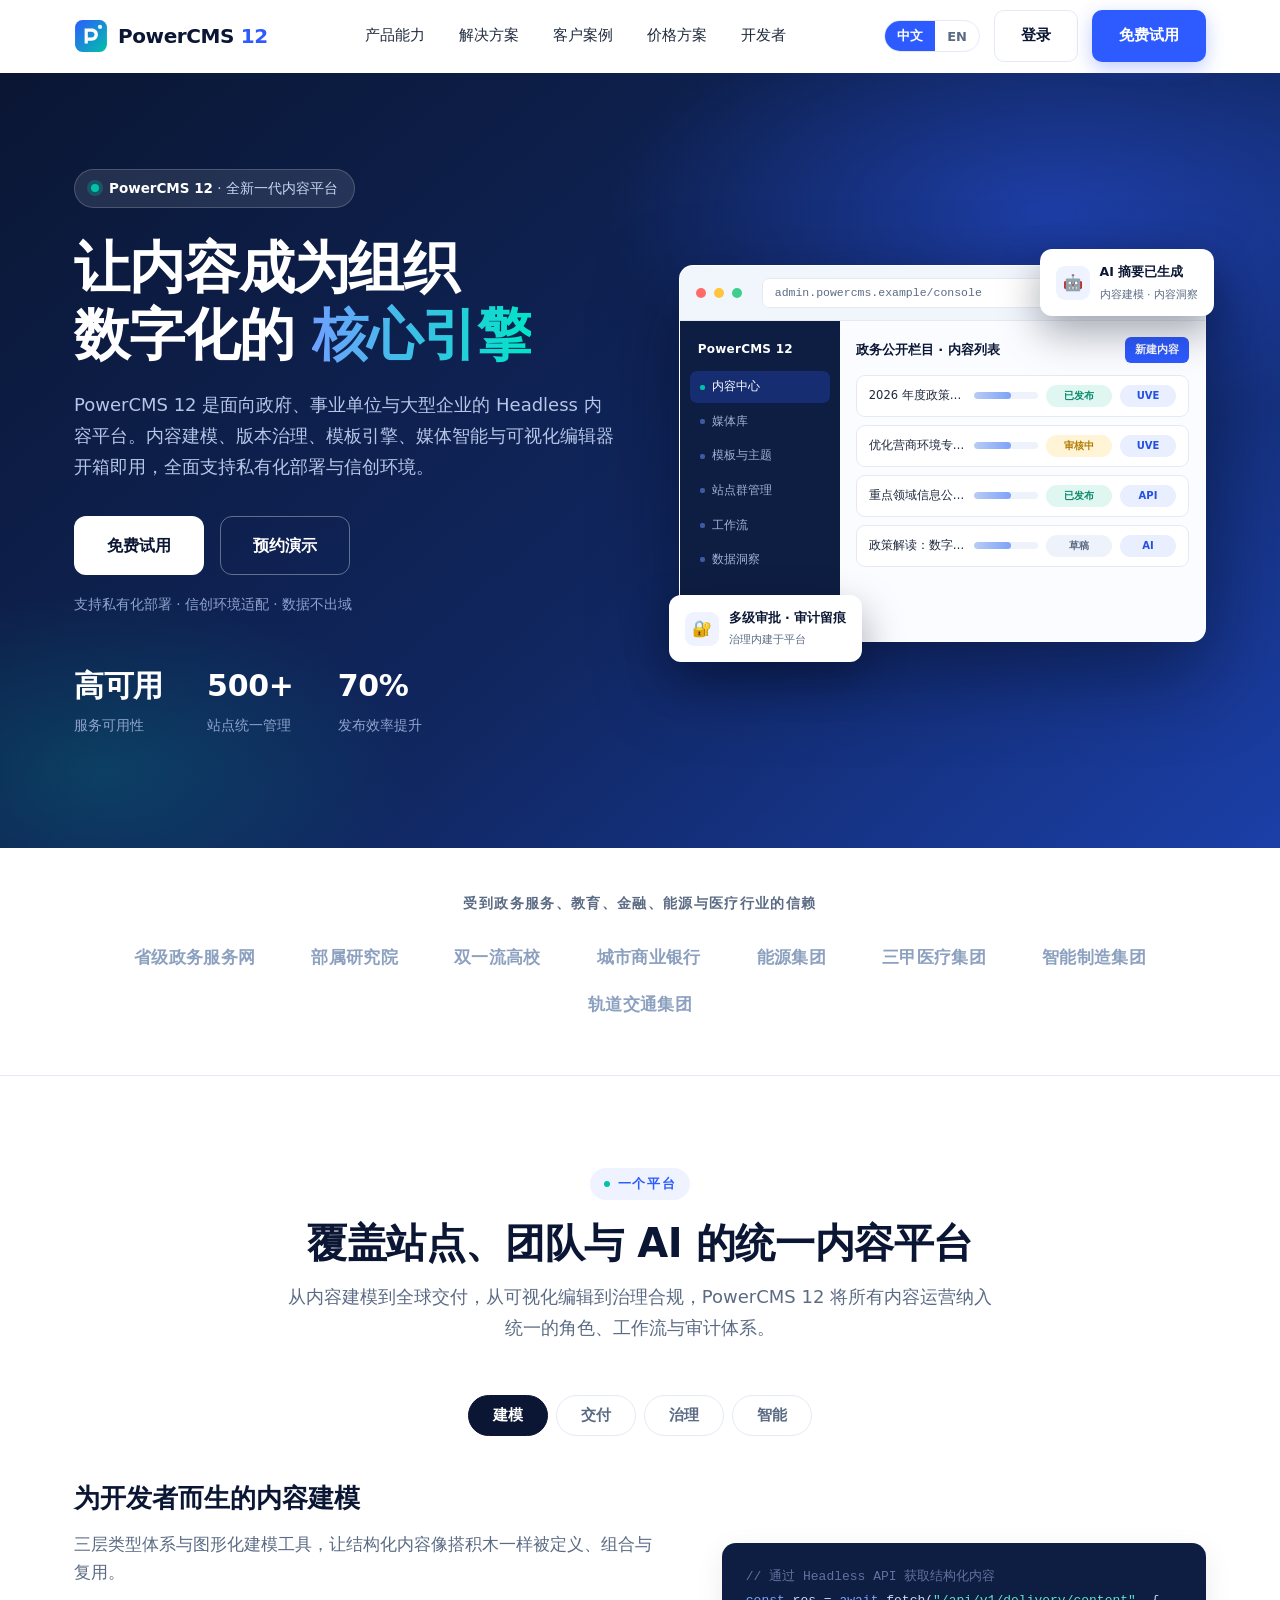
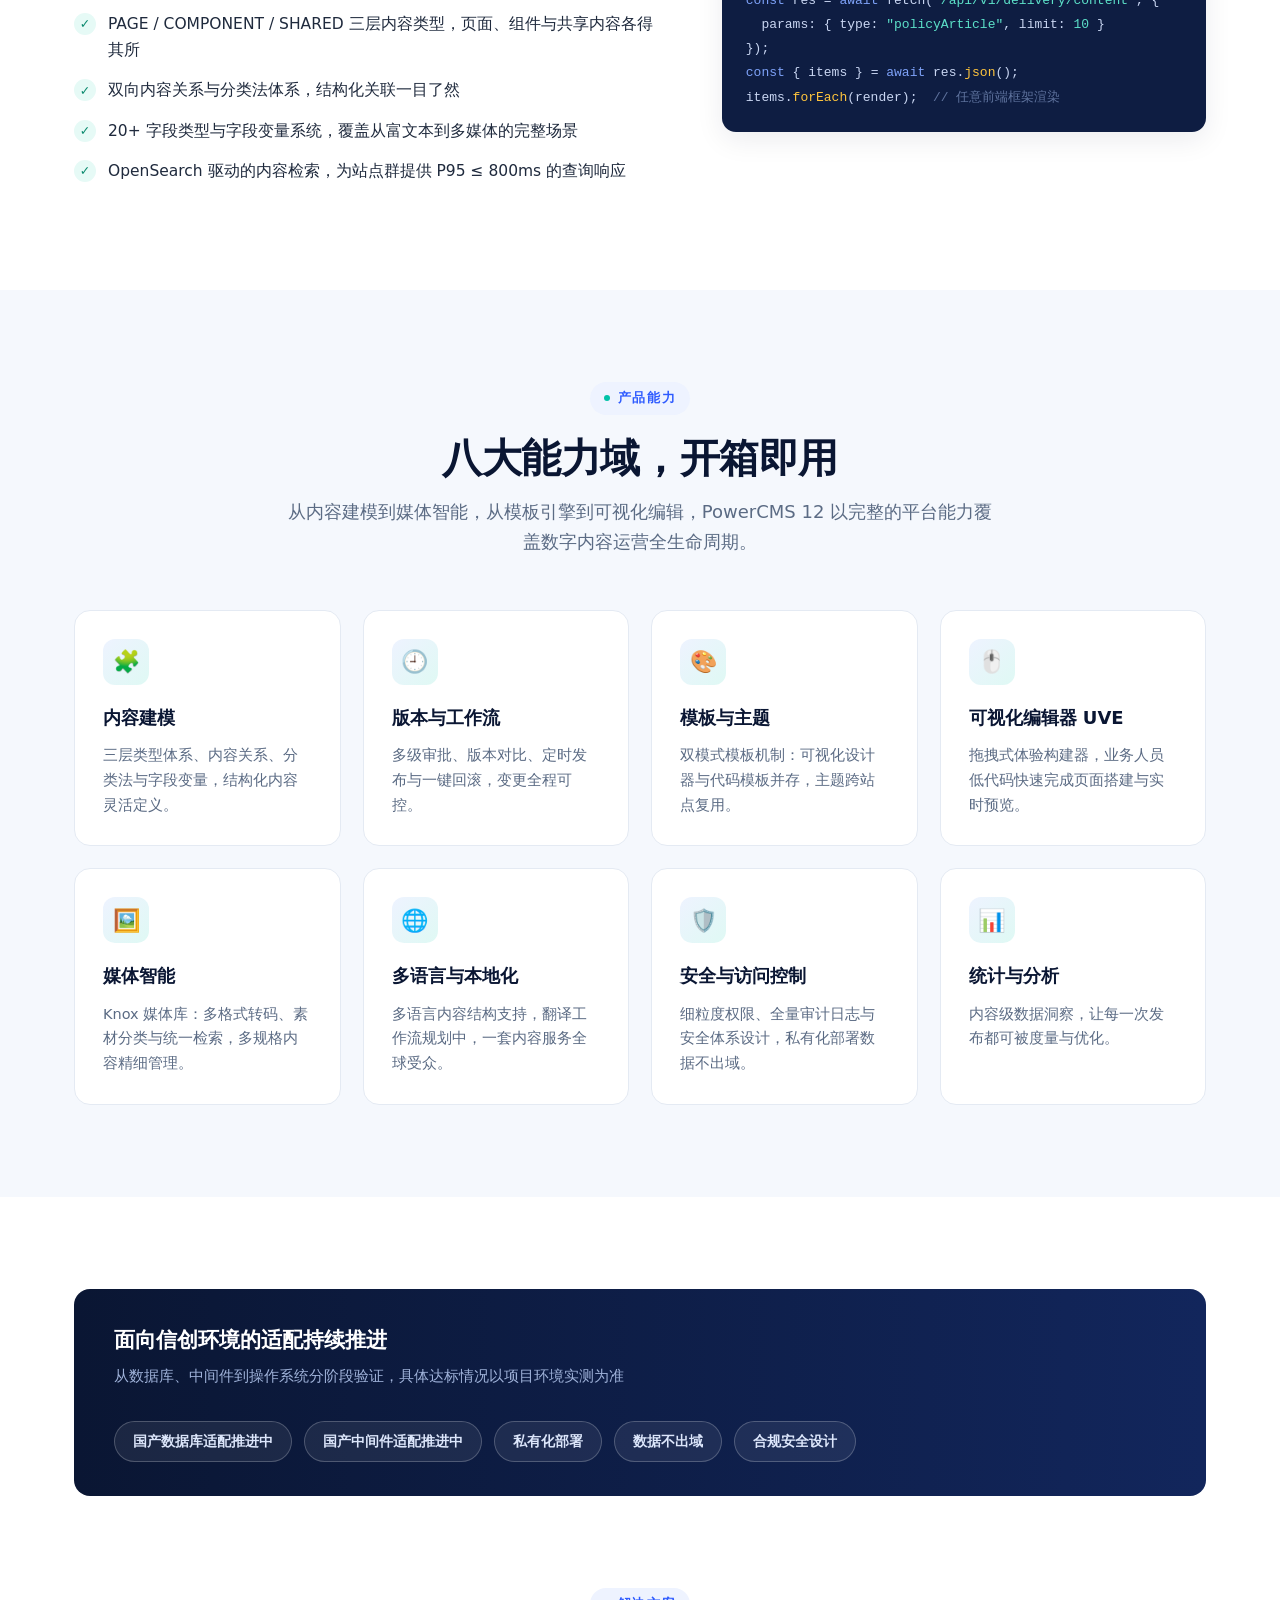
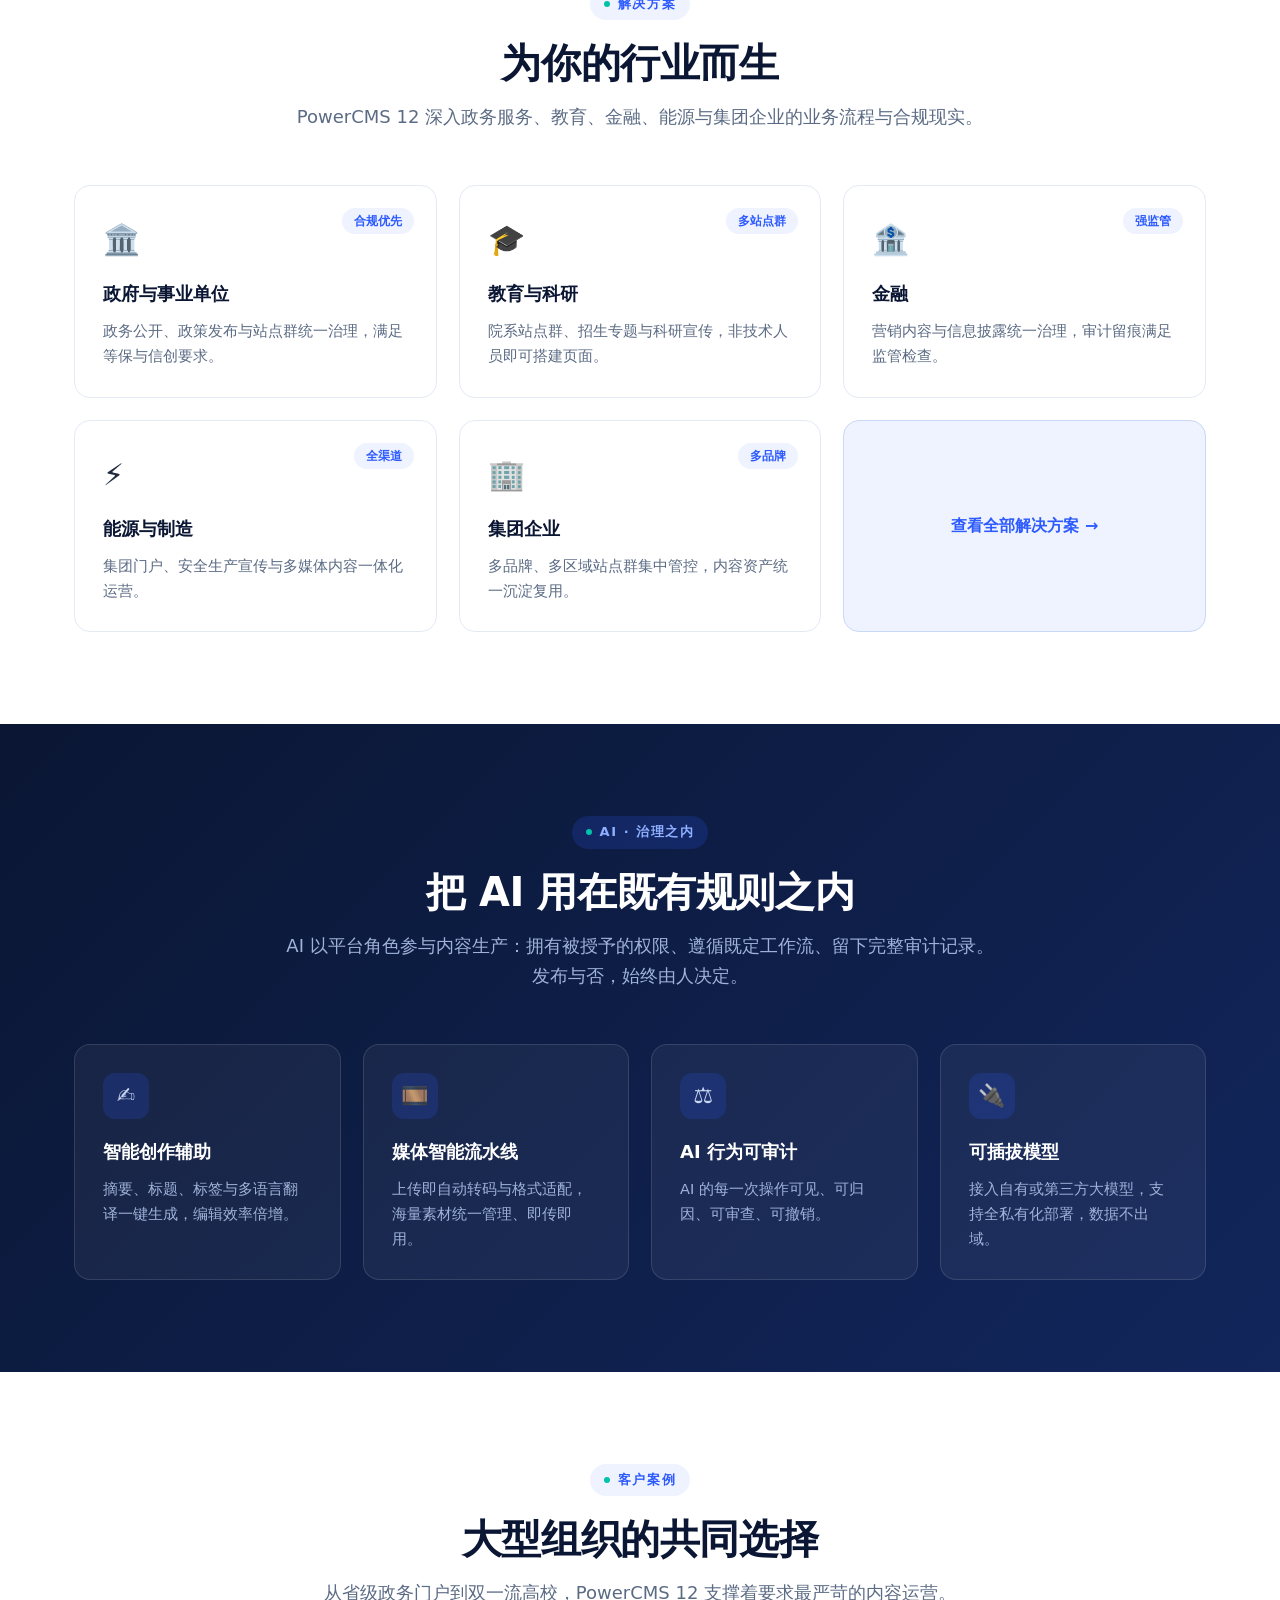
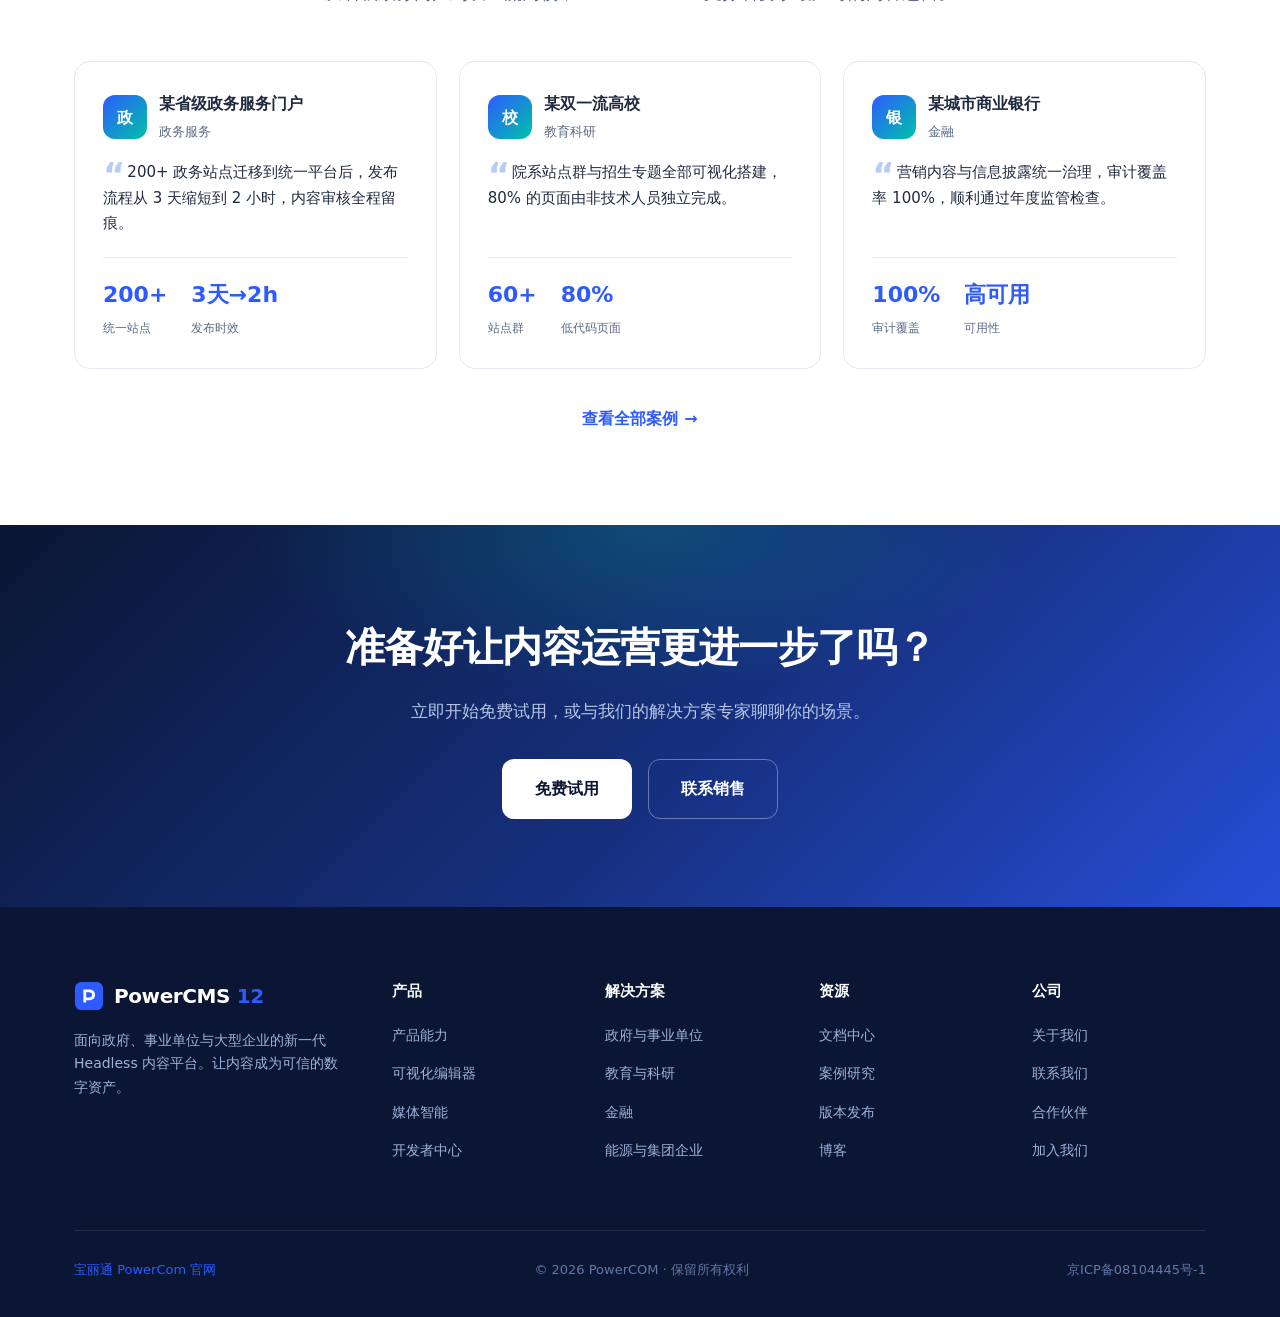
==== index.html @ 9bc29d93 "Add contact, developer, and solutions pages; update i18n and existing pages Co-authored-by: Cursor <" ====
<!DOCTYPE html>
<html lang="zh-CN" data-page-node-id="Z3zCW57FfeIdr6Wz9tpjtq">
<head data-page-node-id="WjNXLZk2TrXkSm9NDhCzuV">
  <meta charset="UTF-8" data-page-node-id="423FnBr1VRAIdDVBE4B3vF">
  <meta name="viewport" content="width=device-width, initial-scale=1.0" data-page-node-id="BAmvBkwfvZGQnsPDZHV0Ll">
  <title>PowerCMS 12 — 面向大型组织的新一代 Headless 内容平台</title>
  <meta name="description" content="PowerCMS 12 是面向政府、事业单位与大型企业的 Headless 内容平台：内容建模、版本治理、模板引擎、媒体智能、可视化编辑器，支持私有化部署与信创环境。" data-page-node-id="FqWoCxioWAnpmRwpm8Pwj5">
  <link rel="icon" type="image/svg+xml" href="assets/favicon.svg" data-page-node-id="GtfBVXceMHrastHqHXdTW0">
  <link rel="stylesheet" href="css/style.css" data-page-node-id="KbmSV0vgxRPyPYLOCqRTsx">
</head>
<body data-page-node-id="ESgAHIvkIpDrCXJwJNt02K">

  <!-- ================= 头部导航 ================= -->
  <header class="header" data-page-node-id="9n3vwceBYKkImLRKy8BBYR">
    <div class="container nav-wrap" data-page-node-id="tN9GM4h2JTBADzNpuPi0jq">
      <a class="brand" href="index.html" data-page-node-id="kBm64wWg0vPMtZdf2hIHkn">
        <svg width="34" height="34" viewBox="0 0 64 64" aria-hidden="true" data-page-node-id="kfcacWvqrowDWmIJx2w6VP">
          <defs data-page-node-id="w4UHQdcuuM6nF8UJBm9lKz"><linearGradient id="lg" x1="0" y1="0" x2="1" y2="1" data-page-node-id="FsVrUADwyl8r29qy3dBCau">
            <stop offset="0" stop-color="#2E5BFF" data-page-node-id="Z16SBh0ld0cdtiwtqBTfk0"/><stop offset="1" stop-color="#00C2A8" data-page-node-id="9vpwlA7lHBZvrdQzG0hSOi"/>
          </linearGradient></defs>
          <rect x="2" y="2" width="60" height="60" rx="14" fill="url(#lg)" data-page-node-id="6D706mhOWtNP8Z0FN0ZTiP"/>
          <path d="M20 46V18h13c7.2 0 12 4.6 12 11.4S40.2 41 33 41h-7v5h-6zm6-11h6.6c3.6 0 6-2.2 6-5.6s-2.4-5.4-6-5.4H26v11z" fill="#fff" data-page-node-id="fYlAi9hgTDp9AlEVzyUsEL"/>
          <circle cx="49" cy="15" r="4" fill="#fff" opacity=".9" data-page-node-id="9y7acA7lxFz5txYpIrenm8"/>
        </svg>
        <span class="brand-name" data-page-node-id="2305ejc1H3ELkQuKnyyeKg">PowerCMS <em data-page-node-id="zvvRjw54YMC8BSNMqo27FQ">12</em></span>
      </a>
      <nav class="nav" data-page-node-id="dRsLMFL4TJROxtX893oJS7">
        <a class="nav-link" data-nav="product" href="product.html" data-i18n="nav.product" data-page-node-id="X4IFkVT5IuqRcQ4VKqVgsS">产品能力</a>
        <a class="nav-link" data-nav="solutions" href="solutions.html" data-i18n="nav.solutions" data-page-node-id="jmyMZCyeoZlNAvfrllw7FQ">解决方案</a>
        <a class="nav-link" data-nav="customers" href="customers.html" data-i18n="nav.customers" data-page-node-id="UCuz54tHK0HDdIrtDgzxU0">客户案例</a>
        <a class="nav-link" data-nav="pricing" href="pricing.html" data-i18n="nav.pricing" data-page-node-id="kEotQNFoD5oagJz4bYGHFp">价格方案</a>
        <a href="developer.html" class="nav-link" data-i18n="nav.developers" data-page-node-id="XiyfzXvh1tZt9dhjpa0HVW">开发者</a>
      </nav>
      <div class="nav-actions" data-page-node-id="jgNkOWWGOOj5m3xJ7qNWlS">
        <div class="lang-toggle" role="group" aria-label="Language" data-page-node-id="HCqm5H9NsRclr1fGydTES8">
          <button type="button" data-lang="zh" class="active" data-page-node-id="yWOy7qchpnyJORfSka6H6E">中文</button>
          <button type="button" data-lang="en" data-page-node-id="VQBYzZhWCFRKokz9sQ9XMn">EN</button>
        </div>
        <a href="contact.html" class="btn btn-ghost" data-i18n="nav.login" data-page-node-id="0DbMGS15rXhywrWRHOMjBr">登录</a>
        <a class="btn btn-primary" href="pricing.html" data-i18n="nav.trial" data-page-node-id="kEiDALeFFMjLesGPtpsscO">免费试用</a>
        <button class="menu-btn" aria-label="菜单" data-page-node-id="xgzkEpn1Sy4mJQ5XYGsF5c">
          <svg width="20" height="20" viewBox="0 0 20 20" fill="none" stroke="#0A1633" stroke-width="2" stroke-linecap="round" data-page-node-id="VwvkBw6Z7eiJUKRPbPwlZ0"><path d="M3 5h14M3 10h14M3 15h14" data-page-node-id="ZBcE4bF5LdRhEL06WIcjl1"/></svg>
        </button>
      </div>
    </div>
    <div class="mobile-nav" data-page-node-id="eQYFwum7Nb4RdBJosWBveO">
      <a href="product.html" data-i18n="nav.product" data-page-node-id="7rpJc89udZgAMrYj7N8qZx">产品能力</a>
      <a href="solutions.html" data-i18n="nav.solutions" data-page-node-id="Ma3f17lNZVQTEBf9mc47Bp">解决方案</a>
      <a href="customers.html" data-i18n="nav.customers" data-page-node-id="jGoAqwk6DbvP31fHmWinQh">客户案例</a>
      <a href="pricing.html" data-i18n="nav.pricing" data-page-node-id="wBWgOXZ5xYXNJdEZi9Z5hc">价格方案</a>
      <a href="developer.html" data-i18n="nav.developers" data-page-node-id="ThccXeKM5TTKYYli9NfQz8">开发者</a>
      <div class="nav-cta-row" data-page-node-id="M5fM1pVXDHwOZZZ9HD4R2s">
        <a href="contact.html" class="btn btn-ghost" data-i18n="nav.login" data-page-node-id="imVMyC2pJizzq5Yc0KrEje">登录</a>
        <a class="btn btn-primary" href="pricing.html" data-i18n="nav.trial" data-page-node-id="tmaKCRBKQ8xQUT9apfrRKs">免费试用</a>
      </div>
    </div>
  </header>

  <!-- ================= Hero ================= -->
  <section class="hero" data-page-node-id="DNQpnq8JPTLQId337sNFBD">
    <div class="container hero-grid" data-page-node-id="1ujV80I1IobrTM2HymTpdq">
      <div data-page-node-id="EW1zGia3kiCs1RrPchaTin">
        <div class="hero-badge" data-page-node-id="DfwAEGwMoDpaj70DEqu6oU"><span class="dot" data-page-node-id="zHTadNRelVrqqwDQEItYyc"></span><span data-i18n="h.hero.badge" data-page-node-id="p3hJF8zVQ6L0JAcx1wl1MB"><b data-page-node-id="rd3eD8AWFc4uRW5bSkzDui">PowerCMS 12</b> · 全新一代内容平台</span></div>
        <h1 data-i18n="h.hero.title" data-page-node-id="TPPGmScMV94W1FxgsVKdr9">让内容成为组织<br data-page-node-id="vrEGTEDkgpyDNfoSI2WeG2">数字化的 <span class="grad" data-page-node-id="Y4ZBeCUFXUeOUsngO0zuD8">核心引擎</span></h1>
        <p class="hero-sub" data-i18n="h.hero.sub" data-page-node-id="c5QoLqZx2nov8vcg8NFJUm">PowerCMS 12 是面向政府、事业单位与大型企业的 Headless 内容平台。内容建模、版本治理、模板引擎、媒体智能与可视化编辑器开箱即用，全面支持私有化部署与信创环境。</p>
        <div class="hero-cta" data-page-node-id="yc044M2njuaWICPER4HcJd">
          <a class="btn btn-light btn-lg" href="pricing.html" data-i18n="h.hero.cta1" data-page-node-id="VWyiVMW6mAZ0KNhHUOq0DN">免费试用</a>
          <a href="contact.html" class="btn btn-outline-light btn-lg" data-i18n="h.hero.cta2" data-page-node-id="Tr5AJE0wpPLlwgvNqu1XiZ">预约演示</a>
        </div>
        <p class="hero-note" data-i18n="h.hero.note" data-page-node-id="Dpmcq0YSYkvvpOKnDV1Pen">支持私有化部署 · 信创环境适配 · 数据不出域</p>
        <div class="hero-stats" data-page-node-id="XXLmT2um5cFhxf5P69QD6F">
          <div class="hero-stat" data-page-node-id="RV5dhUAJcsqcsSBtwG9ZFt"><b data-page-node-id="2luviZsozGNtgbhOxTu2WD">高可用</b><span data-i18n="h.hero.s1" data-page-node-id="CTsrDGrtL2LK8rdAEHLWAd">服务可用性</span></div>
          <div class="hero-stat" data-page-node-id="UavRZ3J7JHGN2O16G5SIKW"><b data-page-node-id="XvXzXMRRO2HlVAcJ38M16W">500+</b><span data-i18n="h.hero.s2" data-page-node-id="5q6KKzsfEC5w8WhIXRGUhv">站点统一管理</span></div>
          <div class="hero-stat" data-page-node-id="STBJIhGmR04FeEufX7M5xb"><b data-page-node-id="GNnCWoUE6yIGRsddJM2BRt">70%</b><span data-i18n="h.hero.s3" data-page-node-id="maqWoG7wQMj2RAsPHJ5Riw">发布效率提升</span></div>
        </div>
      </div>
      <div style="position:relative;" data-page-node-id="kOoKZnEPSCEowWu2RCBYoQ">
        <div class="mockup" data-page-node-id="JfH1YgS42k3N6dD2SC4Jww">
          <div class="mockup-bar" data-page-node-id="Itzq2BBIlvA5VC8Uq4EGBM"><i data-page-node-id="p1Xg2ekKmn2ZEuAKzaxFrc"></i><i data-page-node-id="CPN0C6SfPDpO0DyYO9aryq"></i><i data-page-node-id="gYeBELgRDqWjNiwZYCYvQU"></i><span class="url" data-page-node-id="TaB1scIC7EEAxKof09qPV5">admin.powercms.example/console</span></div>
          <div class="mockup-body" data-page-node-id="ISej3ojbbtPYk3NHER5uZe">
            <div class="mock-side" data-page-node-id="T06GobMwuzyTlZzCXOIYc2">
              <div class="mlogo" data-page-node-id="DVceBEIQfkjjau3ZmYbHbs">PowerCMS 12</div>
              <div class="mitem active" data-i18n="h.mock.side1" data-page-node-id="2LFwEVLPIYwWv74zN4h6HS">内容中心</div>
              <div class="mitem" data-i18n="h.mock.side2" data-page-node-id="KD7oed9Ji37UzEA7YilXj9">媒体库</div>
              <div class="mitem" data-i18n="h.mock.side3" data-page-node-id="gBFAxykrwCkjlHCMdN2zHd">模板与主题</div>
              <div class="mitem" data-i18n="h.mock.side4" data-page-node-id="DJUYYOM7QOsKBIVPOzq2W5">站点群管理</div>
              <div class="mitem" data-i18n="h.mock.side5" data-page-node-id="ji89J8ZBvOcScZOndxCzjJ">工作流</div>
              <div class="mitem" data-i18n="h.mock.side6" data-page-node-id="frPAWOYgCHbYNRKtlSvhHf">数据洞察</div>
            </div>
            <div class="mock-main" data-page-node-id="CY3BS1tfodPxRxkQYVhQUq">
              <div class="mock-head" data-page-node-id="D66DxEgfOCtIeUKqs0ksEP">
                <b data-i18n="h.mock.title" data-page-node-id="cywywyIyPloQ2A8KTDuUsS">政务公开栏目 · 内容列表</b>
                <span class="mock-btn" data-i18n="h.mock.btn" data-page-node-id="JlKsxplGa5vAt5gTjYmDXS">新建内容</span>
              </div>
              <div class="mock-row" data-page-node-id="2poh0smGn6fqKFDGXdN8ma"><span data-i18n="h.mock.row1" data-page-node-id="cuMmD2LvrigJ4C7gkUIxO3">2026 年度政策文件汇编发布</span><span class="mbar" data-page-node-id="vmnNrg3KypYe3eVF3fqcOr"></span><span class="pill ok" data-i18n="h.mock.p1" data-page-node-id="PNwKmM7Cr5rifStPshqp2f">已发布</span><span class="pill info" data-page-node-id="APcyEPlXY3MmcLfqCFO2PL">UVE</span></div>
              <div class="mock-row" data-page-node-id="RHc3FqxhZInOVMa3Y8Eshi"><span data-i18n="h.mock.row2" data-page-node-id="6xiKHUHUxXjfzitrjGfxKy">优化营商环境专题页</span><span class="mbar" data-page-node-id="CIC9O8qFddK6dn8eBczZe7"></span><span class="pill warn" data-i18n="h.mock.p2" data-page-node-id="o1hETu9QN8GLT2A5zz4ZP3">审核中</span><span class="pill info" data-page-node-id="pgLbtiu26nNZX1xxvLwv2h">UVE</span></div>
              <div class="mock-row" data-page-node-id="m9DsNYq4P2hu7oWok1EEFG"><span data-i18n="h.mock.row3" data-page-node-id="gtByjY00IjIBNATElAKpRE">重点领域信息公开目录</span><span class="mbar" data-page-node-id="uObOIDPbFB2KWsG8Q5ONes"></span><span class="pill ok" data-i18n="h.mock.p1" data-page-node-id="LTapzbPFfVIW5FLiKQWvEp">已发布</span><span class="pill info" data-page-node-id="s06sDrziUdfv29YWk3yIya">API</span></div>
              <div class="mock-row" data-page-node-id="BIIjt8VhD2O5lGMxWi1M8R"><span data-i18n="h.mock.row4" data-page-node-id="MQXtbiZtSdH8rWBHzjePEO">政策解读：数字政府建设</span><span class="mbar" data-page-node-id="2qtDRPcX9DnD0NofTN9vd7"></span><span class="pill" style="color:#5B6B84;background:#EDF2FB;" data-i18n="h.mock.p3" data-page-node-id="SqnDKx5pwsIFtzSRtumjpB">草稿</span><span class="pill info" data-page-node-id="pMhz4RWrXukTaj8DzLkyFo">AI</span></div>
            </div>
          </div>
        </div>
        <div class="float-card fc1" data-page-node-id="aRVwtkbzK27Jz6uLnHCkEX">
          <div class="fico" data-page-node-id="7Y7ydfNCYHLGiFp2hFbWRE">🤖</div>
          <div data-page-node-id="WniKKwlvDa67olfBvOzilc"><b data-i18n="h.mock.f1t" data-page-node-id="Hpp9wNVyG3DIXEhgT5p284">AI 摘要已生成</b><span data-i18n="h.mock.f1s" data-page-node-id="ye4TkQO20DWgPETHjFZnpi">内容建模 · 内容洞察</span></div>
        </div>
        <div class="float-card fc2" data-page-node-id="utx1kemekmmUpHb13cfoN3">
          <div class="fico" data-page-node-id="ShU6YdL8CoAjCYu3ff7rDY">🔐</div>
          <div data-page-node-id="VcMVYewzwekVAKbKGlHFN0"><b data-i18n="h.mock.f2t" data-page-node-id="mxHgXdTQlOMFqlIWmH3w0f">多级审批 · 审计留痕</b><span data-i18n="h.mock.f2s" data-page-node-id="pcmUrJIbxAVQxNB1xOnDqg">治理内建于平台</span></div>
        </div>
      </div>
    </div>
  </section>

  <!-- ================= 客户 Logo 墙 ================= -->
  <section class="logo-band" data-page-node-id="s6cKVNdfTAfCOLXFLQIRp5">
    <div class="container" data-page-node-id="iyIZ82y74YnVDegFtcPCGB">
      <p class="cap" data-i18n="h.logos.cap" data-page-node-id="YEFY2NGU828PkE76CDG0X4">受到政务服务、教育、金融、能源与医疗行业的信赖</p>
      <div class="logo-wall" data-page-node-id="xgFIHvu5lf6aoNbn2DdNgg">
        <span data-page-node-id="Ua1KyzUa7qlCeDezYkwkoR">省级政务服务网</span><span data-page-node-id="Y3ciBzCmRadnBYBwKaAIip">部属研究院</span><span data-page-node-id="P3DpeTQ8lUnnvWfrdogjq1">双一流高校</span><span data-page-node-id="zA9vdMlY84KCfhy47wjET3">城市商业银行</span>
        <span data-page-node-id="eJIhV8DWE8XEEYEpPjh7ua">能源集团</span><span data-page-node-id="zBkCPIGmTfBwPGce9SOW6N">三甲医疗集团</span><span data-page-node-id="s2HODR3GkoetQdwo3Lllil">智能制造集团</span><span data-page-node-id="jeCBbcuQMB0Gr1Jvs3tElY">轨道交通集团</span>
      </div>
    </div>
  </section>

  <!-- ================= 平台能力 Tabs ================= -->
  <section class="section" id="platform" data-page-node-id="eGST7xxwhAi5uAHR6wvpwt">
    <div class="container" data-page-node-id="d8jdiWNwJGl2RiEJ1xz2La">
      <div class="section-head center" data-page-node-id="UCFi0Zpaf4VxNoE4IKcIq0">
        <span class="kicker" data-i18n="h.plat.kicker" data-page-node-id="avRlyCjYpGZFugOLstLHDg">一个平台</span>
        <h2 class="section-title" data-i18n="h.plat.title" data-page-node-id="u7s4Dr6Ar5tsgH67Y7WIZe">覆盖站点、团队与 AI 的统一内容平台</h2>
        <p class="section-sub" data-i18n="h.plat.sub" data-page-node-id="7wuEZ9IpzfvkCzbPGoVTTu">从内容建模到全球交付，从可视化编辑到治理合规，PowerCMS 12 将所有内容运营纳入统一的角色、工作流与审计体系。</p>
      </div>
      <div class="tabs" data-tab-group="plat" data-page-node-id="OdjM1nsXC4tB33eGHdJB8K">
        <button class="tab active" data-tab="1" data-i18n="h.plat.tab1" data-page-node-id="zYqVNf6J2RGNmfqV3Lw1z6">建模</button>
        <button class="tab" data-tab="2" data-i18n="h.plat.tab2" data-page-node-id="Y6lmziqSl1NSYR3SR5GQMu">交付</button>
        <button class="tab" data-tab="3" data-i18n="h.plat.tab3" data-page-node-id="W5Fk8B1kJehDXMMdl7oyrM">治理</button>
        <button class="tab" data-tab="4" data-i18n="h.plat.tab4" data-page-node-id="JCDzaZ687k3LCVmEXOT7CV">智能</button>
      </div>

      <div class="tab-panel active" data-panel-group="plat" data-panel="1" data-page-node-id="DjyHduBOuhnAV5XAUrJXB1">
        <div class="tab-grid" data-page-node-id="3y63XFsyh5HYaFgXC1phNb">
          <div data-page-node-id="M6D1NEJTXcSduBI4VEEE2U">
            <h3 data-i18n="h.plat.p1.title" data-page-node-id="31wFJaVSAGE2GwsrFQdB9w">为开发者而生的内容建模</h3>
            <p class="lead" data-i18n="h.plat.p1.lead" data-page-node-id="6JO8SJDE90wrCvtWK6jwK5">三层类型体系与图形化建模工具，让结构化内容像搭积木一样被定义、组合与复用。</p>
            <ul class="check-list" data-page-node-id="H9mRG5Mp6fAMYwVkX4GzZI">
              <li data-i18n="h.plat.p1.li1" data-page-node-id="L8L2sVKKSuu2l2ngd20B6v">PAGE / COMPONENT / SHARED 三层内容类型，页面、组件与共享内容各得其所</li>
              <li data-i18n="h.plat.p1.li2" data-page-node-id="qt3Cly7JmlUI61K6fdojAO">双向内容关系与分类法体系，结构化关联一目了然</li>
              <li data-i18n="h.plat.p1.li3" data-page-node-id="IfMCA3dTyx40QE2v0Wnzqh">20+ 字段类型与字段变量系统，覆盖从富文本到多媒体的完整场景</li>
              <li data-i18n="h.plat.p1.li4" data-page-node-id="EbVU62twaIXvVfMeYrq2SQ">OpenSearch 驱动的内容检索，为站点群提供 P95 ≤ 800ms 的查询响应</li>
            </ul>
          </div>
          <div class="code-panel" data-page-node-id="RIFCEleOyWXiDmhOn6tZou"><span class="c-com" data-page-node-id="cquNjTo2AKo3S6bFxb4iFm">// 通过 Headless API 获取结构化内容</span>
<span class="c-key" data-page-node-id="Ic25d7dBgY8eYDhvbDjCX0">const</span> res = <span class="c-key" data-page-node-id="mO8CizuhPxupIWyA1DsSJI">await</span> fetch(<span class="c-str" data-page-node-id="tSbjdCoA8UqKzd6lYWyl7k">"/api/v1/delivery/content"</span>, {
  params: { type: <span class="c-str" data-page-node-id="WN08SqaDbBN0yUQz4g1jQD">"policyArticle"</span>, limit: <span class="c-str" data-page-node-id="fF4jLGyfhkLUZtNnoNpvPA">10</span> }
});
<span class="c-key" data-page-node-id="Cs3g3eX3mTQzqLEYRejf7c">const</span> { items } = <span class="c-key" data-page-node-id="uqen16aECWjDtMjLgYu12W">await</span> res.<span class="c-fn" data-page-node-id="HOXCgHveDfNNibZVSGbNme">json</span>();
items.<span class="c-fn" data-page-node-id="EvnZkEF14Mbb3MV3C4DD3v">forEach</span>(render);  <span class="c-com" data-page-node-id="aMPBhzVMLbqyLXOM9kbyLI">// 任意前端框架渲染</span></div>
        </div>
      </div>

      <div class="tab-panel" data-panel-group="plat" data-panel="2" data-page-node-id="LuMyVpAMWtDQEl7jbSVED1">
        <div class="tab-grid" data-page-node-id="5TzUrIu4gkrtWzGLQILO7S">
          <div data-page-node-id="hKwtIVWA2BnLwq1aBTvS7E">
            <h3 data-i18n="h.plat.p2.title" data-page-node-id="gpu9A1xVDSkAu3JJvPFEHT">一次创作，多端交付</h3>
            <p class="lead" data-i18n="h.plat.p2.lead" data-page-node-id="gLaf24WN741mURAajsXz8u">Headless API 与服务端渲染双模式并存——门户站点、小程序、App 与大屏，一个内容源全部覆盖。</p>
            <ul class="check-list" data-page-node-id="1ejDyoBOcNejW9CAUg10mt">
              <li data-i18n="h.plat.p2.li1" data-page-node-id="dOEEfOHKCqrFwB4QAaD8rI">RESTful 交付 API，任意框架、任意渠道按需取数</li>
              <li data-i18n="h.plat.p2.li2" data-page-node-id="8NwrMG7zUxihE8PCVTTEEU">FreeMarker 服务端渲染与模板机制，传统站点平滑迁移</li>
              <li data-i18n="h.plat.p2.li3" data-page-node-id="EQhFfCwP98DBVA4zmt2XJF">静态化与缓存预热，支撑高并发访问场景</li>
              <li data-i18n="h.plat.p2.li4" data-page-node-id="QUxi3MNzeV9O1zn7k6Mh0s">多站点、多环境、多域名体系，一站管理全局</li>
            </ul>
          </div>
          <div class="flow-panel" data-page-node-id="vHQTHhq8gRsR2Z7TJuoL8N">
            <div class="v-title" data-i18n="h.plat.p2.flow" data-page-node-id="hqoP8L3gQEvP0mytmwgWGS">发布流水线</div>
            <div class="flow-step" data-page-node-id="qdL4zFpBLVOz4nDp0TB6E3"><div class="no" data-page-node-id="YJPKsGF0chQ430sSYCRo4z">1</div><div data-page-node-id="jChak9hK2fcGsJbmA4Zl0Y"><b data-i18n="h.plat.p2.s1t" data-page-node-id="vi4lfdUxsESd9FlQr3fUDR">创作</b><span data-i18n="h.plat.p2.s1d" data-page-node-id="kQeeO86DSnWWI5mtkTUXch">可视化编辑器 UVE 中所见即所得</span></div></div>
            <div class="flow-line" data-page-node-id="8fWiK488tpzpOxHS5FZYXP"></div>
            <div class="flow-step" data-page-node-id="IG7R5fiPYczOgRpJcw36Hz"><div class="no" data-page-node-id="6TkRgjQM7iP1h4TkFyYyPt">2</div><div data-page-node-id="Oz2zvoVoyEzNJOkeFNjjWG"><b data-i18n="h.plat.p2.s2t" data-page-node-id="sXN4szBmvXIlHrzLrdHGAb">审核</b><span data-i18n="h.plat.p2.s2d" data-page-node-id="NNsLLJEwPfb3C4T7M1xcAW">多级工作流，逐级留痕</span></div></div>
            <div class="flow-line" data-page-node-id="MAgaY6y39xRiRHKbd8aSnw"></div>
            <div class="flow-step" data-page-node-id="gm1XVJtZH3DN4ey09bFRGb"><div class="no" data-page-node-id="t11I2WJntwHeRrbA8uhfq6">3</div><div data-page-node-id="wbHvsaAXPEcCsk1OzrHHfw"><b data-i18n="h.plat.p2.s3t" data-page-node-id="2Djlv7e4RHIhHAHFUNeEpD">发布</b><span data-i18n="h.plat.p2.s3d" data-page-node-id="XnfEvIiKC0LnPpjxQPPHdV">灰度发布与即时回滚</span></div></div>
            <div class="flow-line" data-page-node-id="vNyChsDXnj8y9CV8DXVhAM"></div>
            <div class="flow-step" data-page-node-id="LJgsSi79S7c3PbJGwL4wvg"><div class="no" data-page-node-id="cCdphkLIPN7Y2eDOPpWYTA">4</div><div data-page-node-id="iE6wEfdWpCbhoFWOfC2EWG"><b data-i18n="h.plat.p2.s4t" data-page-node-id="ThBrNvD8D9tdCuN1KId75p">分发</b><span data-i18n="h.plat.p2.s4d" data-page-node-id="AHWBPpLxp0yFot3YgQIaWT">Web / 小程序 / App / 大屏</span></div></div>
          </div>
        </div>
      </div>

      <div class="tab-panel" data-panel-group="plat" data-panel="3" data-page-node-id="ZuUUnN26AEHxlHYC8upiTn">
        <div class="tab-grid" data-page-node-id="yjad1gApQV2xdHRNdqt5eg">
          <div data-page-node-id="U3KAxAn2rk1LMQk50eUR0l">
            <h3 data-i18n="h.plat.p3.title" data-page-node-id="YebUxbGxAucL15dq4baHA3">治理内建于平台架构</h3>
            <p class="lead" data-i18n="h.plat.p3.lead" data-page-node-id="Ahq6aNgtuOi2ElXRKyBuzv">对合规优先的组织而言，治理不是插件，而是地基。每一次变更都可追溯、可审批、可回滚。</p>
            <ul class="check-list" data-page-node-id="q3ejicuBoYKAaL8xkTH0bL">
              <li data-i18n="h.plat.p3.li1" data-page-node-id="kd73PrcjX798S4hpe8l6te">多级审批工作流，匹配组织发布制度</li>
              <li data-i18n="h.plat.p3.li2" data-page-node-id="bGYj1vESZLsqlwb0nLvKT5">细粒度角色权限与分级授权，权限体系可追溯</li>
              <li data-i18n="h.plat.p3.li3" data-page-node-id="WEmnuqJTRlJyi7OQCzz885">完整审计日志：谁、在何时、改了什么</li>
              <li data-i18n="h.plat.p3.li4" data-page-node-id="U18u6LfCbDCSItGEDdQ78O">开发 / 测试 / 生产环境隔离，变更全流程可回滚</li>
            </ul>
          </div>
          <div class="v-panel" data-page-node-id="tcT8p66hq2KFSi6KbBCXDF">
            <div class="v-title" data-i18n="h.plat.p3.perm" data-page-node-id="7AwHkr9E4k9pmUbMqPbv9N">角色权限矩阵（示例）</div>
            <div class="perm-grid" data-page-node-id="tP3kPmGAsEUf1AGdv8hyFb">
              <div class="perm-card" data-page-node-id="H1SonF0J1j1Ouz9BthT1Tt"><b data-i18n="h.plat.p3.r1" data-page-node-id="zIY6u9bouY06Ahq8DHvEq7">内容编辑</b><div class="perm-dots" data-page-node-id="kBsZ29C2HCbMG5AfXhcWAH"><i class="on" data-page-node-id="H4CQEZzV6HKqGILfXva334"></i><i class="on" data-page-node-id="rsOkUzeUWcKSp9wIYihotJ"></i><i data-page-node-id="J9C5hmLYJFjbc56Qm7smBH"></i><i data-page-node-id="OCGN04V1NNBDjtyIU3QWrL"></i></div></div>
              <div class="perm-card" data-page-node-id="KTwf9tK6NwfWxb47ISnE0z"><b data-i18n="h.plat.p3.r2" data-page-node-id="7RMQIA7W2FXV1fVTDOdBuY">审核员</b><div class="perm-dots" data-page-node-id="jeSj1StOvQrBbluJbrHUPI"><i class="on" data-page-node-id="mjZIYvZ8AYkG2ZtUzBBFug"></i><i class="on" data-page-node-id="zCVpzruqD1MMhXsSb3j9Tx"></i><i class="on" data-page-node-id="HCf0KHroPSE0YR6rrXyCoE"></i><i data-page-node-id="DIRBKe1wYBLwDQSsyducCW"></i></div></div>
              <div class="perm-card" data-page-node-id="v7L05ngfNJs8QTY4U6pdQo"><b data-i18n="h.plat.p3.r3" data-page-node-id="NVyM0EiiHGQfkae2CR4MJe">系统管理员</b><div class="perm-dots" data-page-node-id="Ch4kn1IDtzADibGlG5VLV9"><i class="on" data-page-node-id="x63vEGdC7LlqO9bqtFf4MS"></i><i class="on" data-page-node-id="Fbv1D3af4OQP6jXP5hjxiC"></i><i class="on" data-page-node-id="BJC1NuRNRCi1DcBHj005ql"></i><i class="on" data-page-node-id="7S1eni1FdltKmmQc3UB8NY"></i></div></div>
            </div>
            <p style="font-size:12px;color:var(--muted);margin-top:14px;" data-i18n="h.plat.p3.note" data-page-node-id="dWOuWBvJrnsl3FBMqtwdcF">查看 / 编辑 / 审核 / 发布 权限可细化到站点、栏目与单篇内容</p>
          </div>
        </div>
      </div>

      <div class="tab-panel" data-panel-group="plat" data-panel="4" data-page-node-id="Kc8qGCZ9vA0GPqN5Ns4C48">
        <div class="tab-grid" data-page-node-id="nnIZyYBvbxq7la9ur13hM4">
          <div data-page-node-id="tCvFQlEZeqdR2NYdBWvBnM">
            <h3 data-i18n="h.plat.p4.title" data-page-node-id="1ZwllmmpO26mkE9t5rNqEw">让 AI 在规则之内工作</h3>
            <p class="lead" data-i18n="h.plat.p4.lead" data-page-node-id="iYmz4coNIEadJ2yMNzsSRl">AI 以平台角色的身份参与内容生产，但发布与否始终由人来决定——每一步操作可审计、可追溯、可撤销。</p>
            <ul class="check-list" data-page-node-id="R4vkl7LuuSEDlHYJTjcdnh">
              <li data-i18n="h.plat.p4.li1" data-page-node-id="tqayGvinqRa50I7gH8Kjfh">AI 辅助创作：摘要、标题、标签与翻译一键生成</li>
              <li data-i18n="h.plat.p4.li2" data-page-node-id="OWEfuEeP7aIgzEsgHFrldH">媒体处理流水线：上传转码、多规格输出与统一素材管理</li>
              <li data-i18n="h.plat.p4.li3" data-page-node-id="Hb3T1tmdcBWGEFMyUCjZDT">内容洞察：访问、互动与转化数据驱动内容优化</li>
              <li data-i18n="h.plat.p4.li4" data-page-node-id="1Y1Ngmn4wHYt1bBRCk8o76">可插拔多模型接入，支持私有化部署大模型</li>
            </ul>
          </div>
          <div class="v-panel" data-page-node-id="lm6JJrezjEDKRrDIquk7KV">
            <div class="v-title" data-i18n="h.plat.p4.chart" data-page-node-id="K8fAJ4IjCCpip6fjsGMDQn">内容互动趋势（示例）</div>
            <div class="chart-bars" data-page-node-id="0ri6bpiluE2MC99f8yQIIG">
              <div class="bar" style="height:42%" data-page-node-id="xqFqP2pt2myu83PIf3BgpJ"><span data-page-node-id="mkEGxQLV775SLsTV4PAYGg">12%</span></div>
              <div class="bar" style="height:58%" data-page-node-id="deF9FU19glgUTZH9doaRKu"><span data-page-node-id="y6wgihD4t5Ux6Ufgtgfi3p">19%</span></div>
              <div class="bar hot" style="height:88%" data-page-node-id="2fPX6LZtHZjzQby0wb7AFA"><span data-page-node-id="uzAEdUcrKRfQdvpi1at7vd">34%</span></div>
              <div class="bar" style="height:70%" data-page-node-id="pTmfMl0Ek2UdcD0FmUB5Ef"><span data-page-node-id="LhvCc3ddhhrjKTHRpsPuZy">26%</span></div>
              <div class="bar" style="height:46%" data-page-node-id="NmHsDxJDgPaqmfEEO1pJ6j"><span data-page-node-id="D50yhW9NGekuBqLgredGro">9%</span></div>
            </div>
            <div class="chart-x" data-page-node-id="Dck8tcQd7bcyRxmhy1bjsj"><span data-page-node-id="UebZjbySfP3kq1oV92EQ8P">Q1</span><span data-page-node-id="UA7ARcCIE98h0LQDDt0Awn">Q2</span><span data-page-node-id="KKTNCx0YfnBL4KBhWoRDmT">Q3</span><span data-page-node-id="AVOX1EIabLvHJrMUXv80ED">Q4</span><span data-page-node-id="AfyGGgAcrPo27VoNiUlCn4">次年Q1</span></div>
          </div>
        </div>
      </div>
    </div>
  </section>

  <!-- ================= 八大功能卡片 ================= -->
  <section class="section section-soft" data-page-node-id="aoDWLyVQFvSb8aekF1GM7H">
    <div class="container" data-page-node-id="MgpTy0HQP7yMQIS8dqqEdO">
      <div class="section-head center" data-page-node-id="8lB4FeICZQ47CwCTqDtHcC">
        <span class="kicker" data-i18n="h.caps.kicker" data-page-node-id="PXKdIJNb2JTa9i5BwFHdpm">产品能力</span>
        <h2 class="section-title" data-i18n="h.caps.title" data-page-node-id="OMbF0kU52cOyNwLGXeS521">八大能力域，开箱即用</h2>
        <p class="section-sub" data-i18n="h.caps.sub" data-page-node-id="xfFGI87zwDXxNdAmrZdI20">从内容建模到媒体智能，从模板引擎到可视化编辑，PowerCMS 12 以完整的平台能力覆盖数字内容运营全生命周期。</p>
      </div>
      <div class="grid grid-4" data-page-node-id="iahmjgrjayboCUneDG4Cml">
        <div class="card reveal" data-page-node-id="Tekgg3pWYj4ZmnNeA8eCpt"><div class="icon-tile" data-page-node-id="VoCx4pDzShdNfr9trg0UC6">🧩</div><h3 data-i18n="h.cap.1t" data-page-node-id="TiwUiTzN3I7h6xwdru0Ton">内容建模</h3><p data-i18n="h.cap.1d" data-page-node-id="NBcaWI6JQrAOmIAWWhpDGO">三层类型体系、内容关系、分类法与字段变量，结构化内容灵活定义。</p></div>
        <div class="card reveal" data-page-node-id="7HENeGSGoKLjWKhiNg8LC7"><div class="icon-tile" data-page-node-id="Ad2wno4c6wJk9dc7S7z9CV">🕘</div><h3 data-i18n="h.cap.2t" data-page-node-id="LrpglIItsEK3VsELiPmpDX">版本与工作流</h3><p data-i18n="h.cap.2d" data-page-node-id="DFYkCCFtMZbVT07PcAslt6">多级审批、版本对比、定时发布与一键回滚，变更全程可控。</p></div>
        <div class="card reveal" data-page-node-id="YBmxEf3GI2CIb92FLrlVEk"><div class="icon-tile" data-page-node-id="MUMEiIWxz3N6Xr75zRFe0H">🎨</div><h3 data-i18n="h.cap.3t" data-page-node-id="nZpnl7d62BpkMAvohVGxgx">模板与主题</h3><p data-i18n="h.cap.3d" data-page-node-id="qKbGsdSZND7oh9nlW3lzDD">双模式模板机制：可视化设计器与代码模板并存，主题跨站点复用。</p></div>
        <div class="card reveal" data-page-node-id="NOK0FBMZCTVfkCFXR6gDPy"><div class="icon-tile" data-page-node-id="Bh3hsPE4xwxp5ONTmFJF57">🖱️</div><h3 data-i18n="h.cap.4t" data-page-node-id="XENn7Ew0l1V5jqYBX5d2yL">可视化编辑器 UVE</h3><p data-i18n="h.cap.4d" data-page-node-id="gOU31mCIQpe1gIqJdAwwzr">拖拽式体验构建器，业务人员低代码快速完成页面搭建与实时预览。</p></div>
        <div class="card reveal" data-page-node-id="UASLaT9BbdED2OqhyDwA7e"><div class="icon-tile" data-page-node-id="S7hWdWJ883Ysl5vfXsojfh">🖼️</div><h3 data-i18n="h.cap.5t" data-page-node-id="FWolmXVu0teXeTnSAJRxyM">媒体智能</h3><p data-i18n="h.cap.5d" data-page-node-id="m6Seo7YxffDIHBz0qeYAj5">Knox 媒体库：多格式转码、素材分类与统一检索，多规格内容精细管理。</p></div>
        <div class="card reveal" data-page-node-id="XpsIEfqXVDaPIiFUHjsFkb"><div class="icon-tile" data-page-node-id="5ljTlwOwOwY2JJLoXFyHSB">🌐</div><h3 data-i18n="h.cap.6t" data-page-node-id="q4SDGujJLIU1RVCgcROMJK">多语言与本地化</h3><p data-i18n="h.cap.6d" data-page-node-id="JVbTF5uD1gSy6sxBAgEa5g">多语言内容结构支持，翻译工作流规划中，一套内容服务全球受众。</p></div>
        <div class="card reveal" data-page-node-id="EiWBNGpKVtPqpr0IDgtFBC"><div class="icon-tile" data-page-node-id="1o9AW3IarmSWck2zdEBP9L">🛡️</div><h3 data-i18n="h.cap.7t" data-page-node-id="sMQDpexfKDXajvUKiC2cID">安全与访问控制</h3><p data-i18n="h.cap.7d" data-page-node-id="NRSQgXXHAJ639wbLKQhsDE">细粒度权限、全量审计日志与安全体系设计，私有化部署数据不出域。</p></div>
        <div class="card reveal" data-page-node-id="WE7vYZOp0IrODNxD9lJift"><div class="icon-tile" data-page-node-id="WQoMGcPEDlpzGbLwl5IaFa">📊</div><h3 data-i18n="h.cap.8t" data-page-node-id="cjuybnSGfJEAXVotqKs2ix">统计与分析</h3><p data-i18n="h.cap.8d" data-page-node-id="fwMAGMsw2sLLeE79l6xhNI">内容级数据洞察，让每一次发布都可被度量与优化。</p></div>
      </div>
    </div>
  </section>

  <!-- ================= 信创适配条 ================= -->
  <section class="section" style="padding-bottom:0;" data-page-node-id="IAbEaXn1vO4dyDqAHM2uEy">
    <div class="container" data-page-node-id="3iR7H4XX2ZVwhZ7CUeWpNF">
      <div class="xc-band reveal" data-page-node-id="cyyYVb6ikWQUjAr6p3fOBr">
        <div data-page-node-id="GExJHOmuNcxw1fuDkZgZyx">
          <h3 data-i18n="h.xc.title" data-page-node-id="AKMqFEitw9BHNZfVNi5BBp">面向信创环境的适配持续推进</h3>
          <p data-i18n="h.xc.sub" data-page-node-id="mPvu05712k0oLOn2NigEZ2">从数据库、中间件到操作系统分阶段验证，具体达标情况以项目环境实测为准</p>
        </div>
        <div class="xc-badges" data-page-node-id="n9wWcGN38oC4vCITL7uMCy">
          <span class="xc-badge" data-i18n="h.xc.b1" data-page-node-id="uwuiKnZAkfgJKvSjQQt5eE">国产数据库适配推进中</span>
          <span class="xc-badge" data-i18n="h.xc.b2" data-page-node-id="aav2hLEHU0VySwGBGHST9J">国产中间件适配推进中</span>
          <span class="xc-badge" data-i18n="h.xc.b3" data-page-node-id="NThHB0HCckLp95gFLZIpYN">私有化部署</span>
          <span class="xc-badge" data-i18n="h.xc.b4" data-page-node-id="XVELD5qzTASLYRSLnmGEDA">数据不出域</span>
          <span class="xc-badge" data-i18n="h.xc.b5" data-page-node-id="k3Pe3xPckJR5FomO9os0Le">合规安全设计</span>
        </div>
      </div>
    </div>
  </section>

  <!-- ================= 解决方案预览 ================= -->
  <section class="section" data-page-node-id="iGzWgNnAVcuzRAVCl3EXUl">
    <div class="container" data-page-node-id="0slALelUxF7eiJOGKdtpqP">
      <div class="section-head center" data-page-node-id="WJF1Bo003K0B64DIsskwdY">
        <span class="kicker" data-i18n="h.sol.kicker" data-page-node-id="0LJg3VuCugNqQXCq0of852">解决方案</span>
        <h2 class="section-title" data-i18n="h.sol.title" data-page-node-id="Fx6KhKWjYSYLFOPKSXNVDs">为你的行业而生</h2>
        <p class="section-sub" data-i18n="h.sol.sub" data-page-node-id="V65ej7fFA6bK0yWOyN0CVu">PowerCMS 12 深入政务服务、教育、金融、能源与集团企业的业务流程与合规现实。</p>
      </div>
      <div class="grid grid-3" data-page-node-id="9VOYB27dUOlcP4PA56Innq">
        <a class="card ind-card reveal" href="solutions.html" data-page-node-id="4Xy8XChiGzbhfu1Ed3xVBZ">
          <div class="tag" data-i18n="h.sol.c1tag" data-page-node-id="tU9NwAmq0SYPUh6o8zXco9">合规优先</div>
          <div class="ind-ico" data-page-node-id="DcdRAOt2yazFiasoS7HpxI">🏛️</div>
          <h3 data-i18n="h.sol.c1t" data-page-node-id="oiCE8bRH8sAys2f8wiTlZ3">政府与事业单位</h3>
          <p data-i18n="h.sol.c1d" data-page-node-id="6O2KyJSICmjpEyoTNKvmfu">政务公开、政策发布与站点群统一治理，满足等保与信创要求。</p>
        </a>
        <a class="card ind-card reveal" href="solutions.html" data-page-node-id="jHLnNcxaLyCwW89abmD58q">
          <div class="tag" data-i18n="h.sol.c2tag" data-page-node-id="H4V6xqLstz6M27eV9ivjzQ">多站点群</div>
          <div class="ind-ico" data-page-node-id="V6tiHGIuutrPYw4vGl2FOH">🎓</div>
          <h3 data-i18n="h.sol.c2t" data-page-node-id="y1Hz5DQ0g7WrvQJFL5YsWb">教育与科研</h3>
          <p data-i18n="h.sol.c2d" data-page-node-id="CUw3gF0kU1XKc6KpmgHbX8">院系站点群、招生专题与科研宣传，非技术人员即可搭建页面。</p>
        </a>
        <a class="card ind-card reveal" href="solutions.html" data-page-node-id="AIu6XAYIIjy3aNaO77mkh5">
          <div class="tag" data-i18n="h.sol.c3tag" data-page-node-id="llA9CJy1PQEldZ3jQbhKCJ">强监管</div>
          <div class="ind-ico" data-page-node-id="4B7pLMaNEN0ZP2Gi3RDtmC">🏦</div>
          <h3 data-i18n="h.sol.c3t" data-page-node-id="LR1ku4iH5vhI0u3C81Lgu3">金融</h3>
          <p data-i18n="h.sol.c3d" data-page-node-id="79AH6ZHOoDSTtJ5dAh7bB1">营销内容与信息披露统一治理，审计留痕满足监管检查。</p>
        </a>
        <a class="card ind-card reveal" href="solutions.html" data-page-node-id="RTGBiEElK5v0eYHKPoAlOa">
          <div class="tag" data-i18n="h.sol.c4tag" data-page-node-id="ZsmFRkM8MDBdVjZVRmluNS">全渠道</div>
          <div class="ind-ico" data-page-node-id="uXT4QP6LzgEiOifjAYhPgk">⚡</div>
          <h3 data-i18n="h.sol.c4t" data-page-node-id="oT5LsElBzY1EIgvfTGpzBP">能源与制造</h3>
          <p data-i18n="h.sol.c4d" data-page-node-id="B5qQpyY5DGigot3gqCF1la">集团门户、安全生产宣传与多媒体内容一体化运营。</p>
        </a>
        <a class="card ind-card reveal" href="solutions.html" data-page-node-id="SbMMIEDb6xxv9xv3Fy2sLV">
          <div class="tag" data-i18n="h.sol.c5tag" data-page-node-id="z2Skv72HGYwslrTBzw0RgK">多品牌</div>
          <div class="ind-ico" data-page-node-id="sAlEb5seV08OODNUqjNTx2">🏢</div>
          <h3 data-i18n="h.sol.c5t" data-page-node-id="5PE9tbOKglSHij7TdtZLxt">集团企业</h3>
          <p data-i18n="h.sol.c5d" data-page-node-id="HA1nptBTHlz5WGpkvzLOa3">多品牌、多区域站点群集中管控，内容资产统一沉淀复用。</p>
        </a>
        <a class="card ind-card reveal" href="solutions.html" style="display:flex;align-items:center;justify-content:center;background:var(--primary-050);border-color:#C9D8F5;" data-page-node-id="8kZLf9jEqSxjFhuzqqfNIH">
          <span class="link-arrow" style="font-size:16px;" data-i18n="h.sol.all" data-page-node-id="y6h2Isf1xCVkmUso6zlnvH">查看全部解决方案</span>
        </a>
      </div>
    </div>
  </section>

  <!-- ================= AI 治理 ================= -->
  <section class="section section-dark" data-page-node-id="qoQTHP9z8B4p9UFdCuDDHX">
    <div class="container" data-page-node-id="BuBuoMOsoIwGyw1ZqNxPT5">
      <div class="section-head center" data-page-node-id="tMsndFHDDczYCHg4jfBbpc">
        <span class="kicker" data-i18n="h.ai.kicker" data-page-node-id="Kv6Adaqzd6X7gKQ0Em30r0">AI · 治理之内</span>
        <h2 class="section-title" data-i18n="h.ai.title" data-page-node-id="EoZKsC9jUHGmcySpXxpjcV">把 AI 用在既有规则之内</h2>
        <p class="section-sub" data-i18n="h.ai.sub" data-page-node-id="8Wt9dWPDth3mB7yYRPaBW3">AI 以平台角色参与内容生产：拥有被授予的权限、遵循既定工作流、留下完整审计记录。发布与否，始终由人决定。</p>
      </div>
      <div class="grid grid-4" data-page-node-id="1vbkwUjkzu14yrzE9cbh0a">
        <div class="card reveal" style="background:rgba(255,255,255,.05);border-color:rgba(255,255,255,.12);" data-page-node-id="XukgzKrhmcQeZdCQ83rSCz">
          <div class="icon-tile" style="background:rgba(46,91,255,.18);" data-page-node-id="ww5Cw2hmE3yylXXgEi9H2U">✍️</div>
          <h3 style="color:#fff;" data-i18n="h.ai.1t" data-page-node-id="Upf1VrhDOF14NQIdDxMfLb">智能创作辅助</h3>
          <p style="color:#9FB2D9;" data-i18n="h.ai.1d" data-page-node-id="oymRd4Yd62u5GtdfPRRBvm">摘要、标题、标签与多语言翻译一键生成，编辑效率倍增。</p>
        </div>
        <div class="card reveal" style="background:rgba(255,255,255,.05);border-color:rgba(255,255,255,.12);" data-page-node-id="IRr2wUvvd19ruU9iPNZnMm">
          <div class="icon-tile" style="background:rgba(46,91,255,.18);" data-page-node-id="sp2IOB4VyEoSKh33Ehm9LR">🎞️</div>
          <h3 style="color:#fff;" data-i18n="h.ai.2t" data-page-node-id="La1GWSDe2fcON6YExtesdx">媒体智能流水线</h3>
          <p style="color:#9FB2D9;" data-i18n="h.ai.2d" data-page-node-id="Jk1BpfxERcSFsh2dPgl2eh">上传即自动转码与格式适配，海量素材统一管理、即传即用。</p>
        </div>
        <div class="card reveal" style="background:rgba(255,255,255,.05);border-color:rgba(255,255,255,.12);" data-page-node-id="xuBLSipGmdz1EAGoIzai5i">
          <div class="icon-tile" style="background:rgba(46,91,255,.18);" data-page-node-id="Ic7BuO3DmlJ1HSwUoZw3Y8">⚖️</div>
          <h3 style="color:#fff;" data-i18n="h.ai.3t" data-page-node-id="VQyUkY5BWNkBN4SwFFt89F">AI 行为可审计</h3>
          <p style="color:#9FB2D9;" data-i18n="h.ai.3d" data-page-node-id="fdjfTz88Vonkud8Aw6jyy9">AI 的每一次操作可见、可归因、可审查、可撤销。</p>
        </div>
        <div class="card reveal" style="background:rgba(255,255,255,.05);border-color:rgba(255,255,255,.12);" data-page-node-id="zauTjRVDzj6YNBOe6SMzvK">
          <div class="icon-tile" style="background:rgba(46,91,255,.18);" data-page-node-id="GSi0lmoI3PLMA6BdFvoBIP">🔌</div>
          <h3 style="color:#fff;" data-i18n="h.ai.4t" data-page-node-id="Pvei0MweAhYDVsJ12MWtuG">可插拔模型</h3>
          <p style="color:#9FB2D9;" data-i18n="h.ai.4d" data-page-node-id="cMx6jrOIRsHChVK453obVi">接入自有或第三方大模型，支持全私有化部署，数据不出域。</p>
        </div>
      </div>
    </div>
  </section>

  <!-- ================= 客户案例 ================= -->
  <section class="section" data-page-node-id="HDCWaflZRu2yQWYHdBBT1j">
    <div class="container" data-page-node-id="Op7GGT51X5JIvVBFlRW13l">
      <div class="section-head center" data-page-node-id="xhjEQfU5RHUgXU0ve9nHCn">
        <span class="kicker" data-i18n="h.case.kicker" data-page-node-id="c8ZONPHbhemPk5o0QpXQ7d">客户案例</span>
        <h2 class="section-title" data-i18n="h.case.title" data-page-node-id="RfJv7Qbr2snwEDvcooWywT">大型组织的共同选择</h2>
        <p class="section-sub" data-i18n="h.case.sub" data-page-node-id="csVZBanobPlQNZsALI25Oy">从省级政务门户到双一流高校，PowerCMS 12 支撑着要求最严苛的内容运营。</p>
      </div>
      <div class="grid grid-3" data-page-node-id="8LqcPW36KNN1MVmYHNgHPk">
        <div class="card case-card reveal" data-page-node-id="GVV3TqzFKGGW4YEfsPmdJG">
          <div class="case-org" data-page-node-id="4JHpJ8jbApRZHnp6mt8keV"><div class="case-avatar" data-page-node-id="MdwAU9HsPiG2widYs8yG5q">政</div><div data-page-node-id="vgLfuDb05uHgSwXPneLKsX"><b data-i18n="h.case.1org" data-page-node-id="lPuvzNYnRDHQEMwuPSQvLt">某省级政务服务门户</b><br data-page-node-id="G4oSmnDHUR3EIHzehPcosk"><small style="color:var(--muted);" data-i18n="h.case.1ind" data-page-node-id="uNTAfWJBqpMIbTCASNllbL">政务服务</small></div></div>
          <blockquote data-i18n="h.case.1q" data-page-node-id="CZAxJnh0V2UVYvKDW6fMIb">200+ 政务站点迁移到统一平台后，发布流程从 3 天缩短到 2 小时，内容审核全程留痕。</blockquote>
          <div class="case-metrics" data-page-node-id="xhFEAbE562l6aCDowMjqk1">
            <div data-page-node-id="FoWtrsVZLKhbVzNHc2TuW0"><b data-page-node-id="BSkJNwucIO8foOfeAeQHdy">200+</b><span data-i18n="h.case.1m1s" data-page-node-id="A7ANKBU9k40YtAoCnjmTUC">统一站点</span></div>
            <div data-page-node-id="rbQUIRBVl4u1jIU3JyG2HG"><b data-page-node-id="vEuiUmyzRiMokceqFBmURb">3天→2h</b><span data-i18n="h.case.1m2s" data-page-node-id="Q21juiR5yf6c8QYR6P6Yuf">发布时效</span></div>
          </div>
        </div>
        <div class="card case-card reveal" data-page-node-id="7dI2WHziIeSXMo4SXafNYk">
          <div class="case-org" data-page-node-id="u6fHv9bHZ0e0Gk2qAtah4X"><div class="case-avatar" data-page-node-id="8Pf4BwHRUbN4tvFxyAJgmn">校</div><div data-page-node-id="qRtFS5bYLTRJFhqsJcwtJS"><b data-i18n="h.case.2org" data-page-node-id="t8yyIM6G2K8EyqHIBSt5cp">某双一流高校</b><br data-page-node-id="vTEAC4KLHrW50ztUivW8Nb"><small style="color:var(--muted);" data-i18n="h.case.2ind" data-page-node-id="Rc5P3Y161NAzx6WjDCfozH">教育科研</small></div></div>
          <blockquote data-i18n="h.case.2q" data-page-node-id="ZeRu2WdaN7JAiZM91RLkbX">院系站点群与招生专题全部可视化搭建，80% 的页面由非技术人员独立完成。</blockquote>
          <div class="case-metrics" data-page-node-id="xcXHGg0PCjbMTSZ0qx50ti">
            <div data-page-node-id="7GSkN0od2Yp0ROMKQk1HbN"><b data-page-node-id="aZFVcYBSDLtC912DCy3qXG">60+</b><span data-i18n="h.case.2m1s" data-page-node-id="pglviofgCJPezVlsHPyl27">站点群</span></div>
            <div data-page-node-id="13fP1OwOGnM4u7PwuZZp1L"><b data-page-node-id="H9legVLETkMLW5Cc8RpzsT">80%</b><span data-i18n="h.case.2m2s" data-page-node-id="GwONvahlcBos9AWyS1uSK2">低代码页面</span></div>
          </div>
        </div>
        <div class="card case-card reveal" data-page-node-id="sZWiaFJSPMrtJn0a91B56u">
          <div class="case-org" data-page-node-id="zI9fhGMOW9rKvhSjDEsM4i"><div class="case-avatar" data-page-node-id="GEpaETJHn5F0DmAEWbBN71">银</div><div data-page-node-id="jJwSOt8chW4rmEiGtPKHqe"><b data-i18n="h.case.3org" data-page-node-id="VAZXA6KMrosQhK0jnczu8e">某城市商业银行</b><br data-page-node-id="rDJwr2GDrEBt08oyaJMGCR"><small style="color:var(--muted);" data-i18n="h.case.3ind" data-page-node-id="CNEVgtiJabMHsQFmj4II53">金融</small></div></div>
          <blockquote data-i18n="h.case.3q" data-page-node-id="ayL5ewa6dMBkd4VAZiM0Vt">营销内容与信息披露统一治理，审计覆盖率 100%，顺利通过年度监管检查。</blockquote>
          <div class="case-metrics" data-page-node-id="81EpZANGqfTOgeEHGYGdEg">
            <div data-page-node-id="YQw4GUxrHOKXc74wx0I58h"><b data-page-node-id="scG3kbUXi6wRnJd5w9GtoS">100%</b><span data-i18n="h.case.3m1s" data-page-node-id="yGnhrrNn73rkXULvw2mDtc">审计覆盖</span></div>
            <div data-page-node-id="cAsl9oFUaqxcQokI0ukuTX"><b data-page-node-id="yFCqXnj1AvQ3LIgEhKMN3V">高可用</b><span data-i18n="h.case.3m2s" data-page-node-id="6PGknBthsmf82YuyhaNp9F">可用性</span></div>
          </div>
        </div>
      </div>
      <p style="text-align:center;margin-top:36px;" data-page-node-id="PX0V8cMPBLHM4TnScJTPCX"><a class="link-arrow" href="customers.html" data-i18n="h.case.all" data-page-node-id="cXU1G3VK8BMohxhvOKeAGU">查看全部案例</a></p>
    </div>
  </section>

  <!-- ================= CTA ================= -->
  <section class="cta-band" data-page-node-id="ffzIojqOOzzCcSM1LESZhK">
    <h2 data-i18n="h.cta.title" data-page-node-id="nNMB9q31Tc8XjyaiyfBdre">准备好让内容运营更进一步了吗？</h2>
    <p data-i18n="h.cta.sub" data-page-node-id="m4MvVHoGNzTM4mrv5ZuymH">立即开始免费试用，或与我们的解决方案专家聊聊你的场景。</p>
    <div class="hero-cta" data-page-node-id="TkVmFKqZwhdT2HVSClwR6C">
      <a class="btn btn-light btn-lg" href="pricing.html" data-i18n="h.cta.b1" data-page-node-id="EUsDFbtrSUE5tDp4RVC4xz">免费试用</a>
      <a href="contact.html" class="btn btn-outline-light btn-lg" data-i18n="h.cta.b2" data-page-node-id="6MH3PvFNmfA3JRE9iFKkfu">联系销售</a>
    </div>
  </section>

  <!-- ================= 页脚 ================= -->
  <footer class="footer" data-page-node-id="WWUt8uniQvSeePW2aKP1UA">
    <div class="container" data-page-node-id="ZdKkkvAqMUn9lvoyBri04k">
      <div class="footer-grid" data-page-node-id="Na5G5x38QroAOjqN8qGWqJ">
        <div data-page-node-id="RqvjVKh36hRsvagRdPUXbE">
          <a class="brand" href="index.html" data-page-node-id="ul2QLFifesJJV2ne6gPoPh">
            <svg width="30" height="30" viewBox="0 0 64 64" aria-hidden="true" data-page-node-id="nyVj72DT95ZrL7YC2ofZDi">
              <rect x="2" y="2" width="60" height="60" rx="14" fill="#2E5BFF" data-page-node-id="1myILAoObSBjZ9lfkVYFy0"/>
              <path d="M20 46V18h13c7.2 0 12 4.6 12 11.4S40.2 41 33 41h-7v5h-6zm6-11h6.6c3.6 0 6-2.2 6-5.6s-2.4-5.4-6-5.4H26v11z" fill="#fff" data-page-node-id="3sfFoQQkz0Td4PSKiDUNSh"/>
            </svg>
            <span class="brand-name" data-page-node-id="Gsrl7Ko4FF7zNAZYcgu7Yn">PowerCMS <em data-page-node-id="HYXBr6bvYHKBGI0fi3oAlE">12</em></span>
          </a>
          <p class="ft-tag" data-i18n="footer.tag" data-page-node-id="J1sxvgxHXDe8J4JP6xUhae">面向政府、事业单位与大型企业的新一代 Headless 内容平台。让内容成为可信的数字资产。</p>
        </div>
        <div data-page-node-id="ewUEiCrbc0AripgSIQ6kDC">
          <h4 data-i18n="footer.c1" data-page-node-id="2hqNhED5UGZcuraQBHOQKd">产品</h4>
          <ul data-page-node-id="xKHTZ9XEtSXOxA40wpnEpC">
            <li data-page-node-id="2lRS4jfnkRfftHZxOtZjY6"><a href="product.html" data-i18n="footer.l11" data-page-node-id="axwNT4i05F937mUzX2Fih5">产品能力</a></li>
            <li data-page-node-id="vSurck4b4hEDkdT5lCP23K"><a href="product.html" data-i18n="footer.l12" data-page-node-id="mWawJWH2JrX1KPVB1qlPGz">可视化编辑器</a></li>
            <li data-page-node-id="Tsg6JrfS5q4jHVLIrFxRVt"><a href="product.html" data-i18n="footer.l13" data-page-node-id="pXfr2BLXhwLffXaE8WUYPE">媒体智能</a></li>
            <li data-page-node-id="q7X0I34RAvh9f7qHSWCHkV"><a href="developer.html" data-i18n="footer.l14" data-page-node-id="dpnTD9pDCT9waztukCXjDL">开发者中心</a></li>
          </ul>
        </div>
        <div data-page-node-id="odW8QmkQkw6rbwsoUFzyKW">
          <h4 data-i18n="footer.c2" data-page-node-id="FA0EAsuyPoZ6ktIktH1H4i">解决方案</h4>
          <ul data-page-node-id="gMYRuJeEDGWPcPdvxnmL2l">
            <li data-page-node-id="SDwkLiCkz92ZXMTEAh5cRj"><a href="solutions.html" data-i18n="footer.l21" data-page-node-id="piQtO3gmDCfcDZzFZ9rIdh">政府与事业单位</a></li>
            <li data-page-node-id="MOjqSuBx5dEfm3hzSHQq7Z"><a href="solutions.html" data-i18n="footer.l22" data-page-node-id="H8Z6nU6v5Xoyk8vEasYevv">教育与科研</a></li>
            <li data-page-node-id="ZohWdMUeW2yZarMLl2cDih"><a href="solutions.html" data-i18n="footer.l23" data-page-node-id="KYLycm4UkOozXWxP9tw39c">金融</a></li>
            <li data-page-node-id="aeOPOweyURw9FYCU38QnxU"><a href="solutions.html" data-i18n="footer.l24" data-page-node-id="BsY2IfETfSNkrKkH1BApGg">能源与集团企业</a></li>
          </ul>
        </div>
        <div data-page-node-id="GPzRbd8U57pjVSxotlUa1D">
          <h4 data-i18n="footer.c3" data-page-node-id="sn25PSB2VN12wa0hR1i88P">资源</h4>
          <ul data-page-node-id="9Nej1woFfMnDDfqHiH3Gv4">
            <li data-page-node-id="OS5HCYGFXqRgL0JPmqIWKj"><a href="developer.html" data-i18n="footer.l31" data-page-node-id="l2vgwsHDF8FEHCu4Ewgw1o">文档中心</a></li>
            <li data-page-node-id="IIUqhkJv47Nu84UWporFis"><a href="customers.html" data-i18n="footer.l32" data-page-node-id="tmBdspg4AkrU2xWFg9FjLo">案例研究</a></li>
            <li data-page-node-id="0ozarIDl0oibw5vqBVzpyi"><a href="developer.html" data-i18n="footer.l33" data-page-node-id="7RZVxJCryz8JEIDfR5aFqD">版本发布</a></li>
            <li data-page-node-id="k7D3yK66t2a0o8rfLRpE1h"><a href="developer.html" data-i18n="footer.l34" data-page-node-id="wYN0jQ7TZkUfmVqCpJSFUl">博客</a></li>
          </ul>
        </div>
        <div data-page-node-id="cRsTMciEUQgbD7CopikcsE">
          <h4 data-i18n="footer.c4" data-page-node-id="iW099VDESOjtvFSER5JSiF">公司</h4>
          <ul data-page-node-id="tKdeIK6Hbi3Sfms89G85lI">
            <li data-page-node-id="FWhXYIKmSE0xLFr8YBQnlt"><a href="contact.html" data-i18n="footer.l41" data-page-node-id="F2Aq6YQp0tBTkJNuXAoju5">关于我们</a></li>
            <li data-page-node-id="iJtgBFR5Gj7iVIPcUJOCkm"><a href="contact.html" data-i18n="footer.l42" data-page-node-id="nFCRQNcAc5F5pJpgOeA0N2">联系我们</a></li>
            <li data-page-node-id="AjxPyg06DwdGSj7BmVRcp3"><a href="contact.html" data-i18n="footer.l43" data-page-node-id="CdPwQAQlFPrQCHaRuEKvFX">合作伙伴</a></li>
            <li data-page-node-id="obKqfwwFcEvCbMALb0jvC8"><a href="contact.html" data-i18n="footer.l44" data-page-node-id="k6zwEG2KkBKcilyV2MAGWD">加入我们</a></li>
          </ul>
        </div>
      </div>
      <div class="footer-bottom" data-page-node-id="MALB51tZyfJwAsWg1c00g7">
        <a href="https://www.powercom.net.cn" target="_blank" rel="noopener" data-i18n="footer.official">宝丽通 PowerCom 官网</a>
        <span data-i18n="footer.copy" data-page-node-id="flaRlr9Gggw66fXi6EdIgB">© 2026 PowerCOM · 保留所有权利</span>
        <span data-i18n="footer.icp" data-page-node-id="UAy7gezUsPgbnCnTg086f5">京ICP备08104445号-1</span>
      </div>
    </div>
  </footer>

  <script src="js/i18n.js"></script>
  <script src="js/main.js"></script>
</body>
</html>
---- css/style.css ----
/* ==========================================================================
   PowerCMS 12 官网设计系统
   参考风格：contentful.com（平台化叙事 + 数据化案例） / dotcms.com（治理合规 + 行业方案）
   ========================================================================== */

:root {
  --primary: #2E5BFF;
  --primary-600: #2450E0;
  --primary-050: #EEF3FF;
  --ink: #0A1633;
  --ink-2: #12265C;
  --teal: #00C2A8;
  --teal-050: #E6FAF6;
  --text: #1F2A3D;
  --muted: #5B6B84;
  --line: #E4EAF3;
  --soft: #F5F8FD;
  --white: #FFFFFF;
  --radius: 16px;
  --radius-sm: 10px;
  --shadow: 0 8px 28px rgba(10, 22, 51, .08);
  --shadow-lg: 0 20px 56px rgba(10, 22, 51, .16);
  --font: "Inter", "HarmonyOS Sans SC", "PingFang SC", "Microsoft YaHei", system-ui, -apple-system, sans-serif;
  --mono: "JetBrains Mono", "SFMono-Regular", Consolas, monospace;
}

* { margin: 0; padding: 0; box-sizing: border-box; }
html { scroll-behavior: smooth; }
body {
  font-family: var(--font);
  color: var(--text);
  background: var(--white);
  line-height: 1.7;
  font-size: 16px;
  -webkit-font-smoothing: antialiased;
}
img, svg { vertical-align: middle; }
a { color: var(--primary); text-decoration: none; }
ul { list-style: none; }

.container { max-width: 1180px; margin: 0 auto; padding: 0 24px; }

/* ---------- 排版 ---------- */
.kicker {
  display: inline-flex; align-items: center; gap: 8px;
  font-size: 13px; font-weight: 600; letter-spacing: .12em; text-transform: uppercase;
  color: var(--primary); background: var(--primary-050);
  padding: 5px 14px; border-radius: 999px; margin-bottom: 18px;
}
.kicker::before { content: ""; width: 6px; height: 6px; border-radius: 50%; background: var(--teal); }
.section-title { font-size: clamp(28px, 4vw, 40px); font-weight: 700; color: var(--ink); letter-spacing: -.01em; line-height: 1.25; }
.section-sub { font-size: 18px; color: var(--muted); margin-top: 14px; max-width: 720px; }
.center { text-align: center; }
.center .section-sub { margin-left: auto; margin-right: auto; }

.section { padding: 92px 0; }
.section-soft { background: var(--soft); }
.section-dark { background: linear-gradient(135deg, var(--ink) 0%, var(--ink-2) 100%); color: #C9D6F2; }
.section-dark .section-title { color: #fff; }
.section-dark .section-sub { color: #9FB2D9; }
.section-dark .kicker { background: rgba(46, 91, 255, .18); color: #8FB0FF; }
.section-head { margin-bottom: 52px; }

/* ---------- 按钮 ---------- */
.btn {
  display: inline-flex; align-items: center; justify-content: center; gap: 8px;
  padding: 12px 26px; border-radius: var(--radius-sm);
  font-size: 15px; font-weight: 600; font-family: var(--font);
  border: 1px solid transparent; cursor: pointer; transition: all .22s ease; white-space: nowrap;
}
.btn-primary { background: var(--primary); color: #fff; box-shadow: 0 6px 18px rgba(46, 91, 255, .3); }
.btn-primary:hover { background: var(--primary-600); transform: translateY(-1px); }
.btn-ghost { border-color: var(--line); color: var(--ink); background: #fff; }
.btn-ghost:hover { border-color: var(--primary); color: var(--primary); }
.btn-light { background: #fff; color: var(--ink); }
.btn-light:hover { transform: translateY(-1px); box-shadow: 0 8px 22px rgba(0,0,0,.25); }
.btn-outline-light { border-color: rgba(255,255,255,.35); color: #fff; background: transparent; }
.btn-outline-light:hover { border-color: #fff; background: rgba(255,255,255,.08); }
.btn-lg { padding: 15px 32px; font-size: 16px; border-radius: 12px; }
.link-arrow { font-weight: 600; color: var(--primary); display: inline-flex; align-items: center; gap: 6px; }
.link-arrow::after { content: "→"; transition: transform .2s; }
.link-arrow:hover::after { transform: translateX(4px); }

/* ---------- 头部导航 ---------- */
.header {
  position: sticky; top: 0; z-index: 100;
  background: rgba(255, 255, 255, .88); backdrop-filter: blur(14px);
  border-bottom: 1px solid transparent; transition: border-color .25s, box-shadow .25s;
}
.header.scrolled { border-bottom-color: var(--line); box-shadow: 0 4px 20px rgba(10,22,51,.06); }
.header.on-dark { background: rgba(10, 22, 51, .92); }
.header.on-dark .nav-link, .header.on-dark .brand-name { color: #fff; }
.header.on-dark .lang-toggle { color: #fff; border-color: rgba(255,255,255,.3); }
.nav-wrap { display: flex; align-items: center; justify-content: space-between; height: 72px; gap: 28px; }
.brand { display: flex; align-items: center; gap: 10px; }
.brand-name { font-size: 20px; font-weight: 800; color: var(--ink); letter-spacing: -.02em; }
.brand-name em { font-style: normal; color: var(--primary); }
.nav { display: flex; align-items: center; gap: 6px; }
.nav-link {
  position: relative; padding: 8px 14px; border-radius: 8px;
  color: var(--text); font-weight: 500; font-size: 15px; transition: color .2s;
}
.nav-link:hover, .nav-link.active { color: var(--primary); }
.nav-link.active::after {
  content: ""; position: absolute; left: 14px; right: 14px; bottom: 2px;
  height: 2px; border-radius: 2px; background: var(--primary);
}
.nav-actions { display: flex; align-items: center; gap: 14px; }
.lang-toggle {
  display: inline-flex; align-items: center; gap: 0;
  border: 1px solid var(--line); border-radius: 999px; overflow: hidden;
  font-size: 13px; font-weight: 600; color: var(--muted);
}
.lang-toggle button {
  border: 0; background: transparent; padding: 6px 12px; cursor: pointer;
  font-family: var(--font); font-size: 13px; font-weight: 600; color: inherit; transition: all .2s;
}
.lang-toggle button.active { background: var(--primary); color: #fff; }
.menu-btn { display: none; border: 1px solid var(--line); background: #fff; border-radius: 10px; width: 42px; height: 42px; cursor: pointer; }
.menu-btn svg { display: block; margin: auto; }

/* 移动端抽屉 */
.mobile-nav {
  display: none; flex-direction: column; gap: 4px;
  padding: 16px 24px 28px; background: #fff; border-bottom: 1px solid var(--line);
}
.mobile-nav.open { display: flex; }
.mobile-nav a { padding: 12px 8px; font-weight: 600; color: var(--ink); border-bottom: 1px solid var(--soft); }
.mobile-nav .nav-cta-row { display: flex; gap: 12px; margin-top: 16px; }

/* ---------- Hero ---------- */
.hero {
  position: relative; overflow: hidden;
  background: linear-gradient(140deg, #0A1633 0%, #10265E 55%, #1B3FA8 100%);
  color: #fff; padding: 96px 0 110px;
}
.hero::before {
  content: ""; position: absolute; inset: 0; pointer-events: none;
  background:
    radial-gradient(680px 340px at 82% 18%, rgba(46, 91, 255, .45), transparent 65%),
    radial-gradient(520px 300px at 8% 90%, rgba(0, 194, 168, .18), transparent 60%);
}
.hero-grid { position: relative; display: grid; grid-template-columns: 1.02fr .98fr; gap: 56px; align-items: center; }
.hero-badge {
  display: inline-flex; align-items: center; gap: 10px;
  background: rgba(255,255,255,.1); border: 1px solid rgba(255,255,255,.18);
  padding: 7px 16px; border-radius: 999px; font-size: 13.5px; color: #C9D6F2; margin-bottom: 26px;
}
.hero-badge b { color: #fff; }
.hero-badge .dot { width: 8px; height: 8px; border-radius: 50%; background: var(--teal); box-shadow: 0 0 0 4px rgba(0,194,168,.25); }
.hero h1 { font-size: clamp(30px, 5vw, 56px); line-height: 1.2; font-weight: 800; letter-spacing: -.02em; text-wrap: balance; }
.hero h1 .grad {
  background: linear-gradient(90deg, #6FA0FF, #00E5C7);
  -webkit-background-clip: text; background-clip: text; color: transparent;
}
.hero-sub { font-size: 18px; color: #B7C6E8; margin: 22px 0 34px; max-width: 540px; }
.hero-cta { display: flex; gap: 16px; flex-wrap: wrap; }
.hero-note { margin-top: 18px; font-size: 13.5px; color: #8FA3CE; }
.hero-stats { display: flex; gap: 44px; margin-top: 44px; flex-wrap: wrap; }
.hero-stat b { display: block; font-size: 30px; font-weight: 800; color: #fff; letter-spacing: -.01em; }
.hero-stat span { font-size: 13.5px; color: #8FA3CE; }

/* Hero 界面模拟图 */
.mockup {
  position: relative; border-radius: 14px; overflow: hidden;
  background: #fff; box-shadow: 0 30px 80px rgba(4, 10, 30, .5);
  border: 1px solid rgba(255,255,255,.14);
}
.mockup-bar { display: flex; align-items: center; gap: 8px; padding: 12px 16px; background: #F1F5FC; border-bottom: 1px solid var(--line); }
.mockup-bar i { width: 10px; height: 10px; border-radius: 50%; background: #C6D2E8; }
.mockup-bar i:nth-child(1) { background: #FF6B6B; } .mockup-bar i:nth-child(2) { background: #FFC53D; } .mockup-bar i:nth-child(3) { background: #3ECF8E; }
.mockup-bar .url { margin-left: 12px; flex: 1; background: #fff; border: 1px solid var(--line); border-radius: 7px; font-size: 11.5px; color: var(--muted); padding: 4px 12px; font-family: var(--mono); }
.mockup-body { display: grid; grid-template-columns: 160px minmax(0, 1fr); min-height: 320px; text-align: left; }
.mock-side { background: #0E1D42; padding: 14px 10px; min-width: 0; }
.mock-side .mlogo { font-size: 12px; font-weight: 800; color: #fff; padding: 4px 8px 12px; letter-spacing: .02em; }
.mock-side .mitem {
  font-size: 11.5px; color: #9FB2D9; padding: 6px 10px; border-radius: 7px; margin-bottom: 3px;
  display: flex; align-items: center; gap: 7px;
  white-space: nowrap; overflow: hidden; text-overflow: ellipsis;
}
.mock-side .mitem::before { content: ""; flex: none; width: 5px; height: 5px; border-radius: 2px; background: #3D5AA5; }
.mock-side .mitem.active { background: rgba(46,91,255,.25); color: #fff; }
.mock-side .mitem.active::before { background: var(--teal); }
.mock-main { padding: 16px; background: #FAFCFF; min-width: 0; }
.mock-head { display: flex; justify-content: space-between; align-items: center; gap: 12px; margin-bottom: 12px; }
.mock-head b { font-size: 13px; color: var(--ink); min-width: 0; white-space: nowrap; overflow: hidden; text-overflow: ellipsis; }
.mock-btn { flex: none; font-size: 10.5px; font-weight: 700; color: #fff; background: var(--primary); border-radius: 6px; padding: 4px 10px; }
.mock-row {
  display: grid; grid-template-columns: minmax(0, 1fr) 64px 66px 56px; gap: 8px; align-items: center;
  background: #fff; border: 1px solid var(--line); border-radius: 9px;
  padding: 9px 12px; margin-bottom: 8px; font-size: 11.5px; color: var(--text);
}
.mock-row > span:first-child { min-width: 0; white-space: nowrap; overflow: hidden; text-overflow: ellipsis; }
.mock-row .mbar { min-width: 0; height: 7px; border-radius: 4px; background: #EDF2FB; position: relative; overflow: hidden; }
.mock-row .mbar::after { content: ""; position: absolute; inset: 0; width: 58%; background: linear-gradient(90deg,#B9CCF5,#7EA2F8); border-radius: 4px; }
.pill { display: inline-block; font-size: 10px; font-weight: 700; border-radius: 999px; padding: 2.5px 9px; text-align: center; }
.pill.ok { color: #0B8A6E; background: #E0F7F1; }
.pill.warn { color: #B07A00; background: #FFF4D6; }
.pill.info { color: #2450E0; background: #E9EFFF; }
.float-card {
  position: absolute; background: #fff; border-radius: 12px; box-shadow: 0 16px 40px rgba(4,10,30,.35);
  padding: 12px 16px; font-size: 12.5px; color: var(--text); display: flex; gap: 10px; align-items: center;
  animation: float 5s ease-in-out infinite;
}
.float-card .fico { width: 34px; height: 34px; border-radius: 9px; display: grid; place-items: center; font-size: 16px; background: var(--primary-050); }
.float-card b { display: block; font-size: 12.5px; color: var(--ink); }
.float-card span { font-size: 11px; color: var(--muted); }
.float-card.fc1 { top: -16px; right: -8px; }
.float-card.fc2 { bottom: -20px; left: -10px; animation-delay: 1.6s; }
@keyframes float { 0%,100% { transform: translateY(0); } 50% { transform: translateY(-9px); } }

/* ---------- Logo 墙 ---------- */
.logo-band { padding: 44px 0 56px; border-bottom: 1px solid var(--line); }
.logo-band .cap { text-align: center; font-size: 13.5px; font-weight: 600; letter-spacing: .1em; text-transform: uppercase; color: var(--muted); margin-bottom: 28px; }
.logo-wall { display: flex; flex-wrap: wrap; justify-content: center; gap: 18px 56px; }
.logo-wall span {
  font-weight: 700; font-size: 17px; color: #8CA0BF; letter-spacing: .02em;
  transition: color .25s; white-space: nowrap;
}
.logo-wall span:hover { color: var(--ink); }

/* ---------- 卡片 ---------- */
.card {
  background: #fff; border: 1px solid var(--line); border-radius: var(--radius);
  padding: 28px; transition: transform .25s, box-shadow .25s, border-color .25s;
}
.card:hover { transform: translateY(-4px); box-shadow: var(--shadow); border-color: #C9D8F5; }
.card h3 { font-size: 18px; color: var(--ink); margin-bottom: 10px; font-weight: 700; }
.card p { font-size: 14.5px; color: var(--muted); }
.icon-tile {
  width: 46px; height: 46px; border-radius: 12px; display: grid; place-items: center;
  font-size: 22px; margin-bottom: 18px;
  background: linear-gradient(135deg, var(--primary-050), #DFF9F4);
}
.grid { display: grid; gap: 22px; }
.grid-2 { grid-template-columns: repeat(2, 1fr); }
.grid-3 { grid-template-columns: repeat(3, 1fr); }
.grid-4 { grid-template-columns: repeat(4, 1fr); }

/* ---------- Tabs（平台能力） ---------- */
.tabs { display: flex; gap: 8px; flex-wrap: wrap; justify-content: center; margin-bottom: 40px; }
.tab {
  border: 1px solid var(--line); background: #fff; color: var(--muted);
  border-radius: 999px; padding: 10px 24px; font-size: 15px; font-weight: 600;
  cursor: pointer; font-family: var(--font); transition: all .2s;
}
.tab:hover { color: var(--primary); border-color: #B9CCF5; }
.tab.active { background: var(--ink); border-color: var(--ink); color: #fff; }
.tab-panel { display: none; }
.tab-panel.active { display: block; animation: fadeUp .4s ease; }
.tab-grid { display: grid; grid-template-columns: 1.1fr .9fr; gap: 56px; align-items: center; }
.tab-panel h3 { font-size: 26px; color: var(--ink); margin-bottom: 10px; font-weight: 700; }
.tab-panel .lead { color: var(--muted); margin-bottom: 24px; font-size: 16.5px; }
.check-list li { display: flex; gap: 12px; align-items: flex-start; margin-bottom: 14px; font-size: 15.5px; }
.check-list li::before {
  content: "✓"; flex: none; width: 22px; height: 22px; margin-top: 2px;
  display: grid; place-items: center; border-radius: 50%;
  background: var(--teal-050); color: #0B8A6E; font-size: 12.5px; font-weight: 800;
}
@keyframes fadeUp { from { opacity: 0; transform: translateY(12px); } to { opacity: 1; transform: none; } }

/* 代码块 */
.code-panel {
  background: #0E1D42; border-radius: 14px; padding: 22px 24px;
  font-family: var(--mono); font-size: 13px; line-height: 1.85; color: #C9D6F2;
  box-shadow: var(--shadow); overflow-x: auto; white-space: pre;
}
.code-panel .c-key { color: #7EA2F8; } .code-panel .c-str { color: #5CE0C8; }
.code-panel .c-com { color: #5F739E; } .code-panel .c-fn { color: #FFC53D; }

/* 流程图面板 */
.flow-panel { background: #fff; border: 1px solid var(--line); border-radius: 14px; padding: 28px; box-shadow: var(--shadow); }
.flow-step { display: flex; gap: 14px; align-items: center; margin-bottom: 14px; }
.flow-step .no {
  flex: none; width: 34px; height: 34px; border-radius: 50%; display: grid; place-items: center;
  background: var(--primary-050); color: var(--primary); font-weight: 800; font-size: 14px;
}
.flow-step b { font-size: 14.5px; color: var(--ink); }
.flow-step span { font-size: 12.5px; color: var(--muted); display: block; }
.flow-line { width: 2px; height: 20px; background: var(--line); margin-left: 16px; }

/* ---------- 信创条 ---------- */
.xc-band {
  background: linear-gradient(90deg, #0A1633, #12265C);
  border-radius: var(--radius); color: #fff; padding: 34px 40px;
  display: flex; align-items: center; justify-content: space-between; gap: 32px; flex-wrap: wrap;
}
.xc-band h3 { font-size: 21px; margin-bottom: 6px; }
.xc-band p { color: #9FB2D9; font-size: 14.5px; }
.xc-badges { display: flex; gap: 12px; flex-wrap: wrap; }
.xc-badge {
  border: 1px solid rgba(255,255,255,.22); background: rgba(255,255,255,.07);
  border-radius: 999px; padding: 8px 18px; font-size: 13.5px; font-weight: 600; color: #DCE6FB;
}

/* ---------- 行业卡 ---------- */
.ind-card { position: relative; overflow: hidden; display: block; color: var(--text); }
.ind-card .ind-ico { font-size: 30px; margin-bottom: 14px; }
.ind-card .tag {
  position: absolute; top: 22px; right: 22px; font-size: 12px; font-weight: 700;
  color: var(--primary); background: var(--primary-050); border-radius: 999px; padding: 3px 12px;
}

/* ---------- 案例卡 ---------- */
.case-card { display: flex; flex-direction: column; }
.case-card .case-org { display: flex; align-items: center; gap: 12px; margin-bottom: 16px; }
.case-card .case-avatar {
  width: 44px; height: 44px; border-radius: 12px; display: grid; place-items: center;
  font-weight: 800; font-size: 16px; color: #fff; background: linear-gradient(135deg, var(--primary), var(--teal));
}
.case-card blockquote { font-size: 15px; color: var(--text); flex: 1; }
.case-card blockquote::before { content: "“"; color: #B9CCF5; font-size: 34px; line-height: 0; vertical-align: -10px; margin-right: 2px; font-weight: 800; }
.case-metrics { display: flex; gap: 24px; border-top: 1px solid var(--line); margin-top: 20px; padding-top: 18px; }
.case-metrics b { display: block; font-size: 22px; color: var(--primary); font-weight: 800; }
.case-metrics span { font-size: 12px; color: var(--muted); }

/* ---------- 统计带 ---------- */
.stats-band { display: grid; grid-template-columns: repeat(4, 1fr); gap: 20px; text-align: center; }
.stats-band .stat { padding: 30px 16px; background: rgba(255,255,255,.05); border: 1px solid rgba(255,255,255,.12); border-radius: var(--radius); }
.stats-band b { display: block; font-size: 36px; font-weight: 800; color: #fff; letter-spacing: -.02em; }
.stats-band b em { font-style: normal; color: #00E5C7; }
.stats-band span { font-size: 14px; color: #9FB2D9; }

/* ---------- 产品页：特性行 ---------- */
.feature-row { display: grid; grid-template-columns: 1fr 1fr; gap: 64px; align-items: center; margin-bottom: 96px; }
.feature-row:last-child { margin-bottom: 0; }
.feature-row.rev .fr-visual { order: 2; }
.fr-text .kicker { margin-bottom: 14px; }
.fr-text h3 { font-size: clamp(24px, 3vw, 32px); color: var(--ink); font-weight: 700; margin-bottom: 14px; letter-spacing: -.01em; }
.fr-text .lead { color: var(--muted); font-size: 16.5px; margin-bottom: 22px; }
.fr-text .check-list li { font-size: 15px; color: var(--text); }
.section-dark .fr-text .check-list li { color: #C9D6F2; }
.section-dark .fr-text .lead { color: #9FB2D9; }

/* 可视化面板通用 */
.visual { position: relative; }
.v-panel {
  background: #fff; border: 1px solid var(--line); border-radius: 16px;
  padding: 26px; box-shadow: var(--shadow);
}
.v-title { font-size: 12px; font-weight: 700; letter-spacing: .1em; text-transform: uppercase; color: var(--muted); margin-bottom: 16px; }

/* 内容建模图 */
.model-node { border: 1.5px solid var(--line); border-radius: 12px; padding: 12px 14px; margin-bottom: 10px; background: #FAFCFF; }
.model-node.core { border-color: var(--primary); background: var(--primary-050); }
.model-node b { font-size: 13.5px; color: var(--ink); display: flex; justify-content: space-between; }
.model-node b i { font-style: normal; font-size: 10.5px; font-weight: 700; color: var(--primary); background: #fff; border: 1px solid #B9CCF5; border-radius: 5px; padding: 1px 7px; }
.model-node span { font-size: 11.5px; color: var(--muted); }
.model-link { display: flex; align-items: center; gap: 8px; margin: 4px 0 10px 20px; font-size: 11px; color: #8CA0BF; }
.model-link::before { content: "↳"; color: var(--teal); font-weight: 800; }

/* 版本时间线 */
.ver-tl { position: relative; padding-left: 24px; }
.ver-tl::before { content: ""; position: absolute; left: 7px; top: 8px; bottom: 8px; width: 2px; background: var(--line); }
.ver-item { position: relative; padding: 0 0 18px 16px; }
.ver-item::before { content: ""; position: absolute; left: -24px; top: 6px; width: 14px; height: 14px; border-radius: 50%; background: #fff; border: 3px solid var(--primary); }
.ver-item.curr::before { border-color: var(--teal); background: var(--teal); }
.ver-item b { font-size: 13.5px; color: var(--ink); }
.ver-item .vmeta { font-size: 11.5px; color: var(--muted); }

/* 模板代码 */
.tpl-grid { display: grid; grid-template-columns: 1fr 1fr; gap: 14px; }
.tpl-chip { border: 1px solid var(--line); border-radius: 10px; padding: 10px 14px; font-size: 12.5px; color: var(--text); background: #fff; display: flex; gap: 8px; align-items: center; }
.tpl-chip .dot { width: 8px; height: 8px; border-radius: 50%; background: var(--teal); }

/* UVE 拖拽示意 */
.uve-canvas { border: 1.5px dashed #B9CCF5; border-radius: 12px; padding: 14px; background: #FAFCFF; }
.uve-block { background: #fff; border: 1px solid var(--line); border-radius: 9px; padding: 10px 12px; margin-bottom: 10px; font-size: 12.5px; color: var(--text); display: flex; align-items: center; gap: 10px; }
.uve-block .grip { color: #B9CCF5; letter-spacing: -1px; font-weight: 800; }
.uve-block.hl { border-color: var(--primary); box-shadow: 0 0 0 3px rgba(46,91,255,.15); }
.uve-palette { display: flex; gap: 8px; margin-top: 10px; }
.uve-palette span { flex: 1; text-align: center; font-size: 11px; color: var(--muted); border: 1px solid var(--line); border-radius: 8px; padding: 7px 4px; background: #fff; }

/* 媒体网格 */
.media-grid { display: grid; grid-template-columns: repeat(4, 1fr); gap: 10px; }
.media-cell { position: relative; border-radius: 10px; overflow: hidden; aspect-ratio: 4/3; display: grid; place-items: center; font-size: 20px; }
.media-cell .ai-tag {
  position: absolute; left: 6px; bottom: 6px; font-size: 9px; font-weight: 700;
  background: rgba(10,22,51,.75); color: #6FE9D6; border-radius: 5px; padding: 2px 6px;
}

/* 工作流/权限 */
.perm-grid { display: grid; grid-template-columns: repeat(3, 1fr); gap: 12px; }
.perm-card { border: 1px solid var(--line); border-radius: 11px; padding: 13px; background: #fff; }
.perm-card b { display: block; font-size: 12.5px; color: var(--ink); margin-bottom: 7px; }
.perm-dots { display: flex; gap: 5px; }
.perm-dots i { width: 16px; height: 7px; border-radius: 4px; background: #EDF2FB; }
.perm-dots i.on { background: var(--primary); }

/* 分析图 */
.chart-bars { display: flex; align-items: flex-end; gap: 12px; height: 130px; padding-top: 8px; }
.chart-bars .bar { flex: 1; border-radius: 6px 6px 3px 3px; background: linear-gradient(180deg, #7EA2F8, var(--primary)); position: relative; }
.chart-bars .bar.hot { background: linear-gradient(180deg, #00E5C7, var(--teal)); }
.chart-bars .bar span { position: absolute; top: -20px; left: 0; right: 0; text-align: center; font-size: 10.5px; color: var(--muted); }
.chart-x { display: flex; gap: 12px; margin-top: 8px; }
.chart-x span { flex: 1; text-align: center; font-size: 10.5px; color: var(--muted); }

/* 技术栈 */
.stack-wrap { display: flex; flex-wrap: wrap; gap: 14px; justify-content: center; }
.stack-chip {
  display: flex; align-items: center; gap: 10px; background: #fff;
  border: 1px solid var(--line); border-radius: 999px; padding: 10px 20px;
  font-size: 14px; font-weight: 600; color: var(--ink);
}
.stack-chip small { color: var(--muted); font-weight: 500; }

/* ---------- 解决方案页 ---------- */
.sol-hero {
  background: linear-gradient(140deg, #0A1633, #10265E 60%, #1B3FA8);
  color: #fff; text-align: center; padding: 88px 0 96px;
}
.sol-hero h1 { font-size: clamp(30px, 4.4vw, 46px); font-weight: 800; letter-spacing: -.015em; }
.sol-hero p { color: #B7C6E8; font-size: 18px; max-width: 640px; margin: 18px auto 0; }
.ind-section { padding: 84px 0; border-bottom: 1px solid var(--line); }
.ind-section.alt { background: var(--soft); }
.ind-head { display: flex; align-items: center; gap: 16px; margin-bottom: 14px; }
.ind-head .ind-ico-lg { width: 58px; height: 58px; border-radius: 15px; display: grid; place-items: center; font-size: 28px; background: var(--primary-050); }
.ind-head h2 { font-size: 30px; color: var(--ink); font-weight: 700; }
.ind-grid { display: grid; grid-template-columns: 1.15fr .85fr; gap: 48px; margin-top: 36px; align-items: start; }
.pain-list li, .gain-list li { display: flex; gap: 12px; margin-bottom: 13px; font-size: 15px; }
.pain-list li::before { content: "✕"; flex: none; width: 22px; height: 22px; margin-top: 2px; display: grid; place-items: center; border-radius: 50%; background: #FDEBEB; color: #C0392B; font-size: 11px; font-weight: 800; }
.gain-list li::before { content: "✓"; flex: none; width: 22px; height: 22px; margin-top: 2px; display: grid; place-items: center; border-radius: 50%; background: var(--teal-050); color: #0B8A6E; font-size: 11.5px; font-weight: 800; }
.block-label { font-size: 13px; font-weight: 700; letter-spacing: .08em; text-transform: uppercase; color: var(--muted); margin-bottom: 16px; }
.ind-result {
  background: linear-gradient(135deg, var(--ink), #12265C); color: #fff;
  border-radius: var(--radius); padding: 28px; margin-top: 20px;
}
.ind-result .rmetric { display: flex; gap: 28px; flex-wrap: wrap; }
.ind-result b { font-size: 28px; font-weight: 800; color: #fff; display: block; }
.ind-result b em { font-style: normal; color: #00E5C7; }
.ind-result span { font-size: 12.5px; color: #9FB2D9; }

/* ---------- 价格页 ---------- */
.price-grid { display: grid; grid-template-columns: repeat(4, 1fr); gap: 22px; align-items: stretch; }
.price-card { display: flex; flex-direction: column; position: relative; }
.price-card.featured { border-color: var(--primary); box-shadow: 0 16px 48px rgba(46,91,255,.18); }
.price-card .plan-flag {
  position: absolute; top: -13px; left: 50%; transform: translateX(-50%);
  background: var(--primary); color: #fff; font-size: 12px; font-weight: 700;
  padding: 4px 16px; border-radius: 999px; white-space: nowrap;
}
.price-card .plan-name { font-size: 17px; font-weight: 700; color: var(--ink); }
.price-card .plan-desc { font-size: 13px; color: var(--muted); margin: 6px 0 18px; min-height: 44px; }
.price-card .plan-price { font-size: 34px; font-weight: 800; color: var(--ink); letter-spacing: -.02em; }
.price-card .plan-price small { font-size: 13px; font-weight: 500; color: var(--muted); letter-spacing: 0; }
.price-card .plan-cta { margin: 20px 0; }
.price-card .plan-cta .btn { width: 100%; }
.price-card ul { border-top: 1px solid var(--line); padding-top: 18px; flex: 1; }
.price-card ul li { display: flex; gap: 10px; font-size: 13.5px; color: var(--text); margin-bottom: 10px; }
.price-card ul li::before { content: "✓"; color: var(--teal); font-weight: 800; }
.faq { max-width: 780px; margin: 0 auto; }
.faq details { border: 1px solid var(--line); border-radius: 12px; background: #fff; margin-bottom: 14px; overflow: hidden; }
.faq summary {
  list-style: none; cursor: pointer; padding: 20px 24px;
  font-weight: 700; color: var(--ink); font-size: 16px;
  display: flex; justify-content: space-between; align-items: center; gap: 16px;
}
.faq summary::-webkit-details-marker { display: none; }
.faq summary::after { content: "+"; font-size: 22px; color: var(--primary); font-weight: 400; transition: transform .25s; }
.faq details[open] summary::after { transform: rotate(45deg); }
.faq .faq-body { padding: 0 24px 20px; color: var(--muted); font-size: 15px; border-top: 1px dashed var(--line); padding-top: 16px; }

/* ---------- CTA 横幅 ---------- */
.cta-band {
  position: relative; overflow: hidden; text-align: center;
  background: linear-gradient(135deg, var(--ink) 0%, #16307E 55%, var(--primary) 120%);
  color: #fff; padding: 88px 24px;
}
.cta-band::before {
  content: ""; position: absolute; inset: 0;
  background: radial-gradient(600px 260px at 50% 0%, rgba(0,194,168,.22), transparent 65%);
}
.cta-band h2 { position: relative; font-size: clamp(28px, 4vw, 40px); font-weight: 800; letter-spacing: -.015em; }
.cta-band p { position: relative; color: #B7C6E8; font-size: 17px; margin: 16px auto 34px; max-width: 560px; }
.cta-band .hero-cta { position: relative; justify-content: center; }

/* ---------- 页脚 ---------- */
.footer { background: var(--ink); color: #9FB2D9; padding: 72px 0 36px; }
.footer-grid { display: grid; grid-template-columns: 1.6fr 1fr 1fr 1fr 1fr; gap: 40px; margin-bottom: 56px; }
.footer .brand-name { color: #fff; }
.footer p.ft-tag { font-size: 14px; margin-top: 16px; max-width: 300px; }
.footer h4 { color: #fff; font-size: 14.5px; margin-bottom: 18px; font-weight: 700; }
.footer li { margin-bottom: 11px; }
.footer li a { color: #9FB2D9; font-size: 14px; transition: color .2s; }
.footer li a:hover { color: #fff; }
.footer-bottom { border-top: 1px solid rgba(255,255,255,.1); padding-top: 28px; display: flex; justify-content: space-between; gap: 16px; flex-wrap: wrap; font-size: 13px; color: #6478A8; }

/* ---------- 入场动画 ---------- */
.reveal { opacity: 0; transform: translateY(22px); transition: opacity .65s ease, transform .65s ease; }
.reveal.in { opacity: 1; transform: none; }
@media (prefers-reduced-motion: reduce) {
  .reveal { opacity: 1; transform: none; transition: none; }
  .float-card { animation: none; }
  html { scroll-behavior: auto; }
}

/* ---------- 响应式 ---------- */
@media (max-width: 1200px) {
  .mockup-body { grid-template-columns: 140px minmax(0, 1fr); }
  .mock-row { grid-template-columns: minmax(0, 1fr) 64px 56px; }
  .mock-row .mbar { display: none; }
}
@media (max-width: 1024px) {
  .hero-grid { grid-template-columns: 1fr; gap: 48px; }
  .hero { padding: 72px 0 84px; }
  .tab-grid, .ind-grid { grid-template-columns: 1fr; }
  .feature-row { grid-template-columns: 1fr; gap: 36px; margin-bottom: 72px; }
  .feature-row.rev .fr-visual { order: 0; }
  .grid-4 { grid-template-columns: repeat(2, 1fr); }
  .price-grid { grid-template-columns: repeat(2, 1fr); }
  .footer-grid { grid-template-columns: 1fr 1fr 1fr; }
  .stats-band { grid-template-columns: repeat(2, 1fr); }
}
@media (max-width: 860px) {
  .nav, .nav-actions .btn-ghost, .nav-actions .btn-primary, .nav-actions .lang-toggle { display: none; }
  .menu-btn { display: block; }
  .section { padding: 64px 0; }
  .logo-wall { gap: 14px 28px; }
  .logo-wall span { font-size: 15px; }
}
@media (max-width: 640px) {
  .grid-3, .grid-2 { grid-template-columns: 1fr; }
  .price-grid { grid-template-columns: 1fr; }
  .footer-grid { grid-template-columns: 1fr 1fr; }
  .hero-stats { gap: 26px; }
  .hero-stat b { font-size: 24px; }
  .xc-band { padding: 26px 22px; }
  .float-card.fc1 { right: 0; } .float-card.fc2 { left: 0; }
  .mockup-body { grid-template-columns: 1fr; }
  .mock-side { display: none; }
  .mock-row { grid-template-columns: minmax(0, 1fr) 58px 52px; }
  .mock-row .mbar { display: none; }
  .media-grid { grid-template-columns: repeat(3, 1fr); }
  .tpl-grid { grid-template-columns: 1fr; }
  .case-metrics { gap: 16px; flex-wrap: wrap; }
}
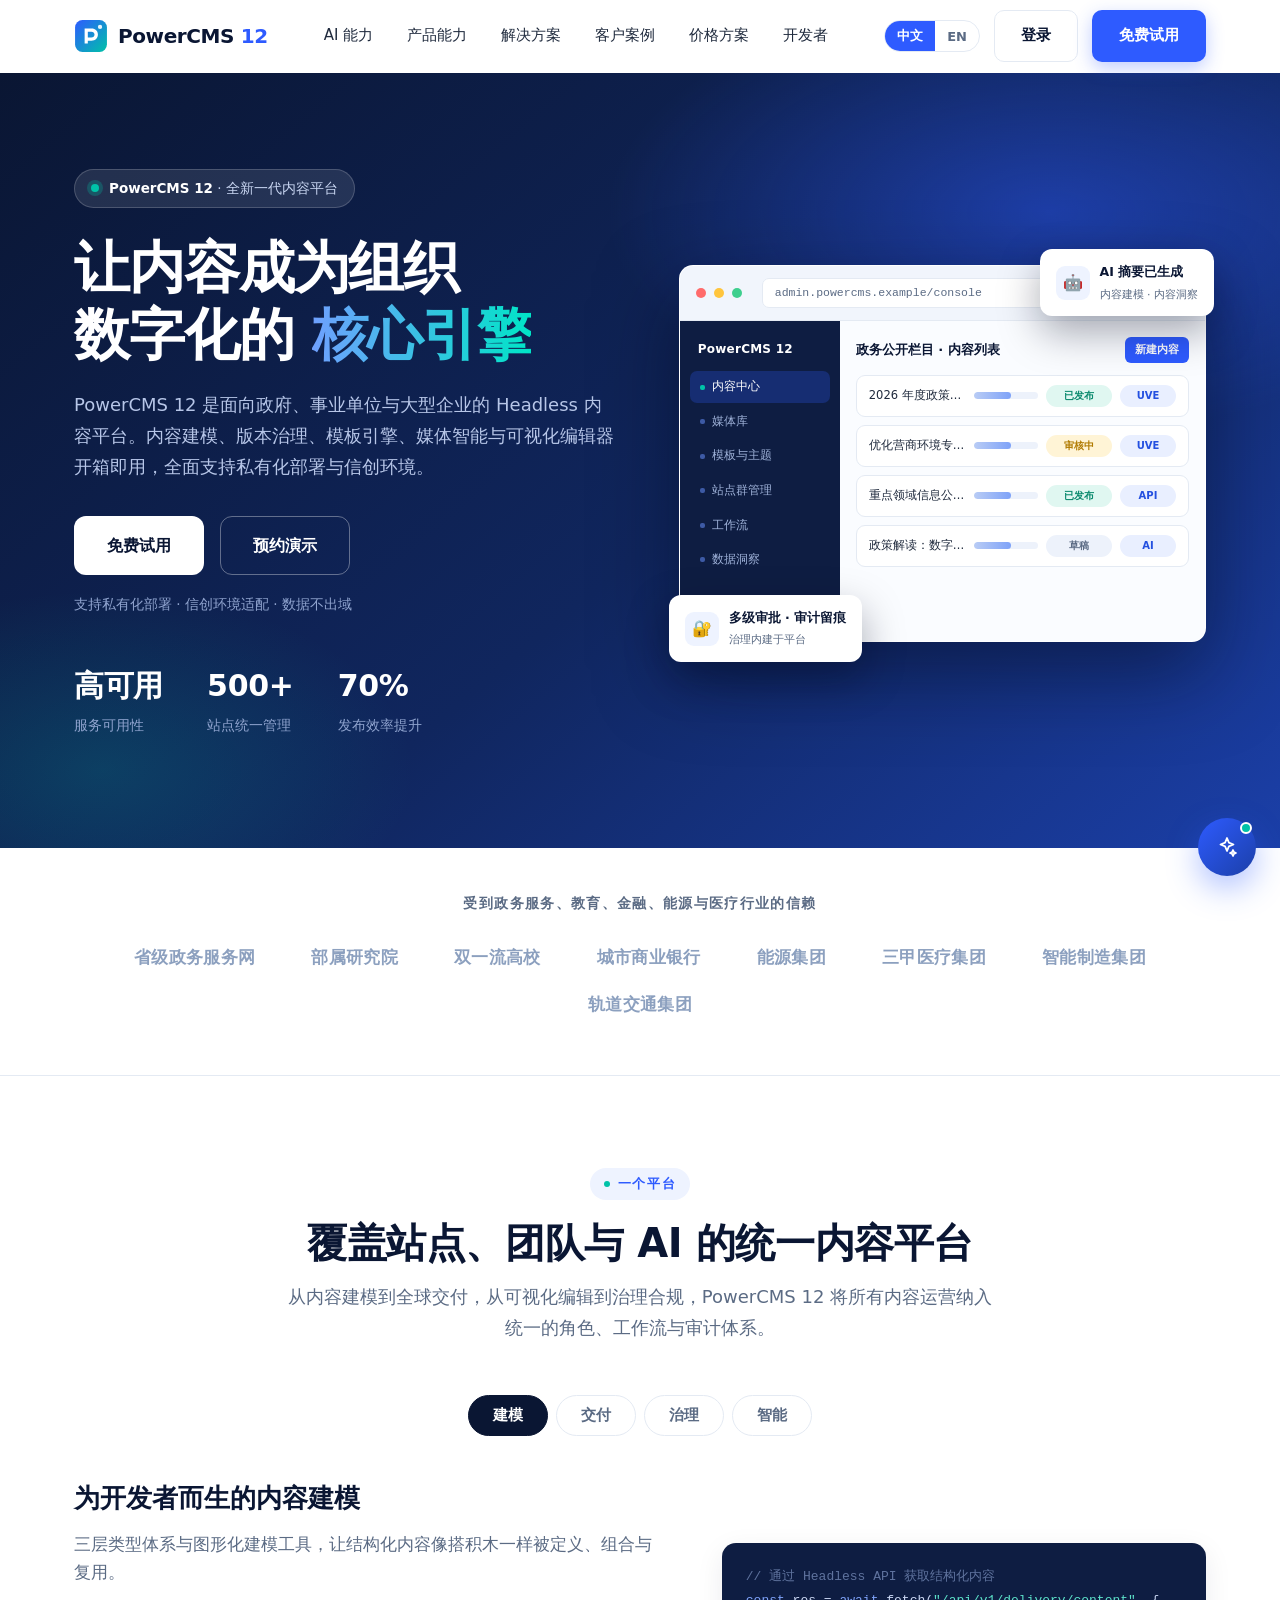
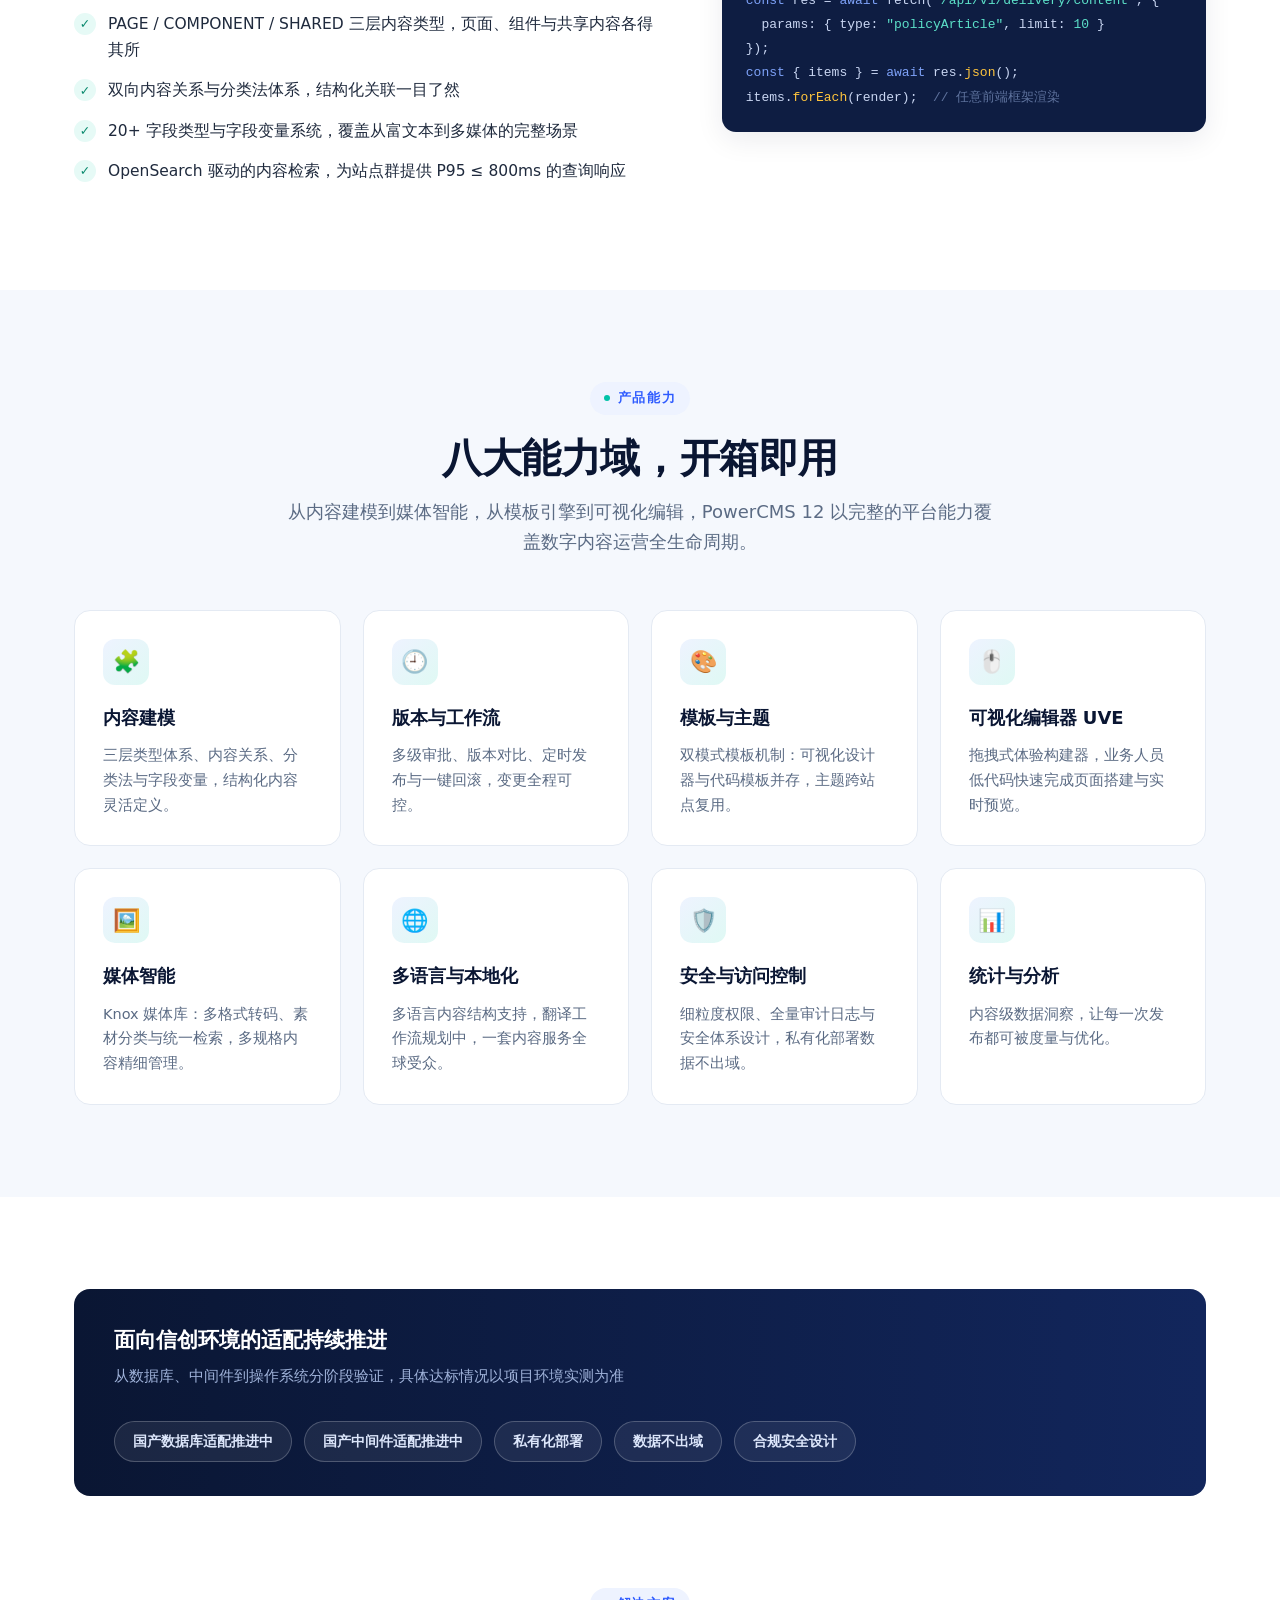
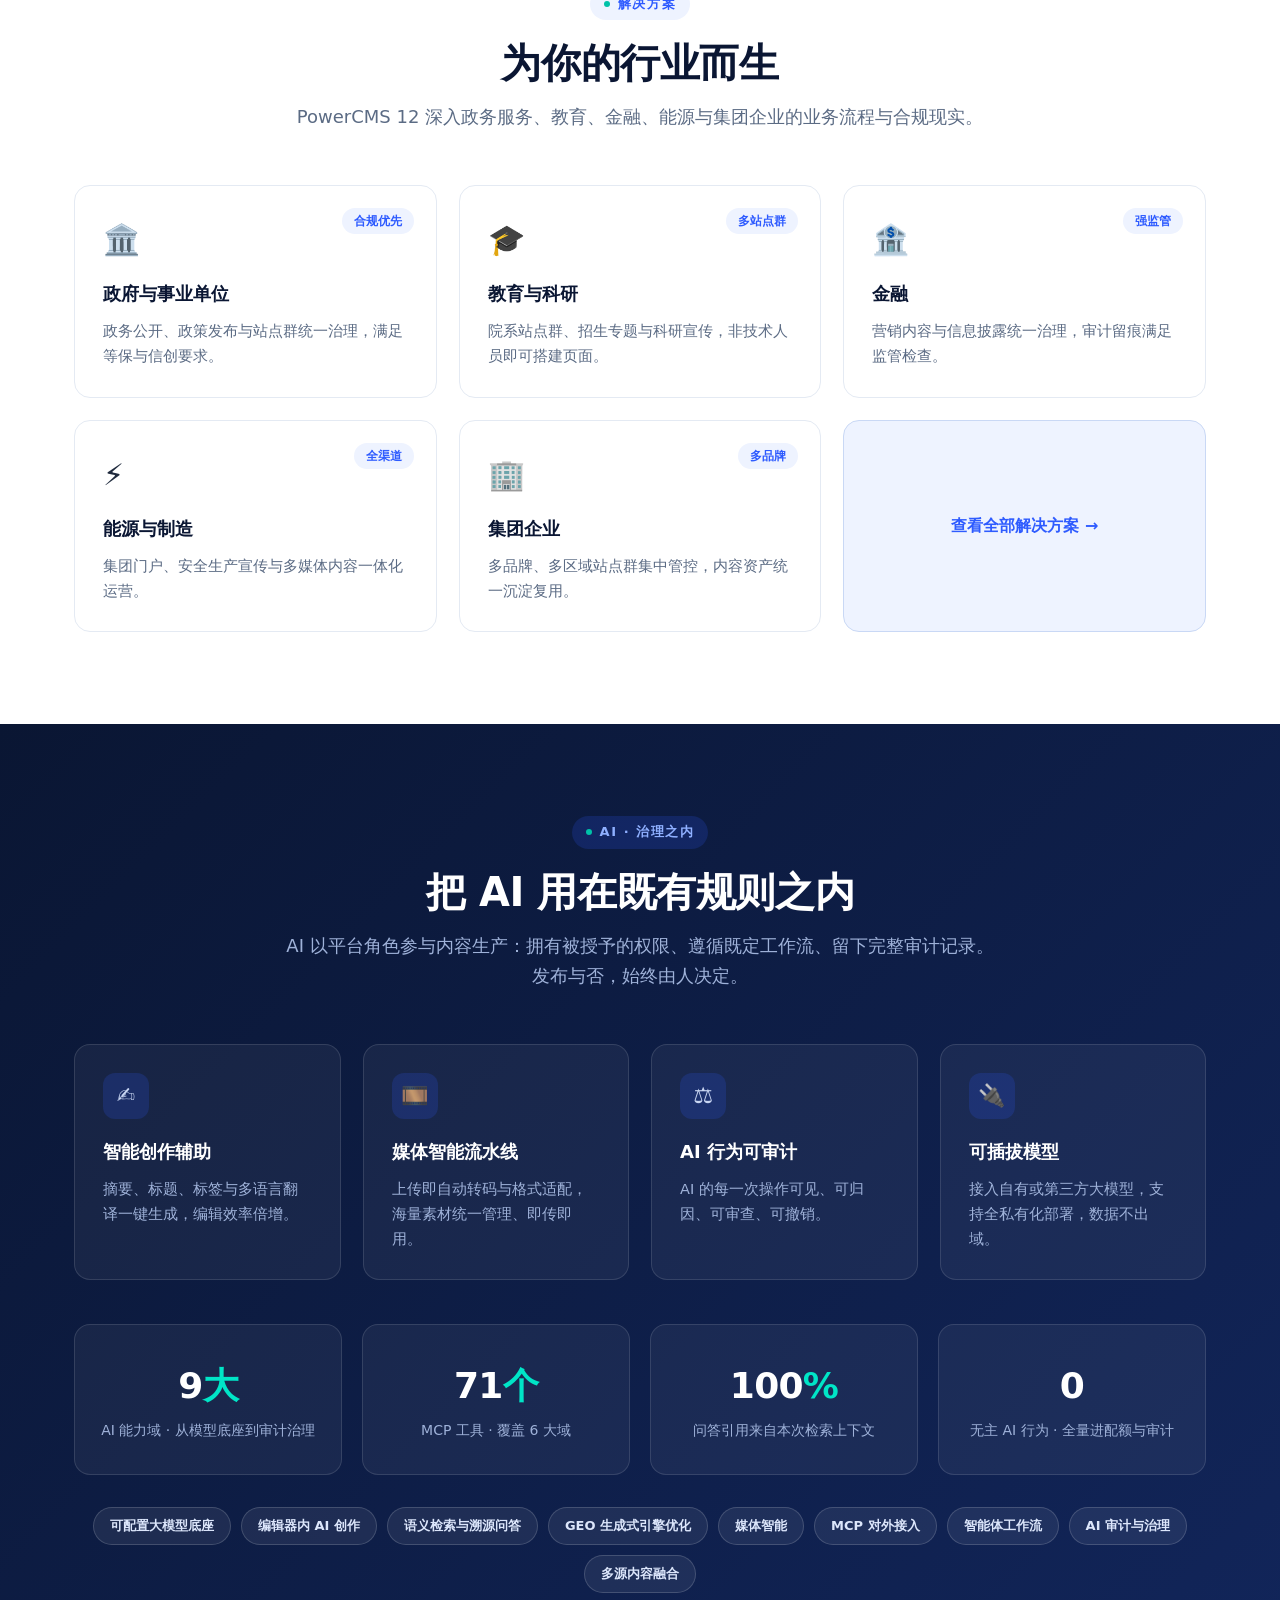
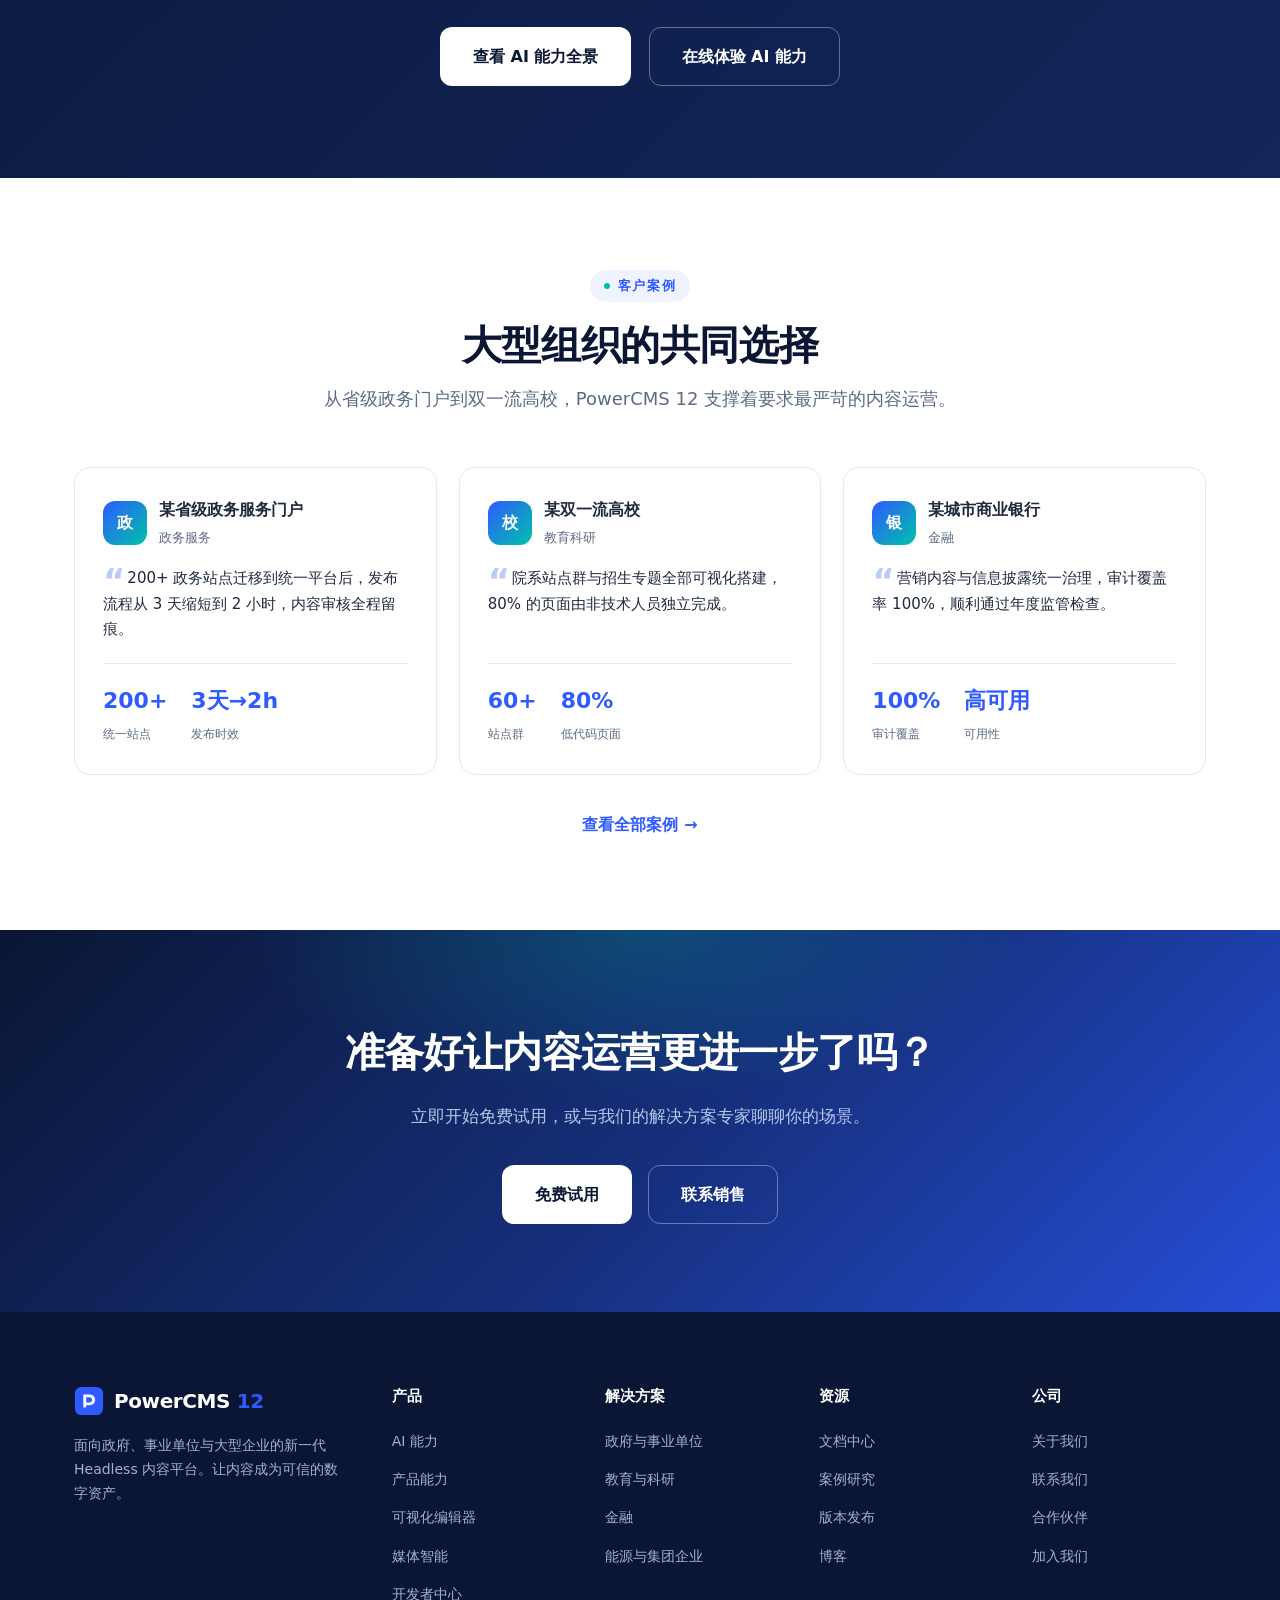
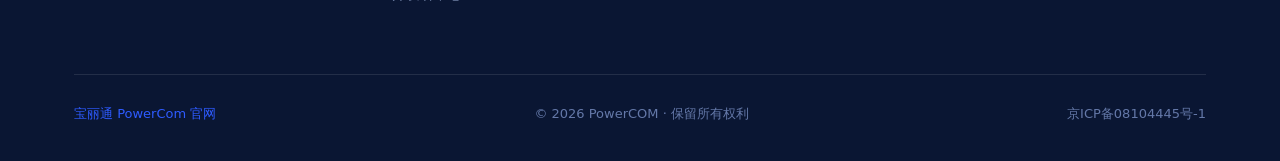
==== commit 606882b0: "Add AI capability page and smoke test; update i18n, styles, and pages Co-authored-by: Cursor <cursor" ====
--- a/index.html
+++ b/index.html
@@ -25,6 +25,7 @@
         <span class="brand-name" data-page-node-id="2305ejc1H3ELkQuKnyyeKg">PowerCMS <em data-page-node-id="zvvRjw54YMC8BSNMqo27FQ">12</em></span>
       </a>
       <nav class="nav" data-page-node-id="dRsLMFL4TJROxtX893oJS7">
+        <a class="nav-link" data-nav="ai" href="ai.html" data-i18n="nav.ai">AI 能力</a>
         <a class="nav-link" data-nav="product" href="product.html" data-i18n="nav.product" data-page-node-id="X4IFkVT5IuqRcQ4VKqVgsS">产品能力</a>
         <a class="nav-link" data-nav="solutions" href="solutions.html" data-i18n="nav.solutions" data-page-node-id="jmyMZCyeoZlNAvfrllw7FQ">解决方案</a>
         <a class="nav-link" data-nav="customers" href="customers.html" data-i18n="nav.customers" data-page-node-id="UCuz54tHK0HDdIrtDgzxU0">客户案例</a>
@@ -44,6 +45,7 @@
       </div>
     </div>
     <div class="mobile-nav" data-page-node-id="eQYFwum7Nb4RdBJosWBveO">
+      <a href="ai.html" data-i18n="nav.ai">AI 能力</a>
       <a href="product.html" data-i18n="nav.product" data-page-node-id="7rpJc89udZgAMrYj7N8qZx">产品能力</a>
       <a href="solutions.html" data-i18n="nav.solutions" data-page-node-id="Ma3f17lNZVQTEBf9mc47Bp">解决方案</a>
       <a href="customers.html" data-i18n="nav.customers" data-page-node-id="jGoAqwk6DbvP31fHmWinQh">客户案例</a>
@@ -351,6 +353,30 @@
           <p style="color:#9FB2D9;" data-i18n="h.ai.4d" data-page-node-id="cMx6jrOIRsHChVK453obVi">接入自有或第三方大模型，支持全私有化部署，数据不出域。</p>
         </div>
       </div>
+
+      <div class="stats-band" style="margin-top:44px;">
+        <div class="stat"><b>9<em>大</em></b><span data-i18n="h.ai.s1">AI 能力域 · 从模型底座到审计治理</span></div>
+        <div class="stat"><b>71<em>个</em></b><span data-i18n="h.ai.s2">MCP 工具 · 覆盖 6 大域</span></div>
+        <div class="stat"><b>100<em>%</em></b><span data-i18n="h.ai.s3">问答引用来自本次检索上下文</span></div>
+        <div class="stat"><b>0</b><span data-i18n="h.ai.s4">无主 AI 行为 · 全量进配额与审计</span></div>
+      </div>
+
+      <div class="ai-chips">
+        <a href="ai.html#caps" data-i18n="h.ai.chip1">可配置大模型底座</a>
+        <a href="ai.html#caps" data-i18n="h.ai.chip2">编辑器内 AI 创作</a>
+        <a href="ai.html#demo" data-i18n="h.ai.chip3">语义检索与溯源问答</a>
+        <a href="ai.html#caps" data-i18n="h.ai.chip4">GEO 生成式引擎优化</a>
+        <a href="ai.html#caps" data-i18n="h.ai.chip5">媒体智能</a>
+        <a href="ai.html#mcp" data-i18n="h.ai.chip6">MCP 对外接入</a>
+        <a href="ai.html#agent" data-i18n="h.ai.chip7">智能体工作流</a>
+        <a href="ai.html#governance" data-i18n="h.ai.chip8">AI 审计与治理</a>
+        <a href="ai.html#caps" data-i18n="h.ai.chip9">多源内容融合</a>
+      </div>
+
+      <div style="text-align:center;margin-top:34px;">
+        <a class="btn btn-light btn-lg" href="ai.html" data-i18n="h.ai.cta1">查看 AI 能力全景</a>
+        <a class="btn btn-outline-light btn-lg" href="ai.html#demo" style="margin-left:12px;" data-i18n="h.ai.cta2">在线体验 AI 能力</a>
+      </div>
     </div>
   </section>
 
@@ -419,6 +445,7 @@
         <div data-page-node-id="ewUEiCrbc0AripgSIQ6kDC">
           <h4 data-i18n="footer.c1" data-page-node-id="2hqNhED5UGZcuraQBHOQKd">产品</h4>
           <ul data-page-node-id="xKHTZ9XEtSXOxA40wpnEpC">
+            <li><a href="ai.html" data-i18n="footer.l10">AI 能力</a></li>
             <li data-page-node-id="2lRS4jfnkRfftHZxOtZjY6"><a href="product.html" data-i18n="footer.l11" data-page-node-id="axwNT4i05F937mUzX2Fih5">产品能力</a></li>
             <li data-page-node-id="vSurck4b4hEDkdT5lCP23K"><a href="product.html" data-i18n="footer.l12" data-page-node-id="mWawJWH2JrX1KPVB1qlPGz">可视化编辑器</a></li>
             <li data-page-node-id="Tsg6JrfS5q4jHVLIrFxRVt"><a href="product.html" data-i18n="footer.l13" data-page-node-id="pXfr2BLXhwLffXaE8WUYPE">媒体智能</a></li>
@@ -463,5 +490,6 @@
 
   <script src="js/i18n.js"></script>
   <script src="js/main.js"></script>
+  <script src="js/ai.js"></script>
 </body>
 </html>
--- a/css/style.css
+++ b/css/style.css
@@ -252,6 +252,7 @@
 .tab-panel h3 { font-size: 26px; color: var(--ink); margin-bottom: 10px; font-weight: 700; }
 .tab-panel .lead { color: var(--muted); margin-bottom: 24px; font-size: 16.5px; }
 .check-list li { display: flex; gap: 12px; align-items: flex-start; margin-bottom: 14px; font-size: 15.5px; }
+.check-list li b { white-space: nowrap; }
 .check-list li::before {
   content: "✓"; flex: none; width: 22px; height: 22px; margin-top: 2px;
   display: grid; place-items: center; border-radius: 50%;
@@ -494,6 +495,355 @@
   html { scroll-behavior: auto; }
 }
 
+/* ==========================================================================
+   AI 能力模块（AI 原生内容引擎）
+   ========================================================================== */
+
+/* ---------- AI 指标条 ---------- */
+.ai-metrics { display: grid; grid-template-columns: repeat(4, 1fr); gap: 18px; }
+.ai-metric {
+  background: rgba(255,255,255,.06); border: 1px solid rgba(255,255,255,.14);
+  border-radius: var(--radius); padding: 26px 22px;
+}
+.ai-metric b { display: block; font-size: 34px; font-weight: 800; color: #fff; letter-spacing: -.02em; line-height: 1.15; }
+.ai-metric b em { font-style: normal; color: #00E5C7; }
+.ai-metric span { display: block; margin-top: 6px; font-size: 13.5px; color: #9FB2D9; }
+.ai-metric.light { background: #fff; border-color: var(--line); }
+.ai-metric.light b { color: var(--ink); }
+.ai-metric.light b em { color: var(--teal); }
+.ai-metric.light span { color: var(--muted); }
+
+/* ---------- 能力域九宫格 ---------- */
+.cap-grid { display: grid; grid-template-columns: repeat(3, 1fr); gap: 20px; }
+.cap-card {
+  position: relative; background: #fff; border: 1px solid var(--line);
+  border-radius: var(--radius); padding: 26px 24px 24px;
+  transition: transform .25s, box-shadow .25s, border-color .25s;
+}
+.cap-card:hover { transform: translateY(-4px); box-shadow: var(--shadow); border-color: #C9D8F5; }
+.cap-no {
+  font-family: var(--mono); font-size: 12px; font-weight: 700; letter-spacing: .08em;
+  color: var(--primary); background: var(--primary-050);
+  border-radius: 6px; padding: 2px 8px; display: inline-block; margin-bottom: 14px;
+}
+.cap-card h3 { font-size: 17.5px; color: var(--ink); font-weight: 700; margin-bottom: 10px; }
+.cap-card p { font-size: 14px; color: var(--muted); margin-bottom: 16px; }
+.cap-tags { display: flex; flex-wrap: wrap; gap: 7px; }
+.cap-tags span {
+  font-size: 11.5px; font-weight: 600; color: var(--ink-2);
+  background: var(--soft); border: 1px solid var(--line); border-radius: 6px; padding: 3px 9px;
+}
+.section-dark .cap-card { background: rgba(255,255,255,.05); border-color: rgba(255,255,255,.12); }
+.section-dark .cap-card:hover { border-color: rgba(143,176,255,.5); background: rgba(255,255,255,.08); }
+.section-dark .cap-card h3 { color: #fff; }
+.section-dark .cap-card p { color: #9FB2D9; }
+.section-dark .cap-no { background: rgba(46,91,255,.22); color: #8FB0FF; }
+.section-dark .cap-tags span { background: rgba(255,255,255,.06); border-color: rgba(255,255,255,.14); color: #C9D6F2; }
+
+/* 能力胶囊 */
+.ai-chips { display: flex; flex-wrap: wrap; gap: 10px; justify-content: center; margin-top: 32px; }
+.ai-chips a {
+  font-size: 13px; font-weight: 600; color: #DCE6FB; text-decoration: none;
+  background: rgba(255,255,255,.07); border: 1px solid rgba(255,255,255,.16);
+  border-radius: 999px; padding: 7px 16px; transition: all .22s;
+}
+.ai-chips a:hover { color: #fff; background: rgba(46,91,255,.32); border-color: rgba(143,176,255,.55); transform: translateY(-2px); }
+
+/* ---------- 交互演示容器 ---------- */
+.demo-shell {
+  background: #fff; border: 1px solid var(--line); border-radius: 18px;
+  box-shadow: 0 18px 50px rgba(10,22,51,.1); overflow: hidden;
+}
+.demo-head {
+  display: flex; align-items: center; gap: 14px; flex-wrap: wrap;
+  padding: 16px 22px; background: #FAFCFF; border-bottom: 1px solid var(--line);
+}
+.demo-head .dh-title { font-size: 13.5px; font-weight: 700; color: var(--ink); }
+.demo-head .dh-note { font-size: 12.5px; color: var(--muted); margin-left: auto; }
+.demo-body { padding: 24px 22px 26px; }
+
+/* 演示用输入框 */
+.demo-input {
+  display: flex; gap: 10px; margin-bottom: 18px; flex-wrap: wrap;
+}
+.demo-input input {
+  flex: 1; min-width: 220px; font-family: var(--font); font-size: 14.5px; color: var(--text);
+  border: 1px solid var(--line); border-radius: 10px; padding: 11px 16px; outline: none;
+  transition: border-color .2s, box-shadow .2s;
+}
+.demo-input input:focus { border-color: var(--primary); box-shadow: 0 0 0 3px rgba(46,91,255,.12); }
+.demo-input .btn { padding: 11px 22px; }
+.demo-suggest { display: flex; gap: 8px; flex-wrap: wrap; margin: -6px 0 18px; }
+.demo-suggest button {
+  border: 1px dashed #C9D8F5; background: #fff; color: var(--muted);
+  border-radius: 999px; padding: 5px 14px; font-size: 12.5px; cursor: pointer;
+  font-family: var(--font); transition: all .2s;
+}
+.demo-suggest button:hover { color: var(--primary); border-color: var(--primary); background: var(--primary-050); }
+
+/* 检索对比：两栏 */
+.cmp-grid { display: grid; grid-template-columns: 1fr 1fr; gap: 18px; }
+.cmp-col { border: 1px solid var(--line); border-radius: 12px; overflow: hidden; }
+.cmp-col.sem { border-color: #B9CCF5; box-shadow: 0 0 0 3px rgba(46,91,255,.07); }
+.cmp-col h5 {
+  font-size: 12.5px; font-weight: 700; letter-spacing: .06em; text-transform: uppercase;
+  padding: 11px 16px; background: var(--soft); color: var(--muted);
+  display: flex; align-items: center; justify-content: space-between; gap: 8px;
+}
+.cmp-col.sem h5 { background: var(--primary-050); color: var(--primary); }
+.cmp-col h5 em { font-style: normal; font-size: 11px; font-weight: 600; opacity: .85; }
+.res-list { padding: 10px; min-height: 168px; }
+.res-item {
+  border-radius: 9px; padding: 10px 12px; margin-bottom: 7px; font-size: 13px; color: var(--text);
+  border: 1px solid transparent; background: #FAFCFF;
+  display: flex; align-items: flex-start; gap: 10px;
+}
+.res-item:last-child { margin-bottom: 0; }
+.res-item .score {
+  flex: none; font-family: var(--mono); font-size: 10.5px; font-weight: 700;
+  color: var(--muted); background: #EDF2FB; border-radius: 5px; padding: 2px 6px; margin-top: 2px;
+}
+.res-item.hit { border-color: #B9CCF5; background: #fff; }
+.res-item.hit .score { color: var(--primary); background: var(--primary-050); }
+.res-item.miss { opacity: .5; }
+.res-item .rt { display: block; font-weight: 600; color: var(--ink); margin-bottom: 2px; }
+.res-item .rd { display: block; font-size: 11.5px; color: var(--muted); }
+.res-empty { font-size: 13px; color: var(--muted); padding: 20px 14px; text-align: center; }
+
+/* 溯源问答 */
+.ask-answer {
+  border: 1px solid var(--line); border-left: 3px solid var(--primary);
+  border-radius: 10px; padding: 16px 18px; background: #FAFCFF; margin-bottom: 16px;
+}
+.ask-answer p { font-size: 14.5px; color: var(--text); }
+.ask-answer .ai-mark {
+  display: inline-flex; align-items: center; gap: 5px; font-size: 11px; font-weight: 700;
+  color: #0B8A6E; background: var(--teal-050); border-radius: 5px; padding: 2px 8px; margin-bottom: 10px;
+}
+.ask-refuse { border-left-color: #E0A800; }
+.ask-refuse .ai-mark { color: #B07A00; background: #FFF4D6; }
+.cite-list { display: grid; gap: 8px; }
+.cite {
+  display: flex; gap: 11px; align-items: flex-start; font-size: 12.5px;
+  border: 1px solid var(--line); border-radius: 9px; padding: 10px 13px; background: #fff;
+}
+.cite .cno {
+  flex: none; width: 20px; height: 20px; border-radius: 5px; display: grid; place-items: center;
+  background: var(--primary-050); color: var(--primary); font-size: 11px; font-weight: 800;
+}
+.cite b { display: block; color: var(--ink); font-size: 13px; margin-bottom: 2px; }
+.cite span { display: block; color: var(--muted); font-size: 11.5px; }
+.cite .cscore { margin-left: auto; flex: none; font-family: var(--mono); font-size: 11px; color: var(--teal); font-weight: 700; }
+
+/* AI 编辑演示 */
+.ed-grid { display: grid; grid-template-columns: 260px minmax(0, 1fr); gap: 18px; }
+.ed-field {
+  border: 1.5px solid var(--line); border-radius: 12px; padding: 14px 16px;
+  margin-bottom: 12px; background: #fff; transition: border-color .25s, box-shadow .25s;
+}
+.ed-field.active { border-color: var(--primary); box-shadow: 0 0 0 3px rgba(46,91,255,.1); }
+.ed-label { display: flex; align-items: center; justify-content: space-between; gap: 10px; margin-bottom: 8px; }
+.ed-label b { font-size: 13px; color: var(--ink); }
+.ed-label i {
+  font-style: normal; font-size: 10.5px; font-weight: 700; color: var(--muted);
+  background: var(--soft); border-radius: 5px; padding: 1px 7px;
+}
+.ed-val {
+  font-size: 13.5px; color: var(--text); line-height: 1.75; min-height: 46px;
+  background: #FAFCFF; border-radius: 8px; padding: 10px 12px; white-space: pre-wrap;
+}
+.ed-val .ins { background: #DFF9F4; border-radius: 3px; box-shadow: 0 0 0 1px rgba(0,194,168,.25); }
+.ed-val.type { animation: typing .5s steps(30) 1; }
+@keyframes typing { from { opacity: .25; } to { opacity: 1; } }
+.ed-ops { display: flex; flex-wrap: wrap; gap: 8px; }
+.ed-ops button {
+  border: 1px solid var(--line); background: #fff; color: var(--ink-2);
+  border-radius: 8px; padding: 8px 14px; font-size: 13px; font-weight: 600; cursor: pointer;
+  font-family: var(--font); transition: all .2s;
+}
+.ed-ops button:hover { border-color: var(--primary); color: var(--primary); background: var(--primary-050); }
+.ed-ops button.running { opacity: .6; pointer-events: none; }
+.ed-check {
+  margin-top: 14px; font-size: 12px; color: var(--muted);
+  border-top: 1px dashed var(--line); padding-top: 12px;
+}
+.ed-check code {
+  font-family: var(--mono); font-size: 11.5px; background: var(--soft);
+  border-radius: 4px; padding: 1px 6px; color: var(--ink-2);
+}
+.ed-check .ok { color: #0B8A6E; font-weight: 700; }
+
+/* 审核流水线 */
+.pipe { display: grid; grid-template-columns: repeat(5, 1fr); gap: 0; }
+.pipe-step { position: relative; text-align: center; padding: 0 8px; }
+.pipe-step::before {
+  content: ""; position: absolute; top: 21px; left: 0; right: 50%; height: 2px; background: var(--line);
+}
+.pipe-step::after {
+  content: ""; position: absolute; top: 21px; left: 50%; right: 0; height: 2px; background: var(--line);
+}
+.pipe-step:first-child::before, .pipe-step:last-child::after { display: none; }
+.pipe-step.done::before, .pipe-step.done::after,
+.pipe-step.run::before { background: var(--teal); }
+.pipe-dot {
+  position: relative; z-index: 1; width: 44px; height: 44px; margin: 0 auto 12px;
+  border-radius: 50%; display: grid; place-items: center; font-size: 17px;
+  background: #fff; border: 2px solid var(--line); color: var(--muted); transition: all .35s;
+}
+.pipe-step.done .pipe-dot { border-color: var(--teal); background: var(--teal-050); color: #0B8A6E; }
+.pipe-step.run .pipe-dot { border-color: var(--primary); background: var(--primary-050); color: var(--primary); animation: pulse 1.35s ease-in-out infinite; }
+.pipe-step.block .pipe-dot { border-color: #E0A800; background: #FFF4D6; color: #B07A00; }
+@keyframes pulse { 0%,100% { box-shadow: 0 0 0 0 rgba(46,91,255,.28); } 50% { box-shadow: 0 0 0 9px rgba(46,91,255,0); } }
+.pipe-step b { display: block; font-size: 13.5px; color: var(--ink); margin-bottom: 4px; }
+.pipe-step span { display: block; font-size: 11.5px; color: var(--muted); line-height: 1.6; }
+.pipe-log {
+  margin-top: 22px; border: 1px solid var(--line); border-radius: 11px; background: #0E1D42;
+  padding: 14px 18px; font-family: var(--mono); font-size: 12px; line-height: 1.95; color: #9FB2D9;
+  max-height: 148px; overflow-y: auto;
+}
+.pipe-log .l-ok { color: #5CE0C8; } .pipe-log .l-warn { color: #FFC53D; } .pipe-log .l-time { color: #5F739E; }
+
+/* 智能推荐 */
+.rec-grid { display: grid; grid-template-columns: repeat(3, 1fr); gap: 14px; }
+.rec-card {
+  border: 1px solid var(--line); border-radius: 12px; padding: 14px 16px; background: #fff;
+  display: flex; flex-direction: column; gap: 8px; transition: all .25s;
+}
+.rec-card:hover { border-color: #C9D8F5; box-shadow: var(--shadow); transform: translateY(-2px); }
+.rec-card .rtag { font-size: 10.5px; font-weight: 700; color: var(--primary); background: var(--primary-050); border-radius: 5px; padding: 2px 8px; align-self: flex-start; }
+.rec-card b { font-size: 13.5px; color: var(--ink); line-height: 1.5; }
+.rec-card span { font-size: 11.5px; color: var(--muted); }
+.rec-bar { height: 6px; border-radius: 4px; background: #EDF2FB; overflow: hidden; }
+.rec-bar i { display: block; height: 100%; border-radius: 4px; background: linear-gradient(90deg, #7EA2F8, var(--primary)); }
+
+/* ---------- AI 工作台控制台 ---------- */
+.ai-console { max-width: 940px; margin: 0 auto; }
+.ai-console .mockup-body { grid-template-columns: 1fr; }
+.ai-console .mock-main { padding: 20px 22px 18px; }
+.ac-row { display: flex; gap: 10px; align-items: flex-start; margin-bottom: 12px; }
+.ac-row.me { justify-content: flex-end; }
+.ac-bub {
+  max-width: 86%; border-radius: 11px; padding: 10px 14px; font-size: 12.5px; line-height: 1.75;
+  background: #fff; border: 1px solid var(--line); color: var(--text);
+}
+.ac-row.me .ac-bub { background: var(--ink); border-color: var(--ink); color: #fff; }
+.ac-bub .ac-tag {
+  display: inline-flex; align-items: center; gap: 5px; font-size: 10px; font-weight: 700;
+  color: #0B8A6E; background: var(--teal-050); border-radius: 5px; padding: 2px 8px; margin-bottom: 7px;
+}
+.ac-bub .ac-cites { margin-top: 9px; border-top: 1px dashed var(--line); padding-top: 7px; }
+.ac-bub .ac-cites b { display: block; font-size: 10px; color: var(--muted); margin-bottom: 4px; letter-spacing: .04em; }
+.ac-bub .ac-cites span { display: block; font-size: 11px; color: var(--primary); margin-bottom: 2px; }
+.ac-foot {
+  display: flex; align-items: center; gap: 10px; flex-wrap: wrap;
+  border-top: 1px solid var(--line); margin-top: 6px; padding-top: 12px; font-size: 11px; color: var(--muted);
+}
+.ac-foot .grow { margin-left: auto; font-family: var(--mono); font-size: 10.5px; }
+
+/* ---------- MCP 工具域 ---------- */
+.mcp-grid { display: grid; grid-template-columns: repeat(3, 1fr); gap: 18px; }
+.mcp-card {
+  border: 1px solid var(--line); border-radius: var(--radius); padding: 22px;
+  background: #fff; transition: all .25s;
+}
+.mcp-card:hover { border-color: #C9D8F5; box-shadow: var(--shadow); transform: translateY(-3px); }
+.mcp-key {
+  display: inline-block; font-family: var(--mono); font-size: 11.5px; font-weight: 700;
+  letter-spacing: .1em; color: #fff; background: var(--ink); border-radius: 6px; padding: 3px 9px; margin-bottom: 12px;
+}
+.mcp-card h4 { font-size: 15.5px; color: var(--ink); margin-bottom: 8px; }
+.mcp-card p { font-size: 13.5px; color: var(--muted); }
+.mcp-tools { display: flex; flex-wrap: wrap; gap: 6px; margin-top: 14px; }
+.mcp-tools code {
+  font-family: var(--mono); font-size: 11px; color: var(--ink-2);
+  background: var(--soft); border: 1px solid var(--line); border-radius: 5px; padding: 2px 7px;
+}
+
+/* ---------- 治理护栏 ---------- */
+.guard-grid { display: grid; grid-template-columns: repeat(2, 1fr); gap: 18px; }
+.guard-item {
+  display: flex; gap: 14px; align-items: flex-start;
+  border: 1px solid var(--line); border-radius: 12px; padding: 18px 20px; background: #fff;
+}
+.guard-ico {
+  flex: none; width: 38px; height: 38px; border-radius: 10px; display: grid; place-items: center;
+  font-size: 18px; background: linear-gradient(135deg, var(--primary-050), #DFF9F4);
+}
+.guard-item b { display: block; font-size: 15px; color: var(--ink); margin-bottom: 5px; }
+.guard-item span { font-size: 13.5px; color: var(--muted); }
+
+/* ---------- 能力矩阵表 ---------- */
+.matrix-wrap { overflow-x: auto; border: 1px solid var(--line); border-radius: var(--radius); background: #fff; }
+table.matrix { width: 100%; border-collapse: collapse; min-width: 720px; font-size: 14px; }
+table.matrix th, table.matrix td { padding: 15px 20px; text-align: left; border-bottom: 1px solid var(--line); vertical-align: top; }
+table.matrix thead th { background: var(--soft); font-size: 12.5px; letter-spacing: .06em; text-transform: uppercase; color: var(--muted); font-weight: 700; }
+table.matrix tbody tr:last-child td { border-bottom: 0; }
+table.matrix td:first-child { font-weight: 700; color: var(--ink); white-space: nowrap; }
+table.matrix td.muted { color: var(--muted); }
+.badge { display: inline-block; font-size: 11.5px; font-weight: 700; border-radius: 999px; padding: 3px 11px; white-space: nowrap; }
+.badge.core { color: #0B8A6E; background: #E0F7F1; }
+.badge.cfg { color: #2450E0; background: #E9EFFF; }
+.badge.road { color: #8A6D3B; background: #FBF3E2; }
+
+/* ---------- 悬浮 AI 助手 ---------- */
+.ai-fab {
+  position: fixed; right: 24px; bottom: 24px; z-index: 120;
+  width: 58px; height: 58px; border-radius: 50%; border: 0; cursor: pointer;
+  background: linear-gradient(135deg, var(--primary), #1B3FA8);
+  color: #fff; box-shadow: 0 12px 32px rgba(46,91,255,.38);
+  display: grid; place-items: center; transition: transform .25s, box-shadow .25s;
+}
+.ai-fab:hover { transform: translateY(-3px) scale(1.04); box-shadow: 0 16px 40px rgba(46,91,255,.48); }
+.ai-fab .fab-dot { position: absolute; top: 4px; right: 4px; width: 12px; height: 12px; border-radius: 50%; background: var(--teal); border: 2px solid #fff; }
+.ai-panel {
+  position: fixed; right: 24px; bottom: 96px; z-index: 121;
+  width: 396px; max-width: calc(100vw - 32px); max-height: min(560px, calc(100vh - 190px));
+  background: #fff; border: 1px solid var(--line); border-radius: 18px;
+  box-shadow: 0 24px 64px rgba(10,22,51,.22); display: none; flex-direction: column; overflow: hidden;
+}
+.ai-panel.open { display: flex; animation: fadeUp .28s ease; }
+.ai-panel-head {
+  padding: 16px 18px; background: linear-gradient(135deg, var(--ink), #16307E); color: #fff;
+  display: flex; align-items: center; gap: 12px; flex: none;
+}
+.ai-panel-head .ah-ico { width: 34px; height: 34px; border-radius: 10px; display: grid; place-items: center; background: rgba(255,255,255,.14); font-size: 17px; }
+.ai-panel-head b { display: block; font-size: 14.5px; }
+.ai-panel-head span { display: block; font-size: 11.5px; color: #9FB2D9; }
+.ai-panel-head .ah-close { margin-left: auto; border: 0; background: transparent; color: #9FB2D9; font-size: 22px; line-height: 1; cursor: pointer; padding: 0 4px; }
+.ai-panel-head .ah-close:hover { color: #fff; }
+.ai-chat { flex: 1; overflow-y: auto; padding: 16px 18px; background: #FAFCFF; }
+.ai-msg { display: flex; gap: 10px; margin-bottom: 14px; align-items: flex-start; }
+.ai-msg .av {
+  flex: none; width: 28px; height: 28px; border-radius: 8px; display: grid; place-items: center;
+  font-size: 13px; background: var(--primary-050); color: var(--primary); font-weight: 700;
+}
+.ai-msg.user .av { background: var(--ink); color: #fff; }
+.ai-msg .bubble {
+  background: #fff; border: 1px solid var(--line); border-radius: 12px;
+  padding: 11px 14px; font-size: 13.5px; color: var(--text); line-height: 1.72; max-width: 84%;
+}
+.ai-msg.user { flex-direction: row-reverse; }
+.ai-msg.user .bubble { background: var(--primary); border-color: var(--primary); color: #fff; }
+.ai-msg .bubble .srcs { margin-top: 10px; border-top: 1px dashed var(--line); padding-top: 9px; }
+.ai-msg .bubble .srcs b { display: block; font-size: 11px; color: var(--muted); margin-bottom: 5px; font-weight: 700; }
+.ai-msg .bubble .srcs a { display: block; font-size: 11.5px; color: var(--primary); margin-bottom: 3px; }
+.ai-msg.user .bubble .srcs { border-top-color: rgba(255,255,255,.3); }
+.ai-msg .bubble .refuse-tag { color: #B07A00; font-weight: 700; }
+.ai-panel-foot { flex: none; border-top: 1px solid var(--line); padding: 12px 14px; background: #fff; }
+.ai-panel-foot .row { display: flex; gap: 8px; }
+.ai-panel-foot input {
+  flex: 1; min-width: 0; font-family: var(--font); font-size: 13.5px; color: var(--text);
+  border: 1px solid var(--line); border-radius: 10px; padding: 10px 14px; outline: none;
+}
+.ai-panel-foot input:focus { border-color: var(--primary); box-shadow: 0 0 0 3px rgba(46,91,255,.1); }
+.ai-panel-foot .send {
+  flex: none; border: 0; border-radius: 10px; padding: 10px 16px; cursor: pointer;
+  background: var(--primary); color: #fff; font-size: 13.5px; font-weight: 700; font-family: var(--font);
+}
+.ai-panel-foot .send:hover { background: var(--primary-600); }
+.ai-hint { margin-top: 9px; font-size: 11px; color: var(--muted); line-height: 1.6; }
+.ai-hint b { color: var(--ink-2); }
+
 /* ---------- 响应式 ---------- */
 @media (max-width: 1200px) {
   .mockup-body { grid-template-columns: 140px minmax(0, 1fr); }
@@ -510,6 +860,10 @@
   .price-grid { grid-template-columns: repeat(2, 1fr); }
   .footer-grid { grid-template-columns: 1fr 1fr 1fr; }
   .stats-band { grid-template-columns: repeat(2, 1fr); }
+  .cap-grid, .mcp-grid { grid-template-columns: repeat(2, 1fr); }
+  .ai-metrics { grid-template-columns: repeat(2, 1fr); }
+  .ed-grid { grid-template-columns: 1fr; }
+  .pipe { grid-template-columns: repeat(3, 1fr); row-gap: 26px; }
 }
 @media (max-width: 860px) {
   .nav, .nav-actions .btn-ghost, .nav-actions .btn-primary, .nav-actions .lang-toggle { display: none; }
@@ -533,4 +887,9 @@
   .media-grid { grid-template-columns: repeat(3, 1fr); }
   .tpl-grid { grid-template-columns: 1fr; }
   .case-metrics { gap: 16px; flex-wrap: wrap; }
-}
+  .cap-grid, .mcp-grid, .guard-grid, .rec-grid, .cmp-grid { grid-template-columns: 1fr; }
+  .ai-metrics { grid-template-columns: 1fr; }
+  .pipe { grid-template-columns: repeat(2, 1fr); }
+  .ai-fab { right: 16px; bottom: 16px; width: 52px; height: 52px; }
+  .ai-panel { right: 16px; left: 16px; bottom: 80px; width: auto; max-width: none; max-height: min(520px, calc(100vh - 170px)); }
+}
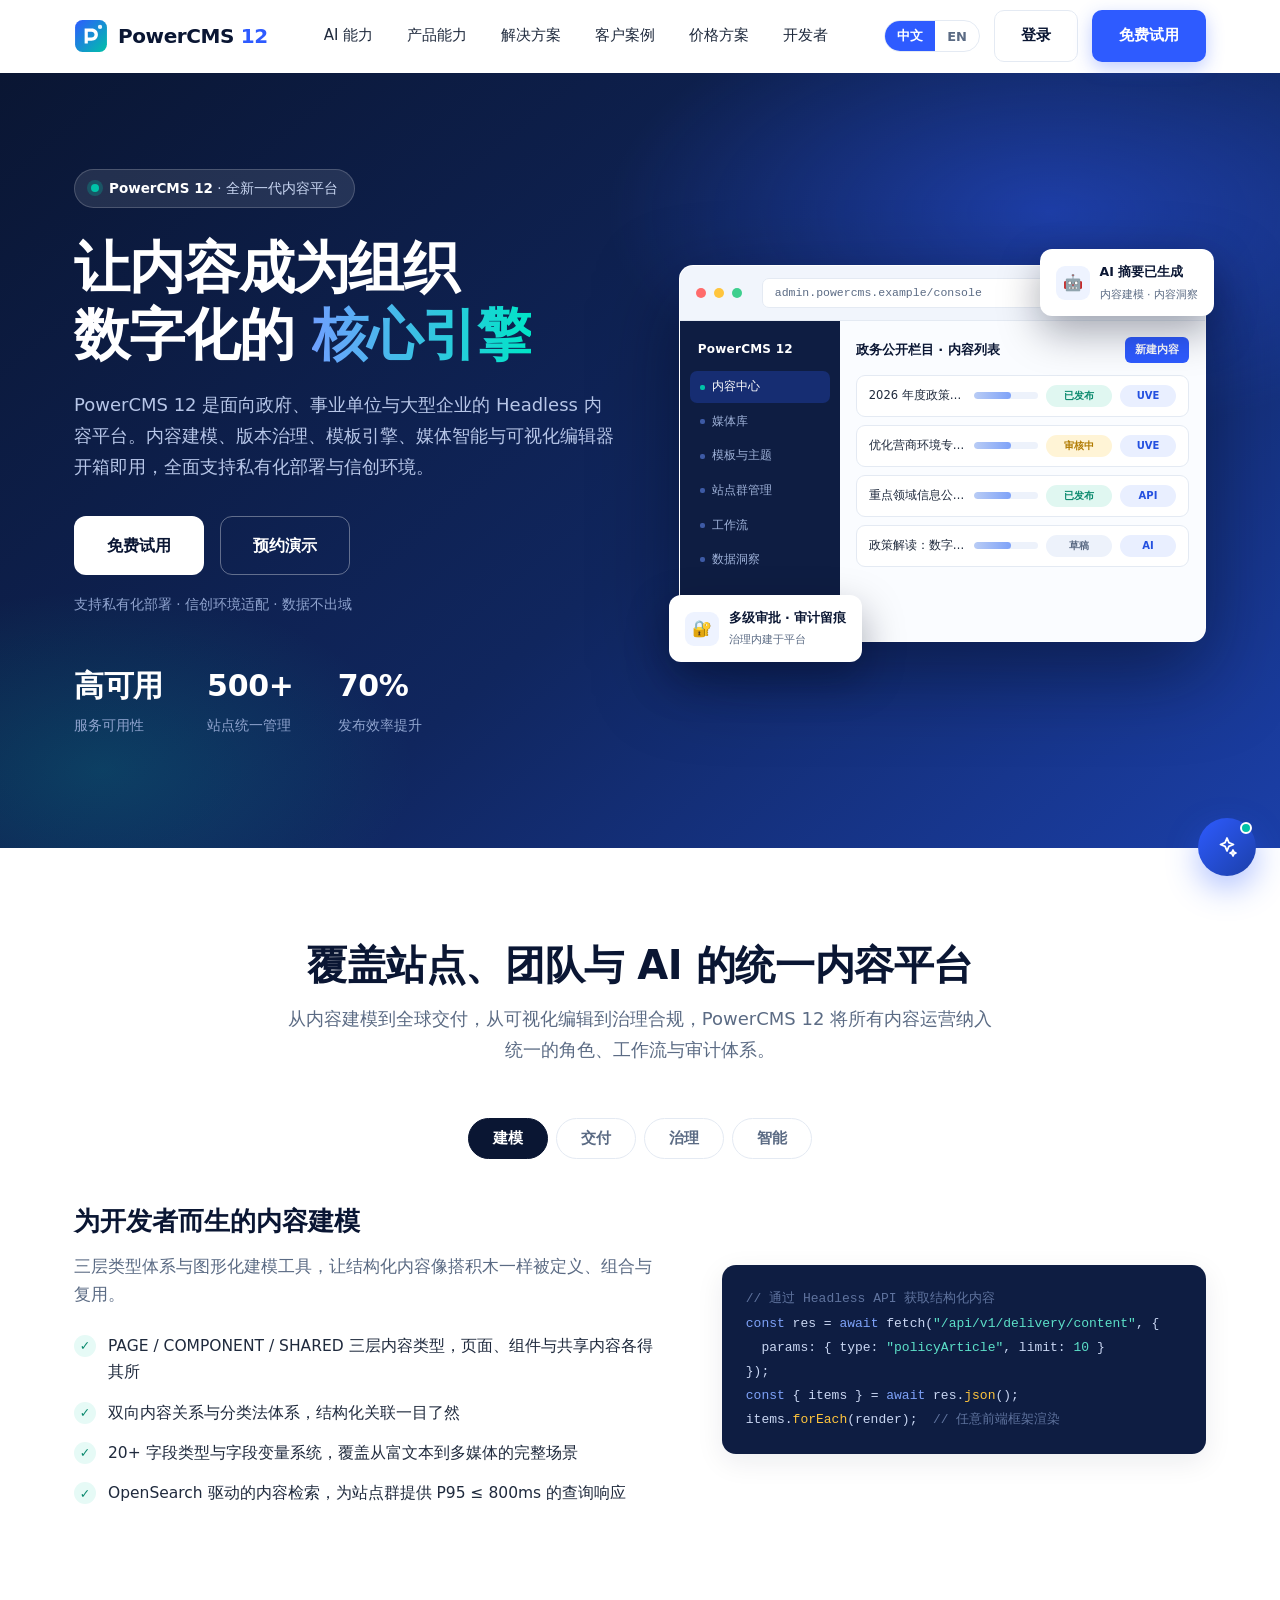
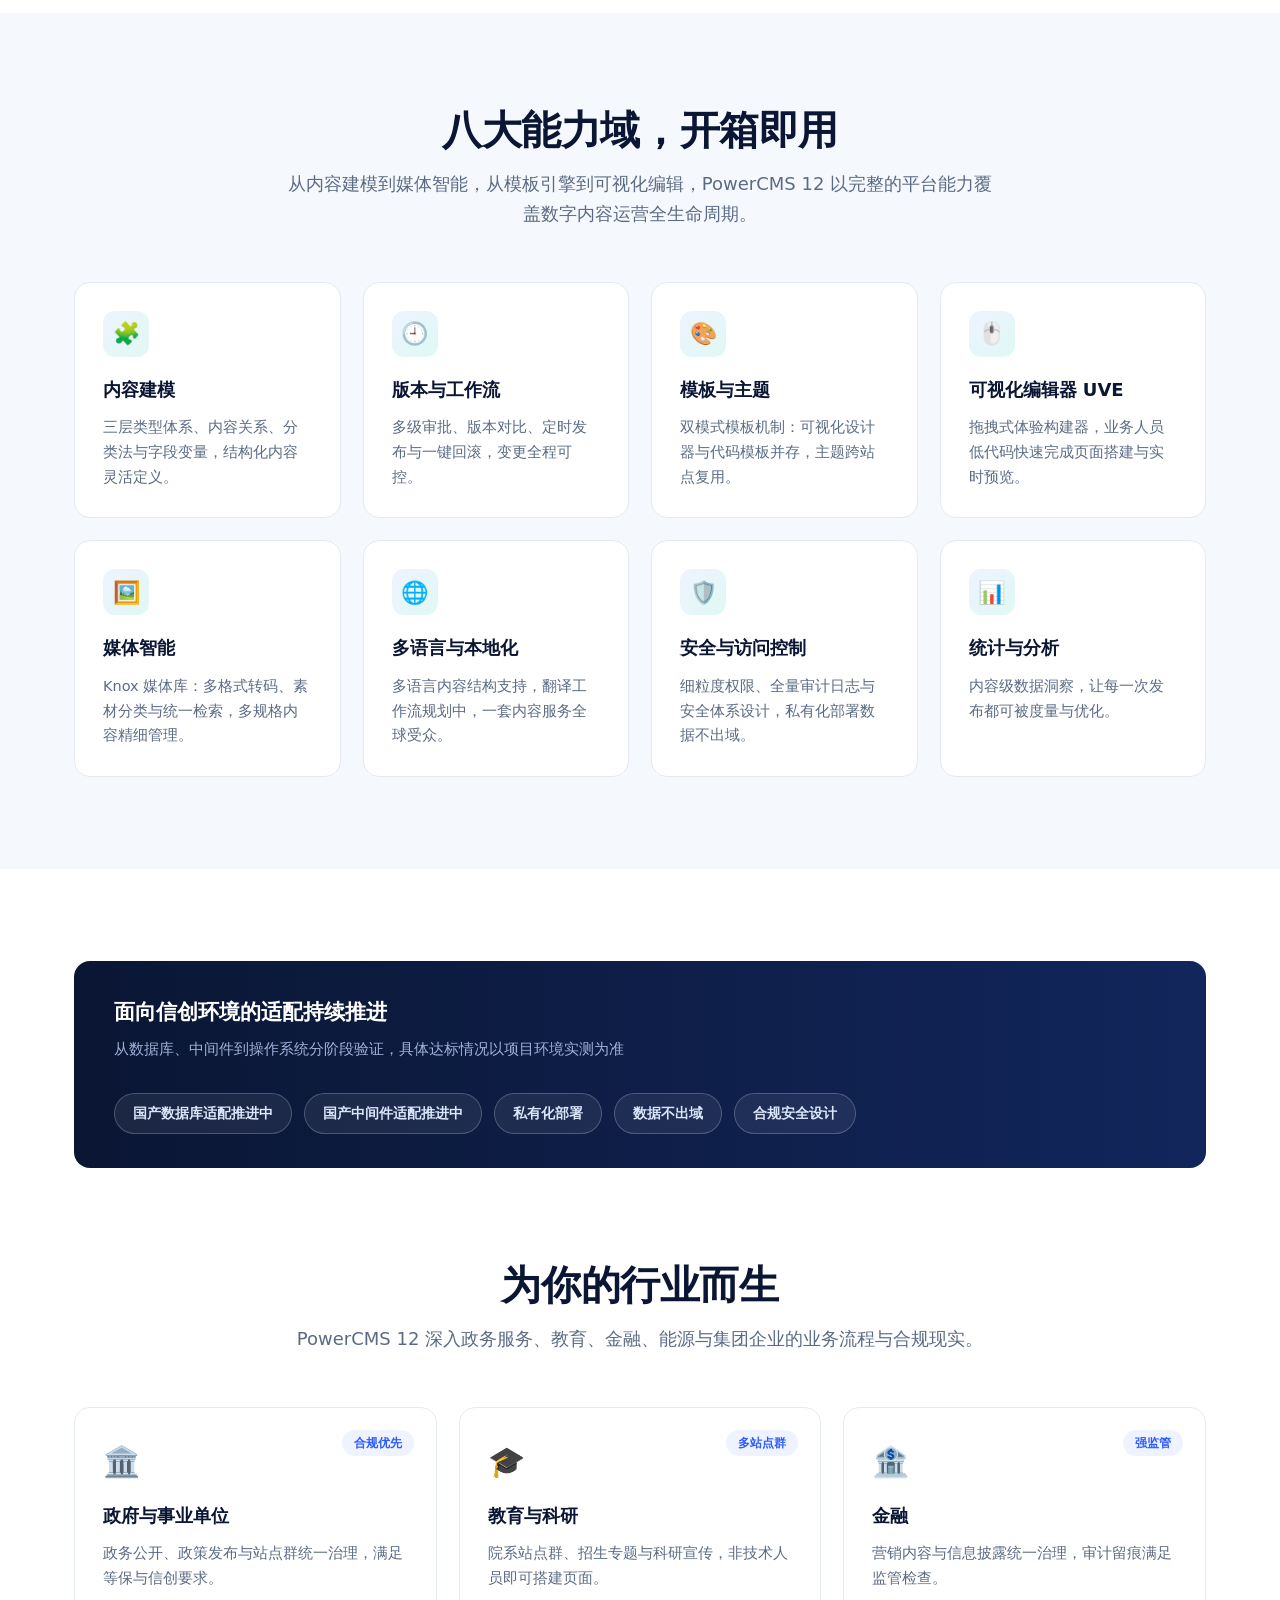
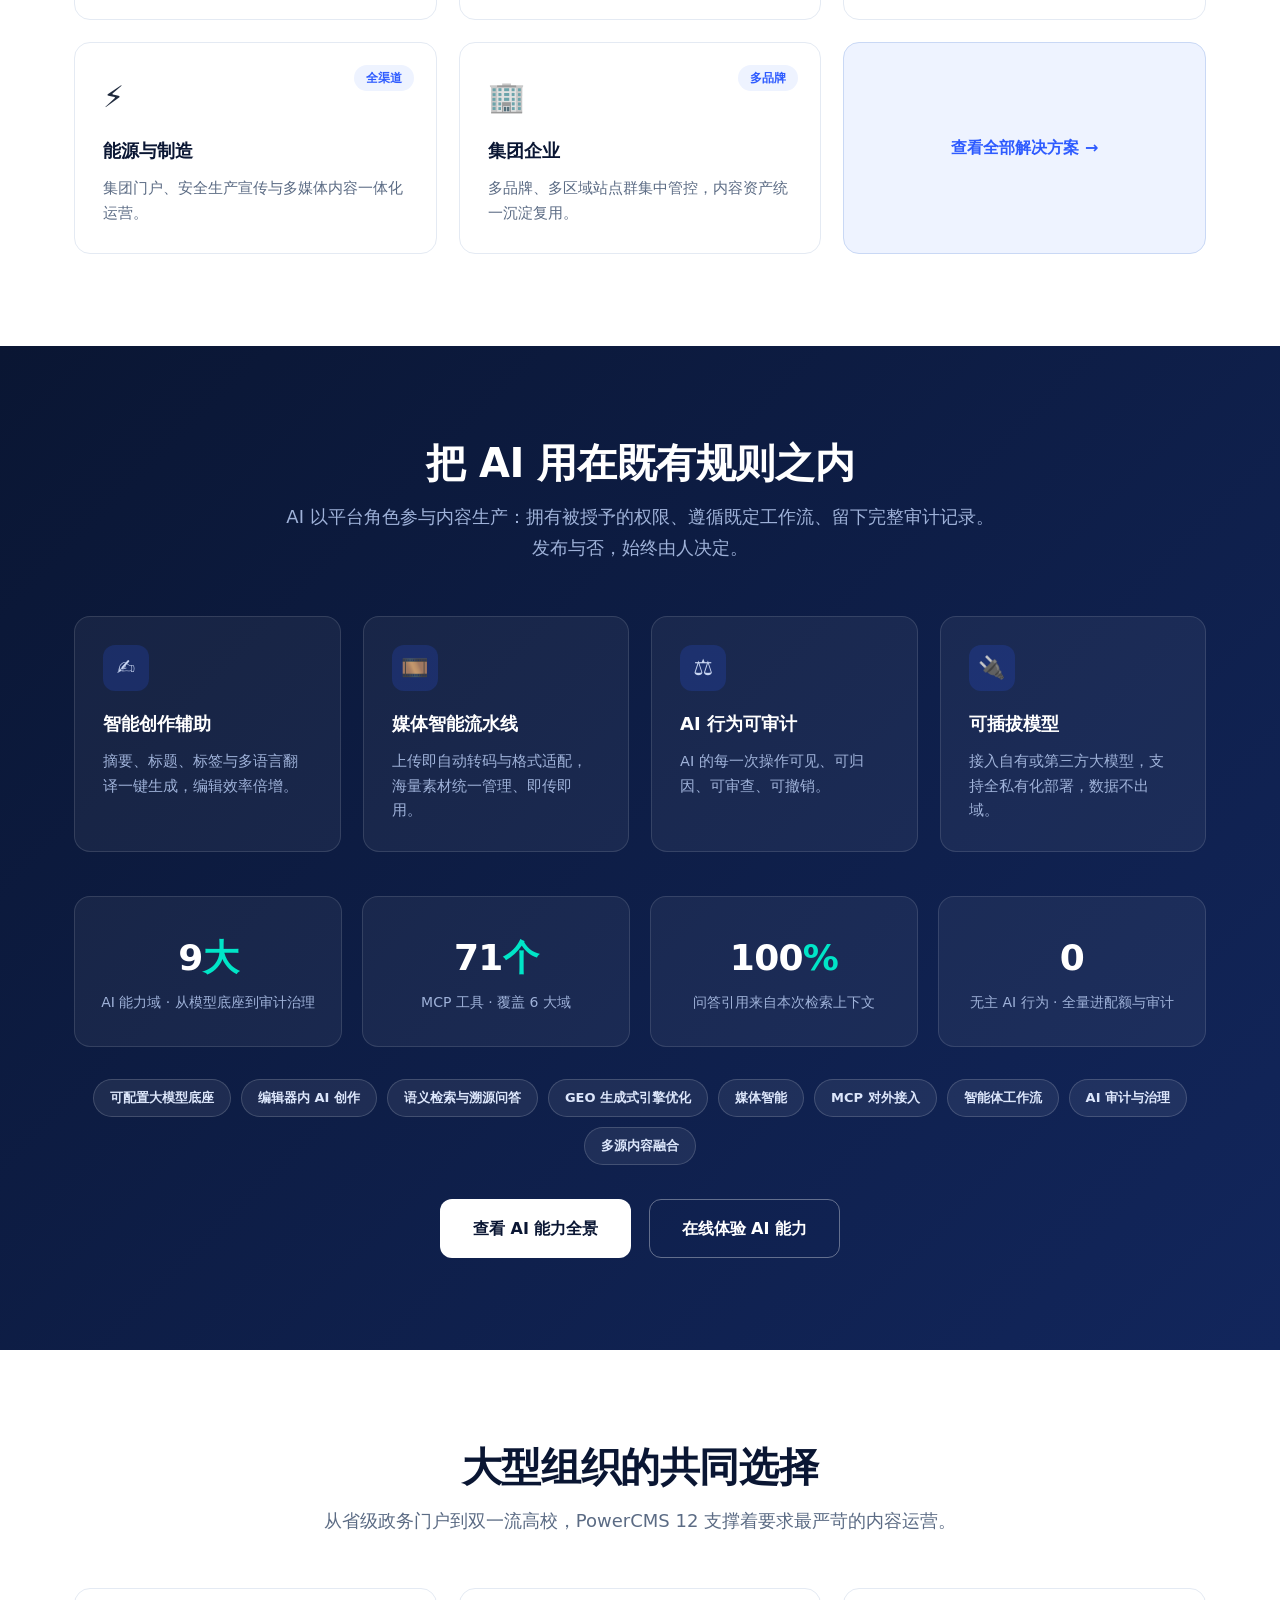
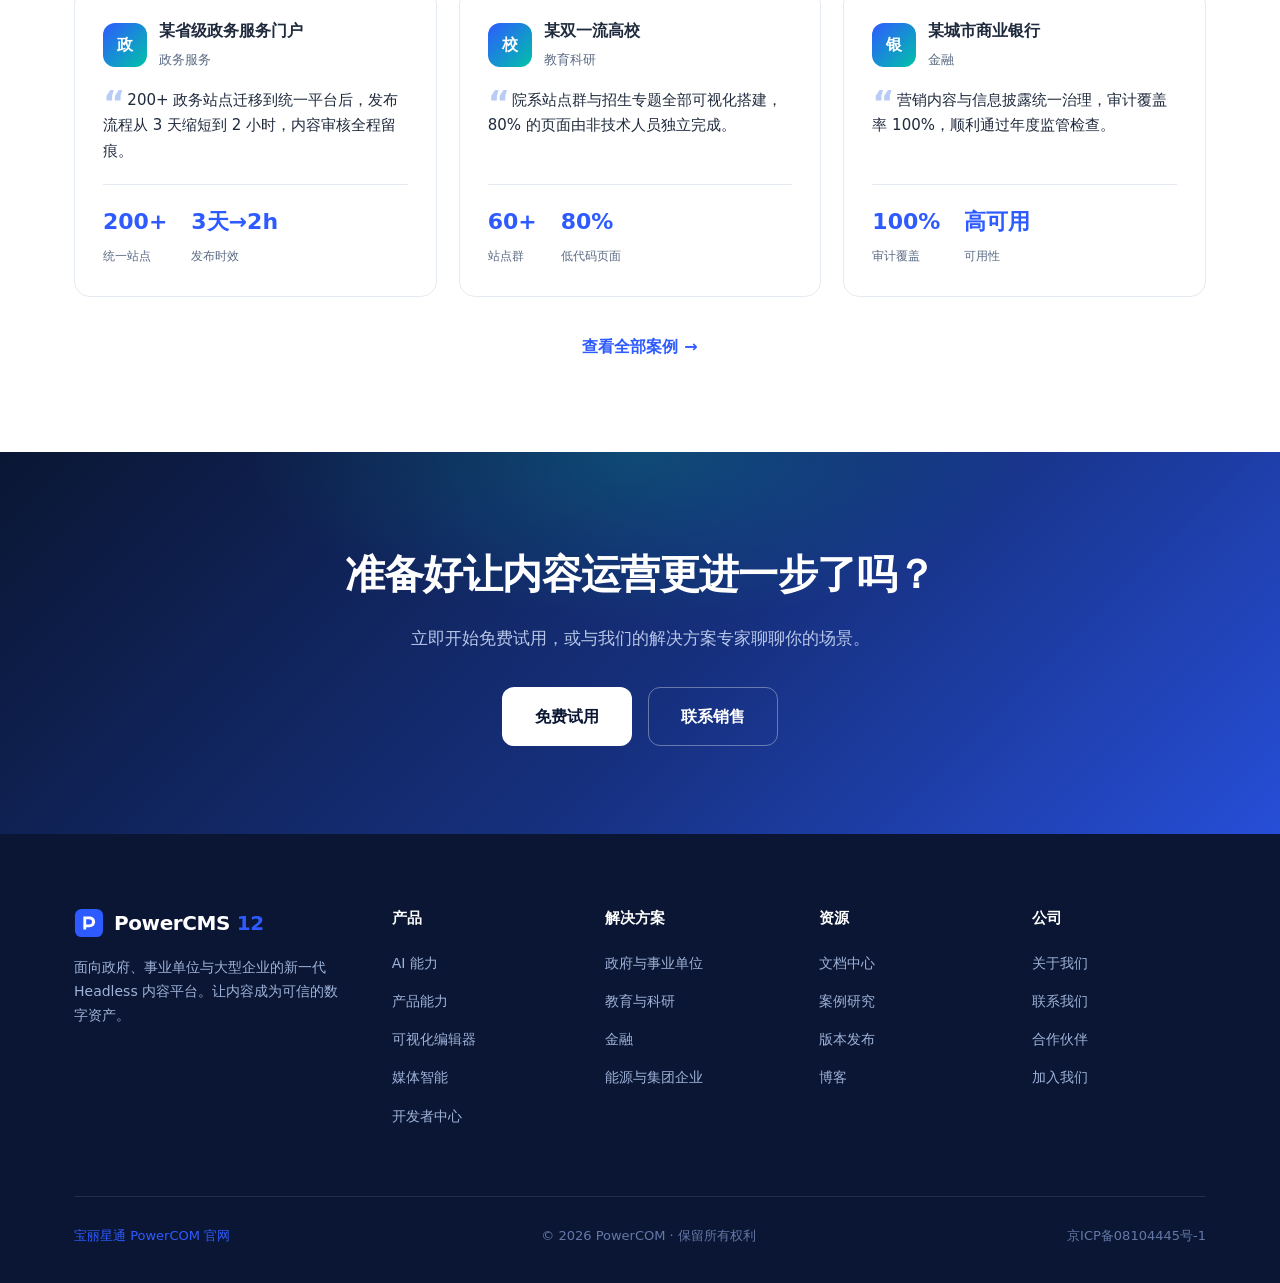
==== commit 8ba62ce8: "Update branding to PowerCOM, add real hotline, clean up section kickers Co-authored-by: Cursor <curs" ====
--- a/index.html
+++ b/index.html
@@ -114,6 +114,7 @@
   </section>
 
   <!-- ================= 客户 Logo 墙 ================= -->
+  <!--
   <section class="logo-band" data-page-node-id="s6cKVNdfTAfCOLXFLQIRp5">
     <div class="container" data-page-node-id="iyIZ82y74YnVDegFtcPCGB">
       <p class="cap" data-i18n="h.logos.cap" data-page-node-id="YEFY2NGU828PkE76CDG0X4">受到政务服务、教育、金融、能源与医疗行业的信赖</p>
@@ -123,12 +124,12 @@
       </div>
     </div>
   </section>
-
+  -->
   <!-- ================= 平台能力 Tabs ================= -->
   <section class="section" id="platform" data-page-node-id="eGST7xxwhAi5uAHR6wvpwt">
     <div class="container" data-page-node-id="d8jdiWNwJGl2RiEJ1xz2La">
       <div class="section-head center" data-page-node-id="UCFi0Zpaf4VxNoE4IKcIq0">
-        <span class="kicker" data-i18n="h.plat.kicker" data-page-node-id="avRlyCjYpGZFugOLstLHDg">一个平台</span>
+	    <!--<span class="kicker" data-i18n="h.plat.kicker" data-page-node-id="avRlyCjYpGZFugOLstLHDg">一个平台</span>-->
         <h2 class="section-title" data-i18n="h.plat.title" data-page-node-id="u7s4Dr6Ar5tsgH67Y7WIZe">覆盖站点、团队与 AI 的统一内容平台</h2>
         <p class="section-sub" data-i18n="h.plat.sub" data-page-node-id="7wuEZ9IpzfvkCzbPGoVTTu">从内容建模到全球交付，从可视化编辑到治理合规，PowerCMS 12 将所有内容运营纳入统一的角色、工作流与审计体系。</p>
       </div>
@@ -241,7 +242,7 @@
   <section class="section section-soft" data-page-node-id="aoDWLyVQFvSb8aekF1GM7H">
     <div class="container" data-page-node-id="MgpTy0HQP7yMQIS8dqqEdO">
       <div class="section-head center" data-page-node-id="8lB4FeICZQ47CwCTqDtHcC">
-        <span class="kicker" data-i18n="h.caps.kicker" data-page-node-id="PXKdIJNb2JTa9i5BwFHdpm">产品能力</span>
+        <!--<span class="kicker" data-i18n="h.caps.kicker" data-page-node-id="PXKdIJNb2JTa9i5BwFHdpm">产品能力</span>-->
         <h2 class="section-title" data-i18n="h.caps.title" data-page-node-id="OMbF0kU52cOyNwLGXeS521">八大能力域，开箱即用</h2>
         <p class="section-sub" data-i18n="h.caps.sub" data-page-node-id="xfFGI87zwDXxNdAmrZdI20">从内容建模到媒体智能，从模板引擎到可视化编辑，PowerCMS 12 以完整的平台能力覆盖数字内容运营全生命周期。</p>
       </div>
@@ -281,7 +282,7 @@
   <section class="section" data-page-node-id="iGzWgNnAVcuzRAVCl3EXUl">
     <div class="container" data-page-node-id="0slALelUxF7eiJOGKdtpqP">
       <div class="section-head center" data-page-node-id="WJF1Bo003K0B64DIsskwdY">
-        <span class="kicker" data-i18n="h.sol.kicker" data-page-node-id="0LJg3VuCugNqQXCq0of852">解决方案</span>
+        <!--<span class="kicker" data-i18n="h.sol.kicker" data-page-node-id="0LJg3VuCugNqQXCq0of852">解决方案</span>-->
         <h2 class="section-title" data-i18n="h.sol.title" data-page-node-id="Fx6KhKWjYSYLFOPKSXNVDs">为你的行业而生</h2>
         <p class="section-sub" data-i18n="h.sol.sub" data-page-node-id="V65ej7fFA6bK0yWOyN0CVu">PowerCMS 12 深入政务服务、教育、金融、能源与集团企业的业务流程与合规现实。</p>
       </div>
@@ -327,7 +328,7 @@
   <section class="section section-dark" data-page-node-id="qoQTHP9z8B4p9UFdCuDDHX">
     <div class="container" data-page-node-id="BuBuoMOsoIwGyw1ZqNxPT5">
       <div class="section-head center" data-page-node-id="tMsndFHDDczYCHg4jfBbpc">
-        <span class="kicker" data-i18n="h.ai.kicker" data-page-node-id="Kv6Adaqzd6X7gKQ0Em30r0">AI · 治理之内</span>
+        <!--<span class="kicker" data-i18n="h.ai.kicker" data-page-node-id="Kv6Adaqzd6X7gKQ0Em30r0">AI · 治理之内</span>-->
         <h2 class="section-title" data-i18n="h.ai.title" data-page-node-id="EoZKsC9jUHGmcySpXxpjcV">把 AI 用在既有规则之内</h2>
         <p class="section-sub" data-i18n="h.ai.sub" data-page-node-id="8Wt9dWPDth3mB7yYRPaBW3">AI 以平台角色参与内容生产：拥有被授予的权限、遵循既定工作流、留下完整审计记录。发布与否，始终由人决定。</p>
       </div>
@@ -384,7 +385,7 @@
   <section class="section" data-page-node-id="HDCWaflZRu2yQWYHdBBT1j">
     <div class="container" data-page-node-id="Op7GGT51X5JIvVBFlRW13l">
       <div class="section-head center" data-page-node-id="xhjEQfU5RHUgXU0ve9nHCn">
-        <span class="kicker" data-i18n="h.case.kicker" data-page-node-id="c8ZONPHbhemPk5o0QpXQ7d">客户案例</span>
+        <!--<span class="kicker" data-i18n="h.case.kicker" data-page-node-id="c8ZONPHbhemPk5o0QpXQ7d">客户案例</span>-->
         <h2 class="section-title" data-i18n="h.case.title" data-page-node-id="RfJv7Qbr2snwEDvcooWywT">大型组织的共同选择</h2>
         <p class="section-sub" data-i18n="h.case.sub" data-page-node-id="csVZBanobPlQNZsALI25Oy">从省级政务门户到双一流高校，PowerCMS 12 支撑着要求最严苛的内容运营。</p>
       </div>
@@ -481,7 +482,7 @@
         </div>
       </div>
       <div class="footer-bottom" data-page-node-id="MALB51tZyfJwAsWg1c00g7">
-        <a href="https://www.powercom.net.cn" target="_blank" rel="noopener" data-i18n="footer.official">宝丽通 PowerCom 官网</a>
+        <a href="https://www.powercom.net.cn" target="_blank" rel="noopener" data-i18n="footer.official">宝丽星通 PowerCOM 官网</a>
         <span data-i18n="footer.copy" data-page-node-id="flaRlr9Gggw66fXi6EdIgB">© 2026 PowerCOM · 保留所有权利</span>
         <span data-i18n="footer.icp" data-page-node-id="UAy7gezUsPgbnCnTg086f5">京ICP备08104445号-1</span>
       </div>
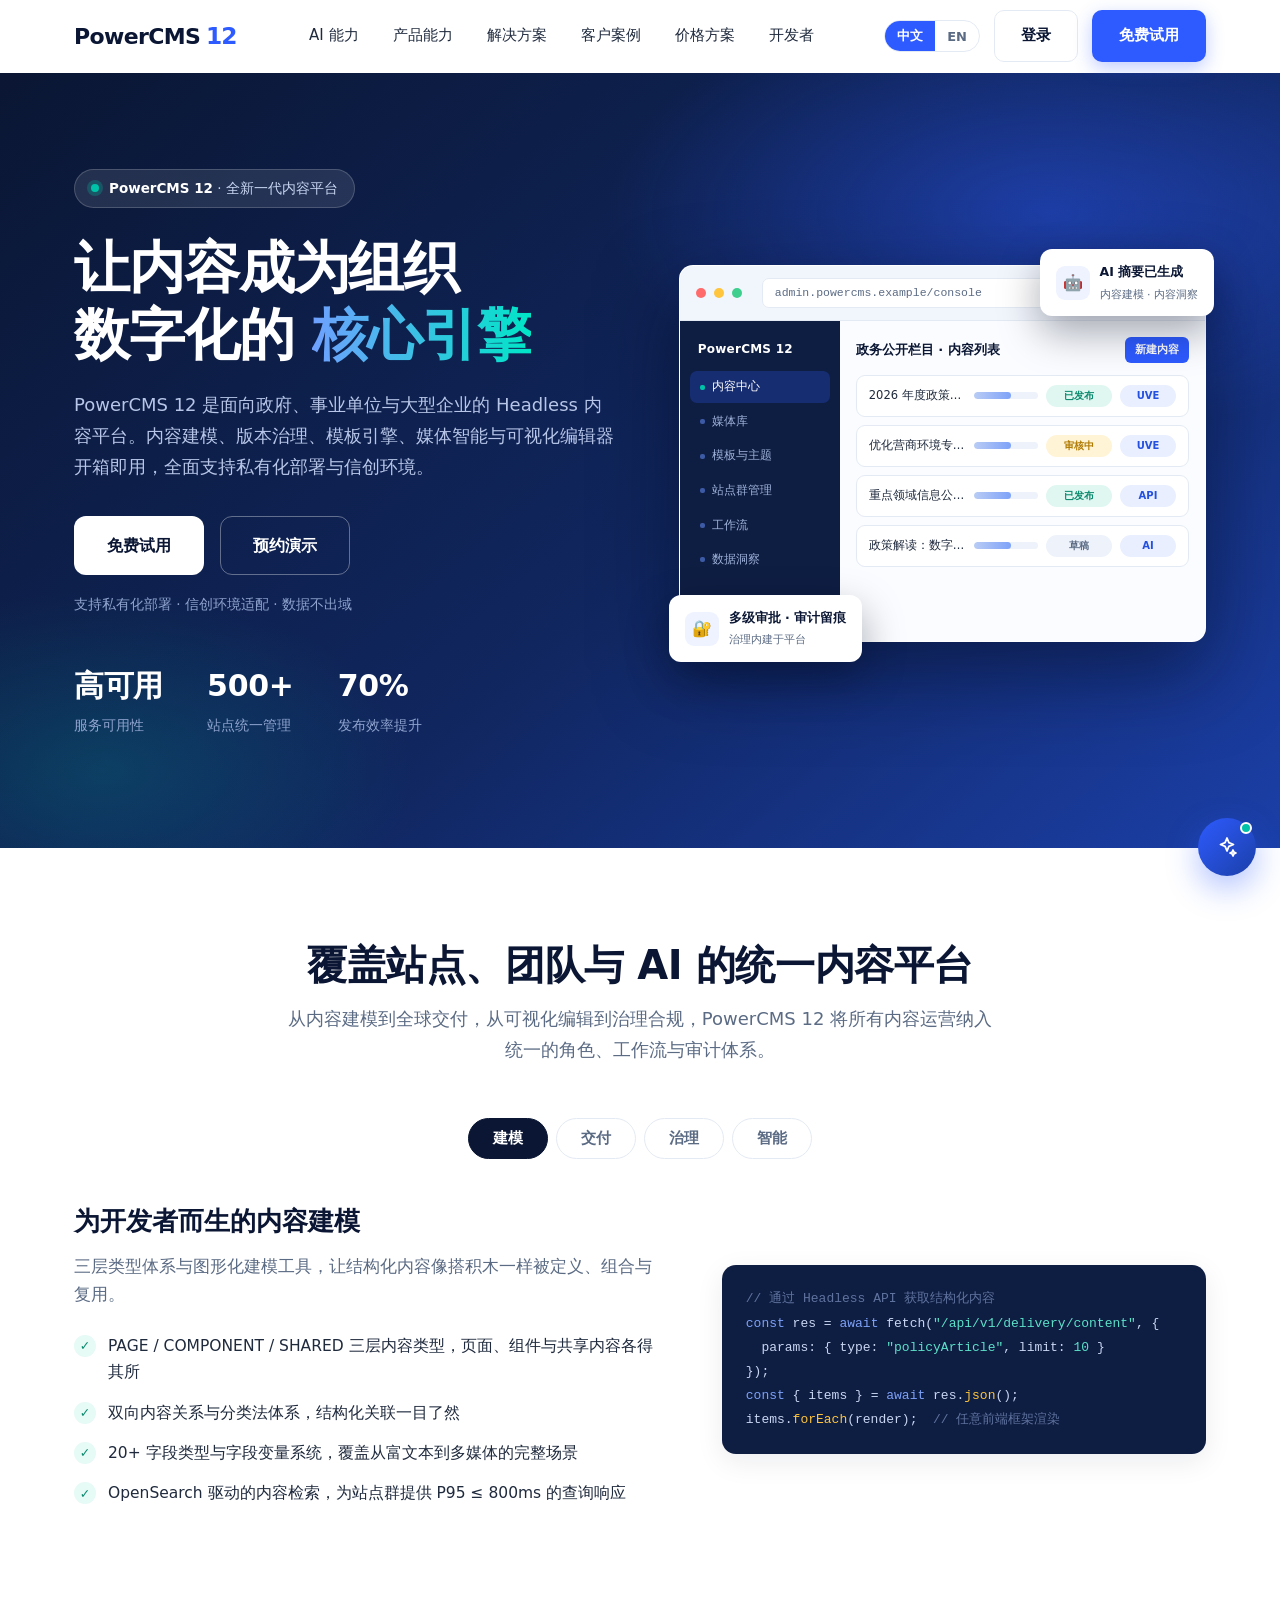
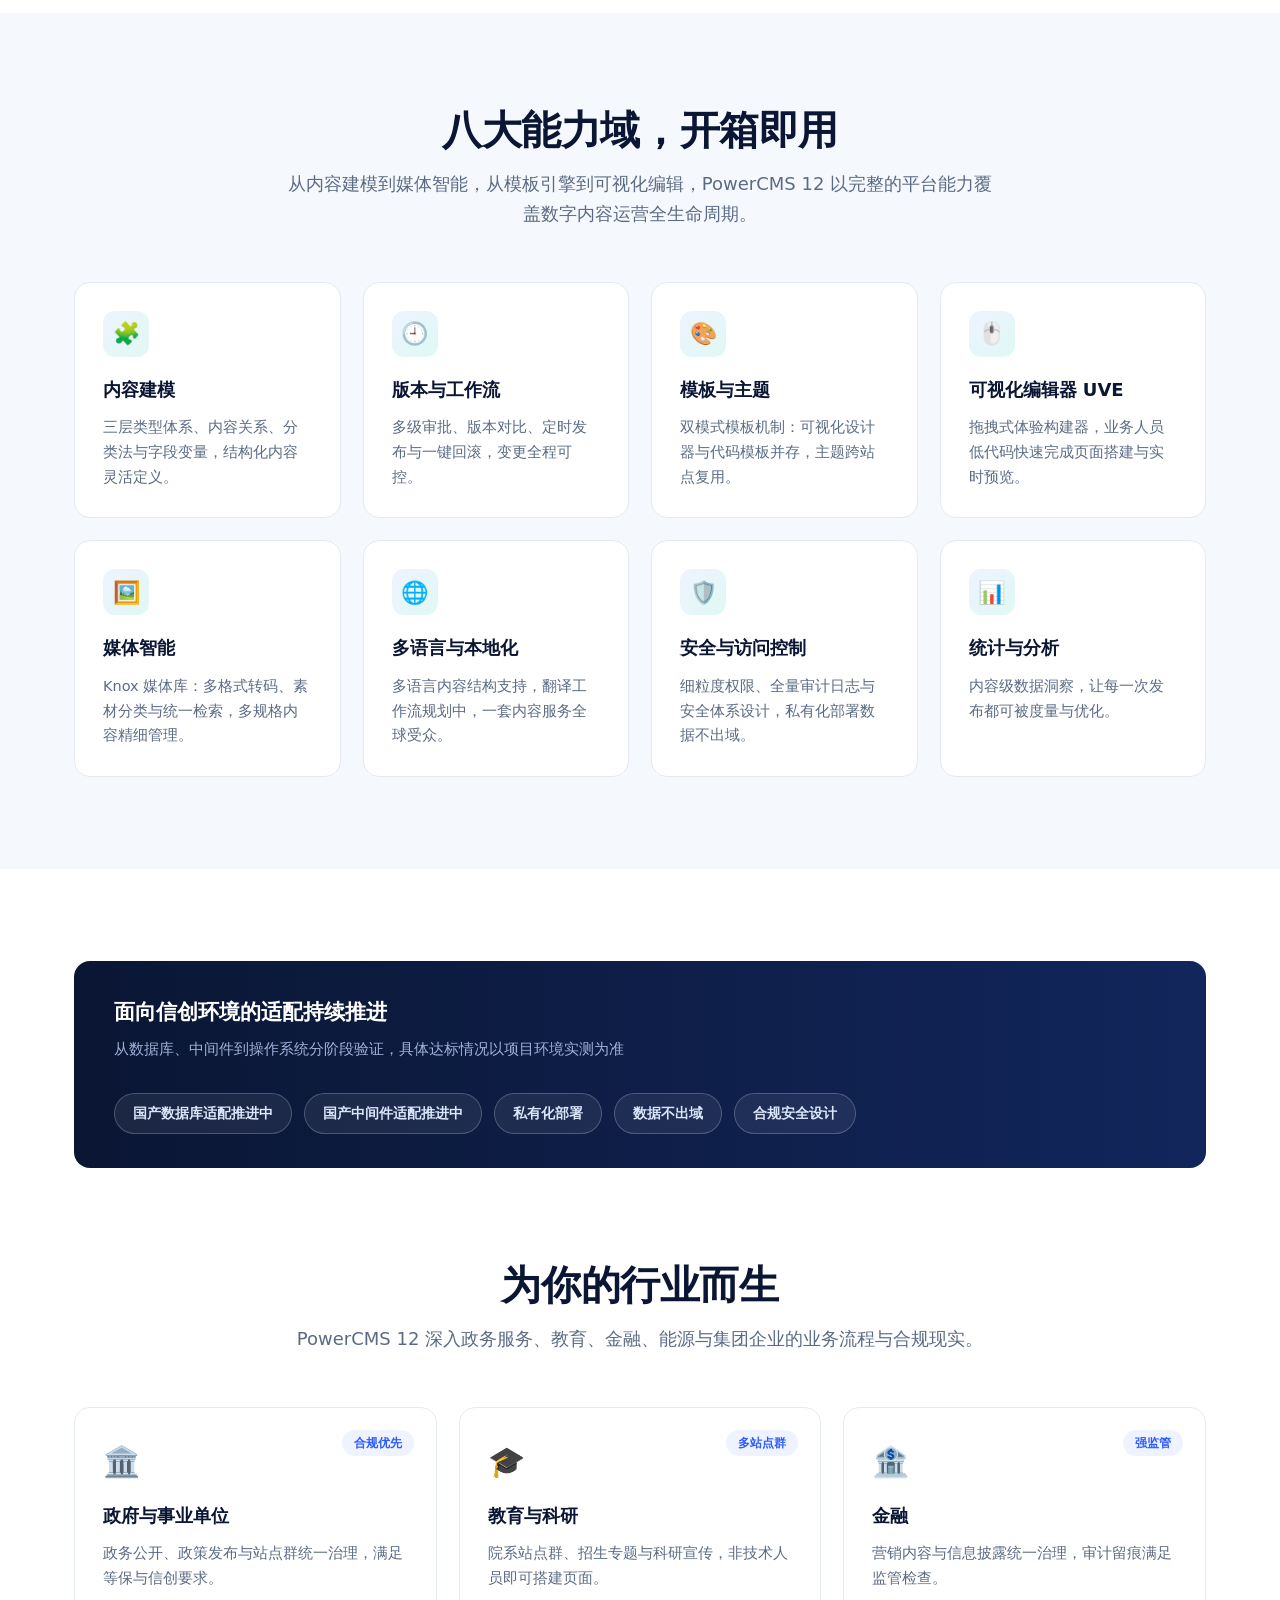
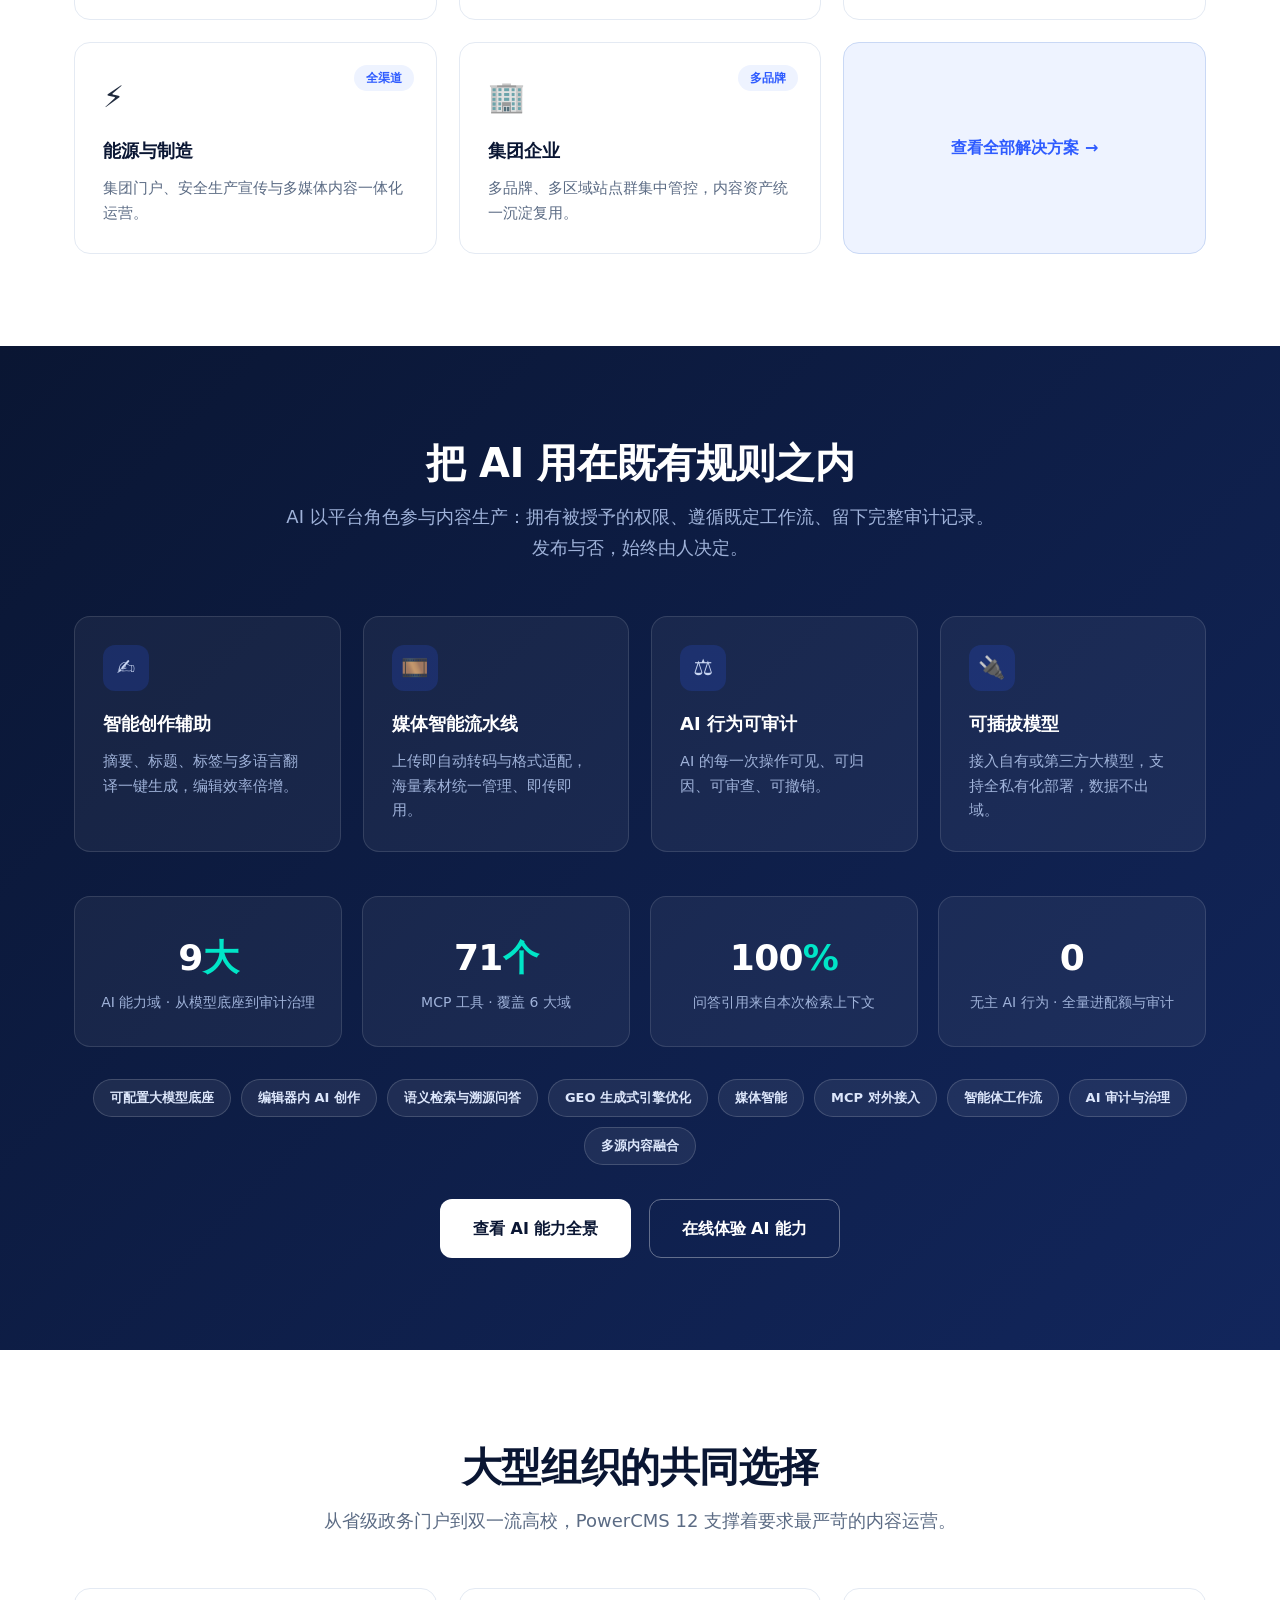
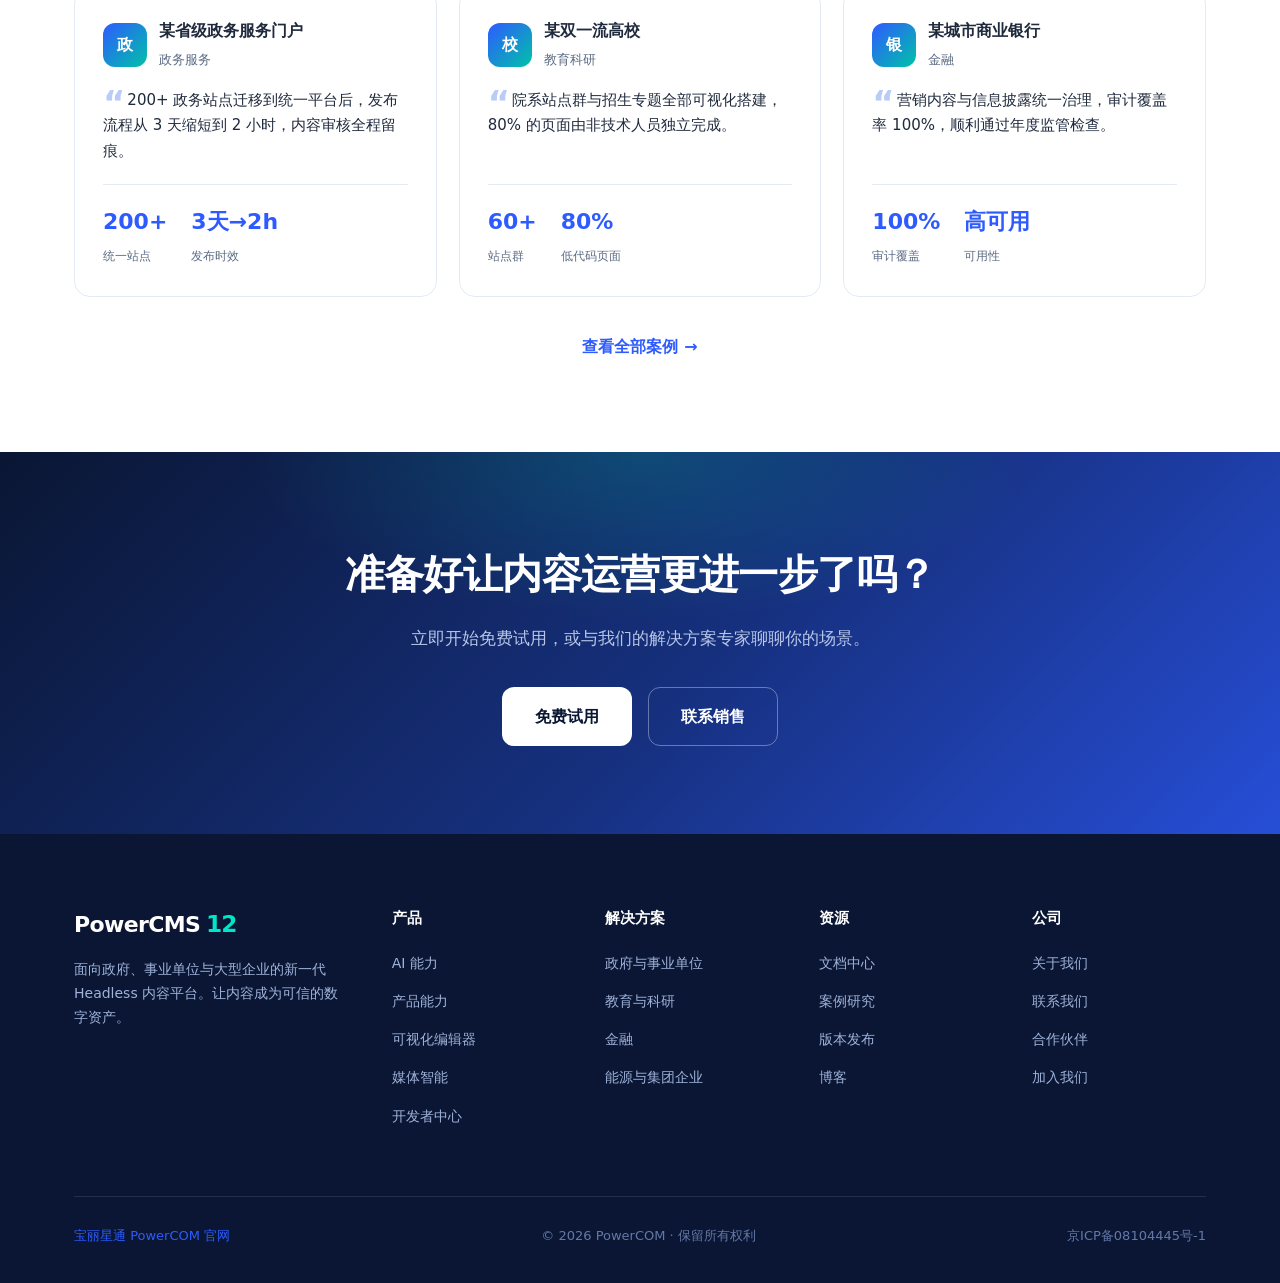
==== commit 3d140bbe: "Replace logo with pure wordmark; unify official-site branding - Replace 34/30px gradient SVG mark in" ====
--- a/index.html
+++ b/index.html
@@ -13,16 +13,8 @@
   <!-- ================= 头部导航 ================= -->
   <header class="header" data-page-node-id="9n3vwceBYKkImLRKy8BBYR">
     <div class="container nav-wrap" data-page-node-id="tN9GM4h2JTBADzNpuPi0jq">
-      <a class="brand" href="index.html" data-page-node-id="kBm64wWg0vPMtZdf2hIHkn">
-        <svg width="34" height="34" viewBox="0 0 64 64" aria-hidden="true" data-page-node-id="kfcacWvqrowDWmIJx2w6VP">
-          <defs data-page-node-id="w4UHQdcuuM6nF8UJBm9lKz"><linearGradient id="lg" x1="0" y1="0" x2="1" y2="1" data-page-node-id="FsVrUADwyl8r29qy3dBCau">
-            <stop offset="0" stop-color="#2E5BFF" data-page-node-id="Z16SBh0ld0cdtiwtqBTfk0"/><stop offset="1" stop-color="#00C2A8" data-page-node-id="9vpwlA7lHBZvrdQzG0hSOi"/>
-          </linearGradient></defs>
-          <rect x="2" y="2" width="60" height="60" rx="14" fill="url(#lg)" data-page-node-id="6D706mhOWtNP8Z0FN0ZTiP"/>
-          <path d="M20 46V18h13c7.2 0 12 4.6 12 11.4S40.2 41 33 41h-7v5h-6zm6-11h6.6c3.6 0 6-2.2 6-5.6s-2.4-5.4-6-5.4H26v11z" fill="#fff" data-page-node-id="fYlAi9hgTDp9AlEVzyUsEL"/>
-          <circle cx="49" cy="15" r="4" fill="#fff" opacity=".9" data-page-node-id="9y7acA7lxFz5txYpIrenm8"/>
-        </svg>
-        <span class="brand-name" data-page-node-id="2305ejc1H3ELkQuKnyyeKg">PowerCMS <em data-page-node-id="zvvRjw54YMC8BSNMqo27FQ">12</em></span>
+      <a class="brand" href="index.html" data-page-node-id="kBm64wWg0vPMtZdf2hIHkn" aria-label="PowerCMS 12 首页" aria-current="page">
+        <span class="brand-name">PowerCMS<span class="bn-ver">12</span></span>
       </a>
       <nav class="nav" data-page-node-id="dRsLMFL4TJROxtX893oJS7">
         <a class="nav-link" data-nav="ai" href="ai.html" data-i18n="nav.ai">AI 能力</a>
@@ -434,12 +426,8 @@
     <div class="container" data-page-node-id="ZdKkkvAqMUn9lvoyBri04k">
       <div class="footer-grid" data-page-node-id="Na5G5x38QroAOjqN8qGWqJ">
         <div data-page-node-id="RqvjVKh36hRsvagRdPUXbE">
-          <a class="brand" href="index.html" data-page-node-id="ul2QLFifesJJV2ne6gPoPh">
-            <svg width="30" height="30" viewBox="0 0 64 64" aria-hidden="true" data-page-node-id="nyVj72DT95ZrL7YC2ofZDi">
-              <rect x="2" y="2" width="60" height="60" rx="14" fill="#2E5BFF" data-page-node-id="1myILAoObSBjZ9lfkVYFy0"/>
-              <path d="M20 46V18h13c7.2 0 12 4.6 12 11.4S40.2 41 33 41h-7v5h-6zm6-11h6.6c3.6 0 6-2.2 6-5.6s-2.4-5.4-6-5.4H26v11z" fill="#fff" data-page-node-id="3sfFoQQkz0Td4PSKiDUNSh"/>
-            </svg>
-            <span class="brand-name" data-page-node-id="Gsrl7Ko4FF7zNAZYcgu7Yn">PowerCMS <em data-page-node-id="HYXBr6bvYHKBGI0fi3oAlE">12</em></span>
+          <a class="brand" href="index.html" data-page-node-id="ul2QLFifesJJV2ne6gPoPh" aria-label="PowerCMS 12 首页" aria-current="page">
+            <span class="brand-name">PowerCMS<span class="bn-ver">12</span></span>
           </a>
           <p class="ft-tag" data-i18n="footer.tag" data-page-node-id="J1sxvgxHXDe8J4JP6xUhae">面向政府、事业单位与大型企业的新一代 Headless 内容平台。让内容成为可信的数字资产。</p>
         </div>
--- a/css/style.css
+++ b/css/style.css
@@ -92,9 +92,79 @@
 .header.on-dark .nav-link, .header.on-dark .brand-name { color: #fff; }
 .header.on-dark .lang-toggle { color: #fff; border-color: rgba(255,255,255,.3); }
 .nav-wrap { display: flex; align-items: center; justify-content: space-between; height: 72px; gap: 28px; }
-.brand { display: flex; align-items: center; gap: 10px; }
-.brand-name { font-size: 20px; font-weight: 800; color: var(--ink); letter-spacing: -.02em; }
-.brand-name em { font-style: normal; color: var(--primary); }
+/* ==========================================================================
+   PowerCMS 12 · 纯文字 Logo（页头左上角）
+   —— 无图片、无图标、无 SVG 图形，仅文字 + 数字 + CSS
+   依赖：站点已有 --font / --ink / --ink-2 / --primary / --primary-600 / --teal
+   放置位置：css/style.css  第 95–97 行（原 .brand / .brand-name / .brand-name em）
+   说明：下面整段替换原三行，其余 .header.on-dark / .footer 规则保留不动
+   ========================================================================== */
+
+.brand {
+  /* 去掉图标后不再需要 flex gap，改为基线对齐的文字组 */
+  display: inline-flex; align-items: baseline; gap: 0;
+  font-family: var(--font);
+  text-decoration: none;
+  white-space: nowrap;             /* 移动端不折行 */
+  padding: 6px 2px;                /* 保证触摸热区 ≥ 44px（导航行高 72px） */
+  margin-left: -2px;               /* 视觉左对齐补偿 */
+  -webkit-tap-highlight-color: transparent;
+}
+
+.brand-name {
+  display: inline-flex; align-items: baseline; gap: .26em;
+  font-size: clamp(18px, 1.1vw + 13px, 22px);   /* 桌面 22px → 移动 18px 平滑过渡 */
+  font-weight: 800;
+  letter-spacing: -.028em;
+  line-height: 1;
+  color: var(--ink);                /* 浅色底：#0A1633，对比度 ≈ 16.9:1 */
+  transition: color .22s ease;
+}
+
+/* 版本号：局部高亮的核心识别点 */
+.brand-name .bn-ver {
+  font-weight: 800;
+  font-size: 1.06em;                /* 视觉上略大于字名，形成锚点 */
+  letter-spacing: -.045em;
+  color: var(--primary);            /* 浅色底：#2E5BFF，对比度 ≈ 5.1:1（达 WCAG AA） */
+  font-variant-numeric: tabular-nums;
+  transition: color .22s ease;
+}
+
+/* ---- 交互状态 ---- */
+.brand:hover .brand-name { color: var(--ink-2); }
+.brand:hover .bn-ver     { color: var(--primary-600); }
+.brand:focus-visible { outline: 2px solid var(--primary); outline-offset: 3px; border-radius: 6px; }
+.brand:active .bn-ver { color: var(--ink); }
+
+/* 当前页（首页）：弱化 hover，避免"可以再点一次"的误导 */
+.brand[aria-current="page"] { cursor: default; }
+.brand[aria-current="page"]:hover .brand-name { color: var(--ink); }
+.brand[aria-current="page"]:hover .bn-ver     { color: var(--primary); }
+
+/* ---- 深色场景：深色导航条 / 页脚 ---- */
+.header.on-dark .brand-name,
+.footer          .brand-name { color: #fff; }                       /* ≈ 16.9:1 */
+.header.on-dark .brand-name .bn-ver,
+.footer          .brand-name .bn-ver { color: #00E5C7; }            /* 沿用站内深色块 accent 惯例 */
+.header.on-dark .brand:hover .brand-name,
+.footer          .brand:hover .brand-name { color: #fff; }
+.header.on-dark .brand:hover .bn-ver,
+.footer          .brand:hover .bn-ver     { color: #6FF0DC; }
+.header.on-dark .brand:focus-visible,
+.footer          .brand:focus-visible     { outline-color: #6FF0DC; }
+
+/* ---- 响应式 ---- */
+@media (max-width: 860px) {
+  .brand-name { font-size: 18px; letter-spacing: -.02em; }
+}
+@media (max-width: 360px) {
+  .brand-name { font-size: 16.5px; }
+  .brand-name .bn-ver { letter-spacing: -.02em; }
+}
+@media (prefers-reduced-motion: reduce) {
+  .brand-name, .brand-name .bn-ver { transition: none; }
+}
 .nav { display: flex; align-items: center; gap: 6px; }
 .nav-link {
   position: relative; padding: 8px 14px; border-radius: 8px;
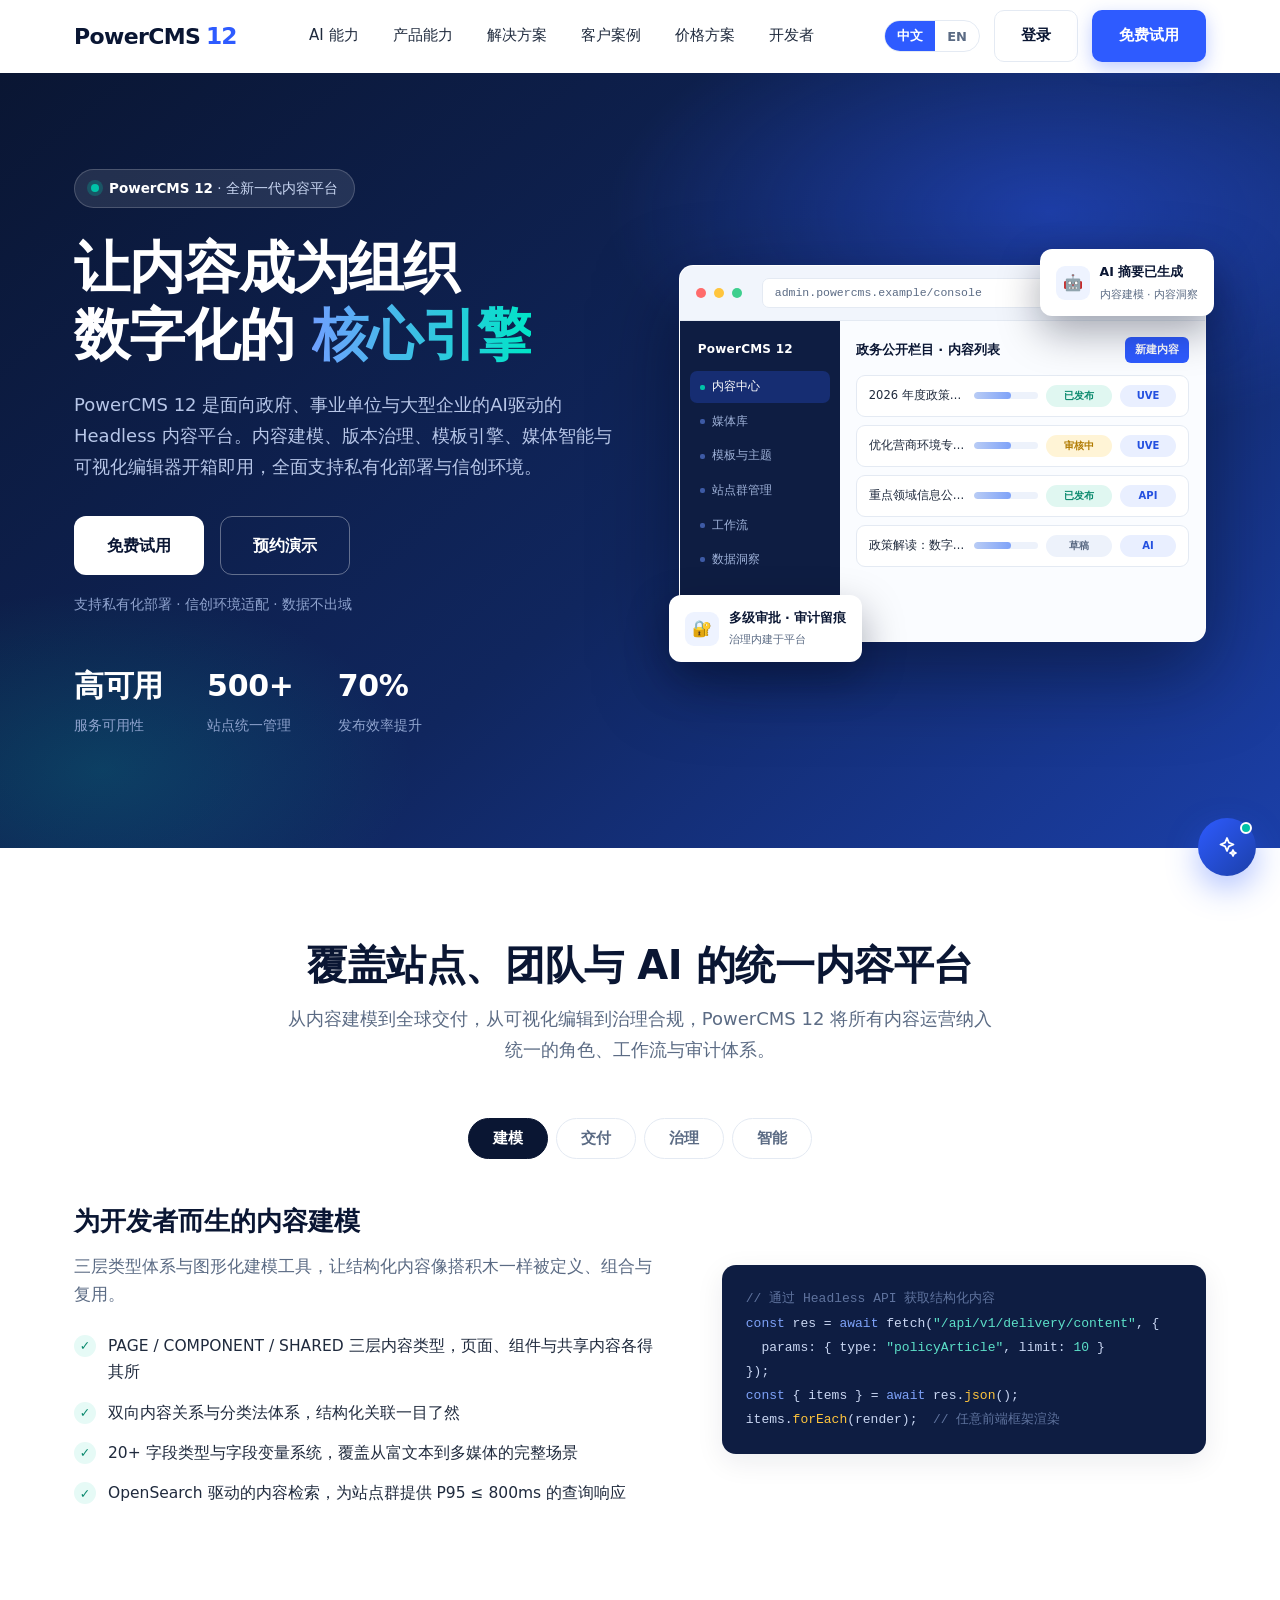
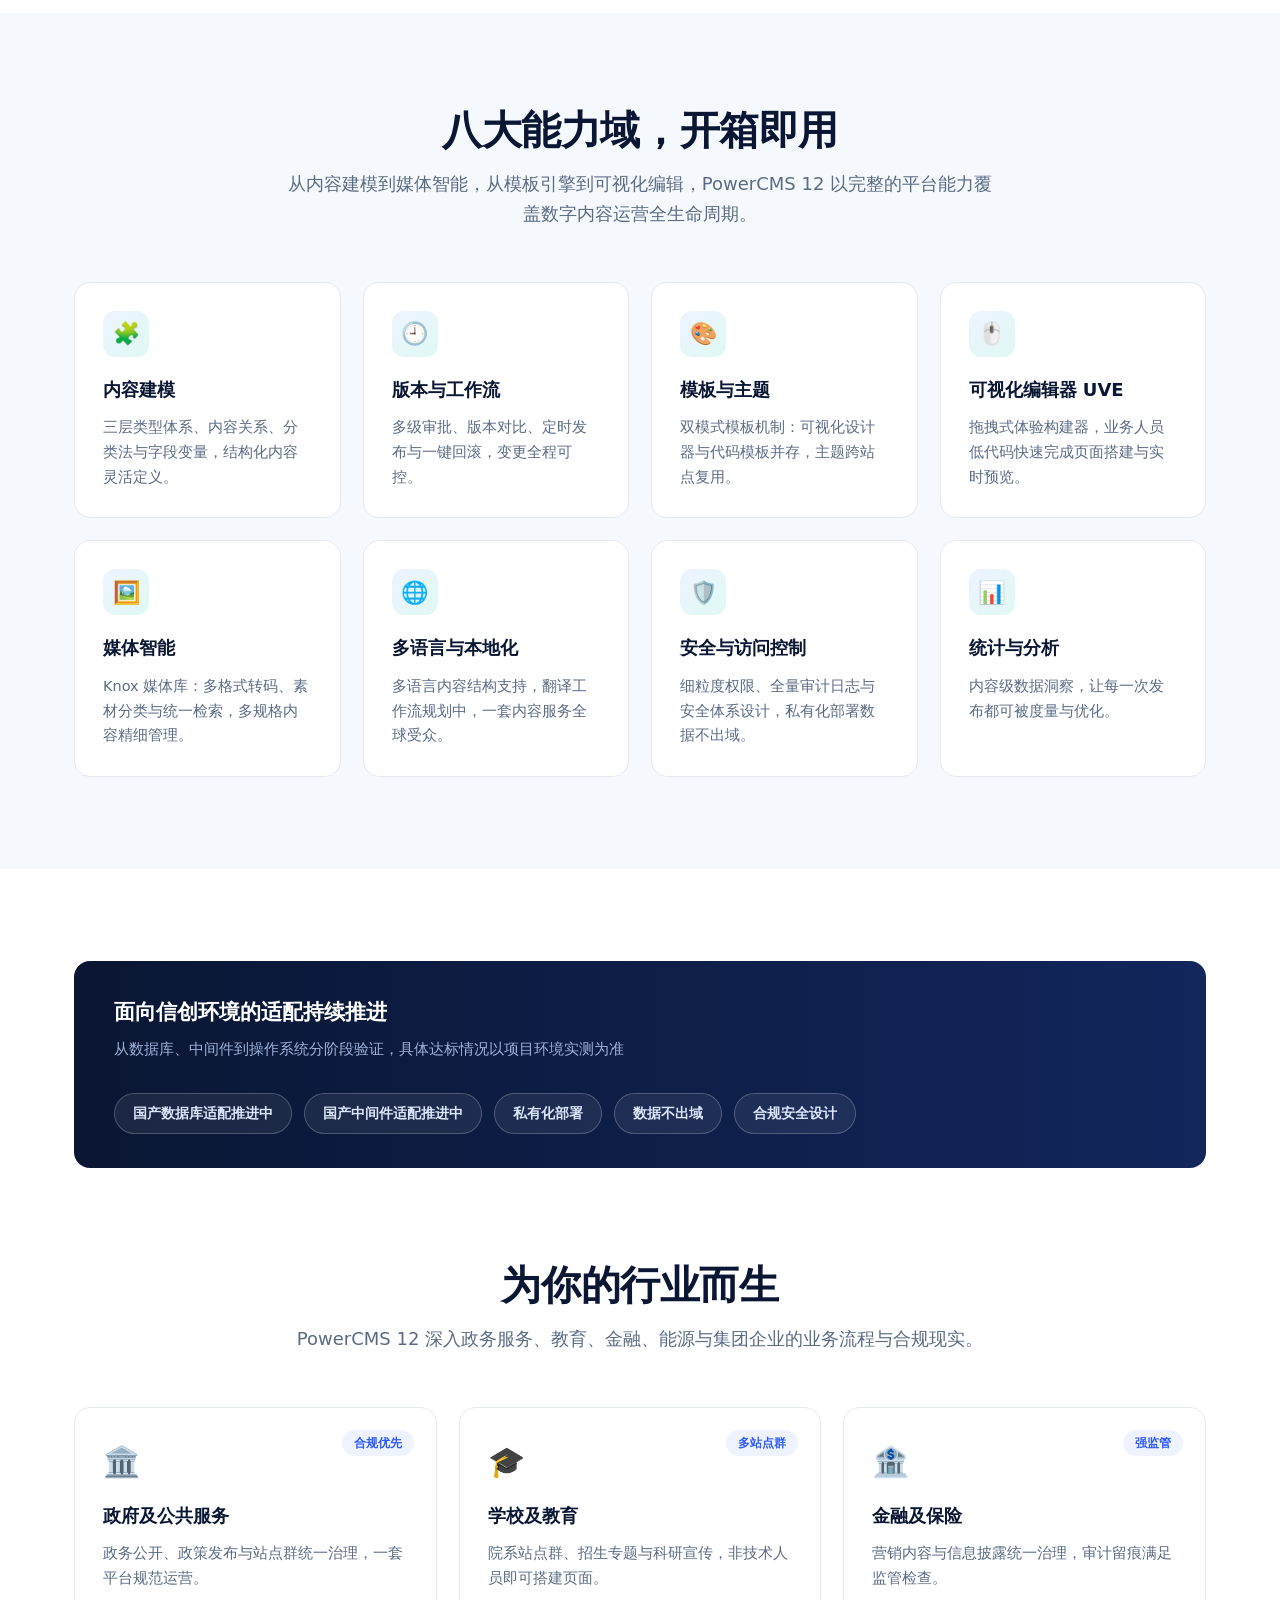
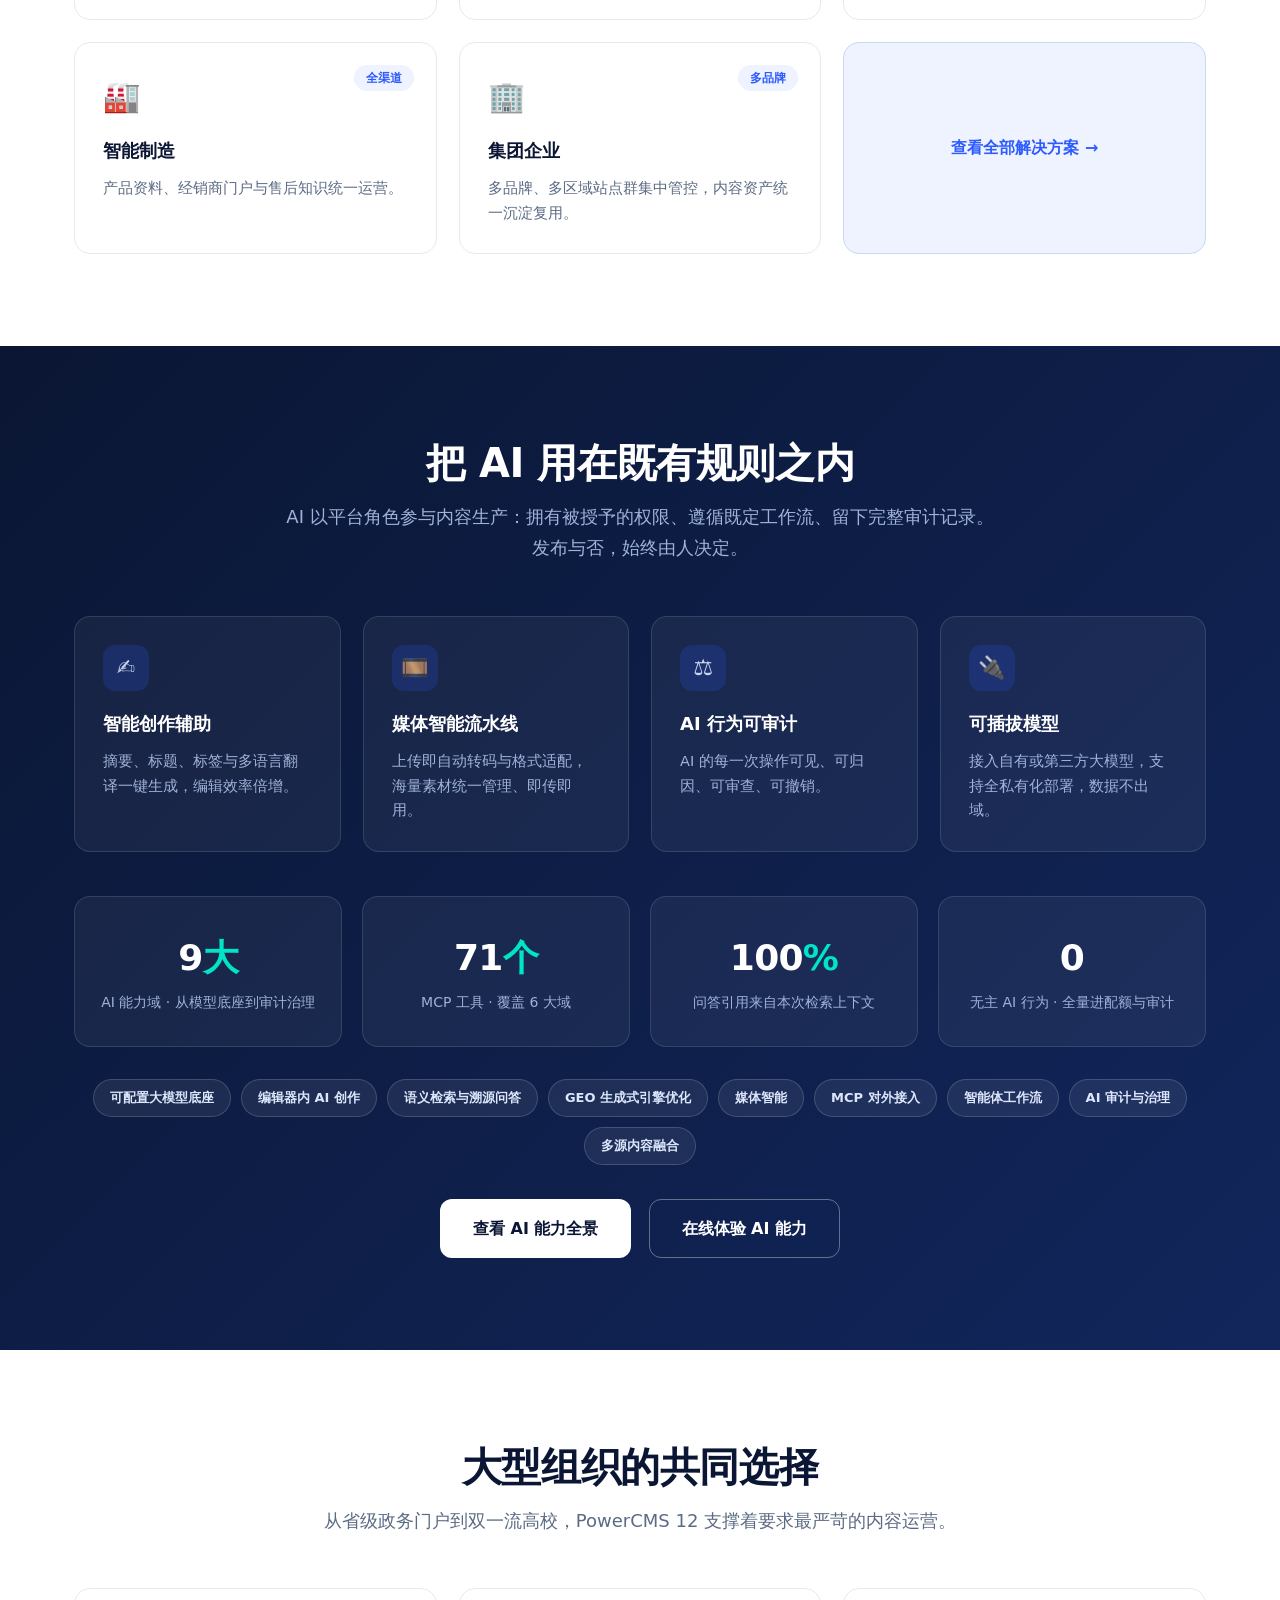
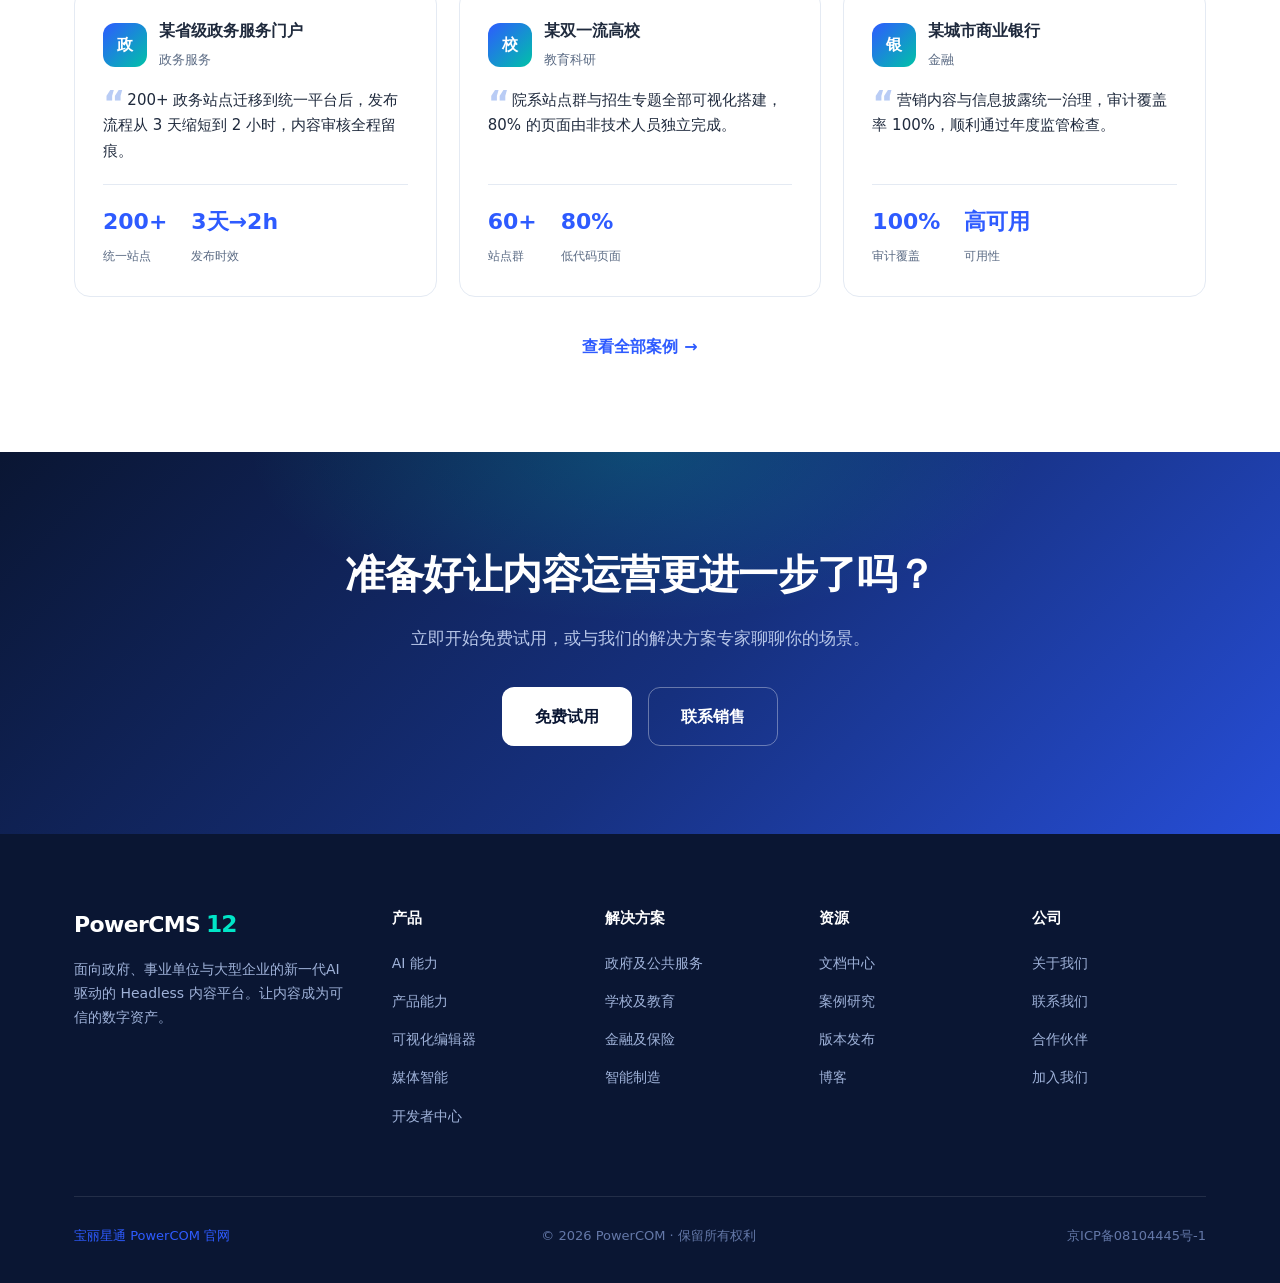
==== commit 5fe868bb: "Rebuild solutions page around scenarios and industries; rewrite customers page solutions.html - Add " ====
--- a/index.html
+++ b/index.html
@@ -4,7 +4,7 @@
   <meta charset="UTF-8" data-page-node-id="423FnBr1VRAIdDVBE4B3vF">
   <meta name="viewport" content="width=device-width, initial-scale=1.0" data-page-node-id="BAmvBkwfvZGQnsPDZHV0Ll">
   <title>PowerCMS 12 — 面向大型组织的新一代 Headless 内容平台</title>
-  <meta name="description" content="PowerCMS 12 是面向政府、事业单位与大型企业的 Headless 内容平台：内容建模、版本治理、模板引擎、媒体智能、可视化编辑器，支持私有化部署与信创环境。" data-page-node-id="FqWoCxioWAnpmRwpm8Pwj5">
+  <meta name="description" content="PowerCMS 12 是面向政府、事业单位与大型企业的 AI驱动的 Headless 内容平台：内容建模、版本治理、模板引擎、媒体智能、可视化编辑器，支持私有化部署与信创环境。" data-page-node-id="FqWoCxioWAnpmRwpm8Pwj5">
   <link rel="icon" type="image/svg+xml" href="assets/favicon.svg" data-page-node-id="GtfBVXceMHrastHqHXdTW0">
   <link rel="stylesheet" href="css/style.css" data-page-node-id="KbmSV0vgxRPyPYLOCqRTsx">
 </head>
@@ -56,7 +56,7 @@
       <div data-page-node-id="EW1zGia3kiCs1RrPchaTin">
         <div class="hero-badge" data-page-node-id="DfwAEGwMoDpaj70DEqu6oU"><span class="dot" data-page-node-id="zHTadNRelVrqqwDQEItYyc"></span><span data-i18n="h.hero.badge" data-page-node-id="p3hJF8zVQ6L0JAcx1wl1MB"><b data-page-node-id="rd3eD8AWFc4uRW5bSkzDui">PowerCMS 12</b> · 全新一代内容平台</span></div>
         <h1 data-i18n="h.hero.title" data-page-node-id="TPPGmScMV94W1FxgsVKdr9">让内容成为组织<br data-page-node-id="vrEGTEDkgpyDNfoSI2WeG2">数字化的 <span class="grad" data-page-node-id="Y4ZBeCUFXUeOUsngO0zuD8">核心引擎</span></h1>
-        <p class="hero-sub" data-i18n="h.hero.sub" data-page-node-id="c5QoLqZx2nov8vcg8NFJUm">PowerCMS 12 是面向政府、事业单位与大型企业的 Headless 内容平台。内容建模、版本治理、模板引擎、媒体智能与可视化编辑器开箱即用，全面支持私有化部署与信创环境。</p>
+        <p class="hero-sub" data-i18n="h.hero.sub" data-page-node-id="c5QoLqZx2nov8vcg8NFJUm">PowerCMS 12 是面向政府、事业单位与大型企业的AI驱动的 Headless 内容平台。内容建模、版本治理、模板引擎、媒体智能与可视化编辑器开箱即用，全面支持私有化部署与信创环境。</p>
         <div class="hero-cta" data-page-node-id="yc044M2njuaWICPER4HcJd">
           <a class="btn btn-light btn-lg" href="pricing.html" data-i18n="h.hero.cta1" data-page-node-id="VWyiVMW6mAZ0KNhHUOq0DN">免费试用</a>
           <a href="contact.html" class="btn btn-outline-light btn-lg" data-i18n="h.hero.cta2" data-page-node-id="Tr5AJE0wpPLlwgvNqu1XiZ">预约演示</a>
@@ -279,31 +279,31 @@
         <p class="section-sub" data-i18n="h.sol.sub" data-page-node-id="V65ej7fFA6bK0yWOyN0CVu">PowerCMS 12 深入政务服务、教育、金融、能源与集团企业的业务流程与合规现实。</p>
       </div>
       <div class="grid grid-3" data-page-node-id="9VOYB27dUOlcP4PA56Innq">
-        <a class="card ind-card reveal" href="solutions.html" data-page-node-id="4Xy8XChiGzbhfu1Ed3xVBZ">
+        <a class="card ind-card reveal" href="solutions.html#ind-gov" data-page-node-id="4Xy8XChiGzbhfu1Ed3xVBZ">
           <div class="tag" data-i18n="h.sol.c1tag" data-page-node-id="tU9NwAmq0SYPUh6o8zXco9">合规优先</div>
           <div class="ind-ico" data-page-node-id="DcdRAOt2yazFiasoS7HpxI">🏛️</div>
-          <h3 data-i18n="h.sol.c1t" data-page-node-id="oiCE8bRH8sAys2f8wiTlZ3">政府与事业单位</h3>
-          <p data-i18n="h.sol.c1d" data-page-node-id="6O2KyJSICmjpEyoTNKvmfu">政务公开、政策发布与站点群统一治理，满足等保与信创要求。</p>
-        </a>
-        <a class="card ind-card reveal" href="solutions.html" data-page-node-id="jHLnNcxaLyCwW89abmD58q">
+          <h3 data-i18n="h.sol.c1t" data-page-node-id="oiCE8bRH8sAys2f8wiTlZ3">政府及公共服务</h3>
+          <p data-i18n="h.sol.c1d" data-page-node-id="6O2KyJSICmjpEyoTNKvmfu">政务公开、政策发布与站点群统一治理，一套平台规范运营。</p>
+        </a>
+        <a class="card ind-card reveal" href="solutions.html#ind-edu" data-page-node-id="jHLnNcxaLyCwW89abmD58q">
           <div class="tag" data-i18n="h.sol.c2tag" data-page-node-id="H4V6xqLstz6M27eV9ivjzQ">多站点群</div>
           <div class="ind-ico" data-page-node-id="V6tiHGIuutrPYw4vGl2FOH">🎓</div>
-          <h3 data-i18n="h.sol.c2t" data-page-node-id="y1Hz5DQ0g7WrvQJFL5YsWb">教育与科研</h3>
+          <h3 data-i18n="h.sol.c2t" data-page-node-id="y1Hz5DQ0g7WrvQJFL5YsWb">学校及教育</h3>
           <p data-i18n="h.sol.c2d" data-page-node-id="CUw3gF0kU1XKc6KpmgHbX8">院系站点群、招生专题与科研宣传，非技术人员即可搭建页面。</p>
         </a>
-        <a class="card ind-card reveal" href="solutions.html" data-page-node-id="AIu6XAYIIjy3aNaO77mkh5">
+        <a class="card ind-card reveal" href="solutions.html#ind-fin" data-page-node-id="AIu6XAYIIjy3aNaO77mkh5">
           <div class="tag" data-i18n="h.sol.c3tag" data-page-node-id="llA9CJy1PQEldZ3jQbhKCJ">强监管</div>
           <div class="ind-ico" data-page-node-id="4B7pLMaNEN0ZP2Gi3RDtmC">🏦</div>
-          <h3 data-i18n="h.sol.c3t" data-page-node-id="LR1ku4iH5vhI0u3C81Lgu3">金融</h3>
+          <h3 data-i18n="h.sol.c3t" data-page-node-id="LR1ku4iH5vhI0u3C81Lgu3">金融及保险</h3>
           <p data-i18n="h.sol.c3d" data-page-node-id="79AH6ZHOoDSTtJ5dAh7bB1">营销内容与信息披露统一治理，审计留痕满足监管检查。</p>
         </a>
-        <a class="card ind-card reveal" href="solutions.html" data-page-node-id="RTGBiEElK5v0eYHKPoAlOa">
+        <a class="card ind-card reveal" href="solutions.html#ind-mfg" data-page-node-id="RTGBiEElK5v0eYHKPoAlOa">
           <div class="tag" data-i18n="h.sol.c4tag" data-page-node-id="ZsmFRkM8MDBdVjZVRmluNS">全渠道</div>
-          <div class="ind-ico" data-page-node-id="uXT4QP6LzgEiOifjAYhPgk">⚡</div>
-          <h3 data-i18n="h.sol.c4t" data-page-node-id="oT5LsElBzY1EIgvfTGpzBP">能源与制造</h3>
-          <p data-i18n="h.sol.c4d" data-page-node-id="B5qQpyY5DGigot3gqCF1la">集团门户、安全生产宣传与多媒体内容一体化运营。</p>
-        </a>
-        <a class="card ind-card reveal" href="solutions.html" data-page-node-id="SbMMIEDb6xxv9xv3Fy2sLV">
+          <div class="ind-ico" data-page-node-id="uXT4QP6LzgEiOifjAYhPgk">🏭</div>
+          <h3 data-i18n="h.sol.c4t" data-page-node-id="oT5LsElBzY1EIgvfTGpzBP">智能制造</h3>
+          <p data-i18n="h.sol.c4d" data-page-node-id="B5qQpyY5DGigot3gqCF1la">产品资料、经销商门户与售后知识统一运营。</p>
+        </a>
+        <a class="card ind-card reveal" href="solutions.html#ind-grp" data-page-node-id="SbMMIEDb6xxv9xv3Fy2sLV">
           <div class="tag" data-i18n="h.sol.c5tag" data-page-node-id="z2Skv72HGYwslrTBzw0RgK">多品牌</div>
           <div class="ind-ico" data-page-node-id="sAlEb5seV08OODNUqjNTx2">🏢</div>
           <h3 data-i18n="h.sol.c5t" data-page-node-id="5PE9tbOKglSHij7TdtZLxt">集团企业</h3>
@@ -429,7 +429,7 @@
           <a class="brand" href="index.html" data-page-node-id="ul2QLFifesJJV2ne6gPoPh" aria-label="PowerCMS 12 首页" aria-current="page">
             <span class="brand-name">PowerCMS<span class="bn-ver">12</span></span>
           </a>
-          <p class="ft-tag" data-i18n="footer.tag" data-page-node-id="J1sxvgxHXDe8J4JP6xUhae">面向政府、事业单位与大型企业的新一代 Headless 内容平台。让内容成为可信的数字资产。</p>
+          <p class="ft-tag" data-i18n="footer.tag" data-page-node-id="J1sxvgxHXDe8J4JP6xUhae">面向政府、事业单位与大型企业的新一代AI驱动的 Headless 内容平台。让内容成为可信的数字资产。</p>
         </div>
         <div data-page-node-id="ewUEiCrbc0AripgSIQ6kDC">
           <h4 data-i18n="footer.c1" data-page-node-id="2hqNhED5UGZcuraQBHOQKd">产品</h4>
@@ -444,10 +444,10 @@
         <div data-page-node-id="odW8QmkQkw6rbwsoUFzyKW">
           <h4 data-i18n="footer.c2" data-page-node-id="FA0EAsuyPoZ6ktIktH1H4i">解决方案</h4>
           <ul data-page-node-id="gMYRuJeEDGWPcPdvxnmL2l">
-            <li data-page-node-id="SDwkLiCkz92ZXMTEAh5cRj"><a href="solutions.html" data-i18n="footer.l21" data-page-node-id="piQtO3gmDCfcDZzFZ9rIdh">政府与事业单位</a></li>
-            <li data-page-node-id="MOjqSuBx5dEfm3hzSHQq7Z"><a href="solutions.html" data-i18n="footer.l22" data-page-node-id="H8Z6nU6v5Xoyk8vEasYevv">教育与科研</a></li>
-            <li data-page-node-id="ZohWdMUeW2yZarMLl2cDih"><a href="solutions.html" data-i18n="footer.l23" data-page-node-id="KYLycm4UkOozXWxP9tw39c">金融</a></li>
-            <li data-page-node-id="aeOPOweyURw9FYCU38QnxU"><a href="solutions.html" data-i18n="footer.l24" data-page-node-id="BsY2IfETfSNkrKkH1BApGg">能源与集团企业</a></li>
+            <li data-page-node-id="SDwkLiCkz92ZXMTEAh5cRj"><a href="solutions.html#ind-gov" data-i18n="footer.l21" data-page-node-id="piQtO3gmDCfcDZzFZ9rIdh">政府及公共服务</a></li>
+            <li data-page-node-id="MOjqSuBx5dEfm3hzSHQq7Z"><a href="solutions.html#ind-edu" data-i18n="footer.l22" data-page-node-id="H8Z6nU6v5Xoyk8vEasYevv">学校及教育</a></li>
+            <li data-page-node-id="ZohWdMUeW2yZarMLl2cDih"><a href="solutions.html#ind-fin" data-i18n="footer.l23" data-page-node-id="KYLycm4UkOozXWxP9tw39c">金融及保险</a></li>
+            <li data-page-node-id="aeOPOweyURw9FYCU38QnxU"><a href="solutions.html#ind-mfg" data-i18n="footer.l24" data-page-node-id="BsY2IfETfSNkrKkH1BApGg">智能制造</a></li>
           </ul>
         </div>
         <div data-page-node-id="GPzRbd8U57pjVSxotlUa1D">
--- a/css/style.css
+++ b/css/style.css
@@ -384,6 +384,54 @@
 .case-metrics { display: flex; gap: 24px; border-top: 1px solid var(--line); margin-top: 20px; padding-top: 18px; }
 .case-metrics b { display: block; font-size: 22px; color: var(--primary); font-weight: 800; }
 .case-metrics span { font-size: 12px; color: var(--muted); }
+.case-card .case-avatar.as-ico { font-size: 21px; }
+.case-quote { flex: 1; }
+.case-quote .cq-label {
+  display: inline-block; font-size: 11.5px; font-weight: 700; letter-spacing: .08em;
+  color: var(--primary); background: var(--primary-050); border-radius: 999px;
+  padding: 3px 11px; margin-bottom: 12px;
+}
+.case-quote p { font-size: 15px; color: var(--text); }
+.case-tags {
+  display: flex; flex-wrap: wrap; gap: 7px;
+  border-top: 1px solid var(--line); margin-top: 20px; padding-top: 18px;
+}
+.case-tags span {
+  font-size: 12.5px; font-weight: 600; color: var(--primary);
+  background: var(--primary-050); border-radius: 999px; padding: 4px 11px;
+}
+
+/* ---------- 客户名录滚动墙 ---------- */
+.logo-marquee { position: relative; display: flex; flex-direction: column; gap: 14px; }
+.lm-fade { position: absolute; top: 0; bottom: 0; width: 90px; pointer-events: none; z-index: 2; }
+.lm-fade.l { left: 0; background: linear-gradient(90deg, #fff 10%, rgba(255,255,255,0)); }
+.lm-fade.r { right: 0; background: linear-gradient(270deg, #fff 10%, rgba(255,255,255,0)); }
+.lm-row { overflow: hidden; }
+.lm-track { display: flex; width: max-content; }
+.lm-group { display: flex; gap: 14px; padding-right: 14px; }
+.lm-track.lm-ready { animation: lm-scroll-left var(--lm-dur, 52s) linear infinite; }
+.lm-row.dir-r .lm-track.lm-ready { animation-name: lm-scroll-right; }
+.lm-row.sp-1 { --lm-dur: 52s; }
+.lm-row.sp-2 { --lm-dur: 60s; }
+.lm-row.sp-3 { --lm-dur: 48s; }
+.lm-row.sp-4 { --lm-dur: 56s; }
+.lm-row:hover .lm-track.lm-ready { animation-play-state: paused; }
+.lm-chip {
+  flex: none; white-space: nowrap; background: #fff; border: 1px solid var(--line);
+  border-radius: 10px; padding: 12px 22px; font-size: 14.5px; font-weight: 600;
+  color: #64748B; transition: color .25s, border-color .25s, box-shadow .25s, transform .25s;
+}
+.lm-chip:hover { color: var(--ink); border-color: #C9D8F5; box-shadow: var(--shadow); transform: translateY(-2px); }
+/* 若后续提供客户 logo 图片：把 chip 内的文字换成 <img>，灰度显示、悬停恢复彩色 */
+.lm-chip img { display: block; height: 22px; width: auto; filter: grayscale(1); opacity: .7; transition: filter .25s, opacity .25s; }
+.lm-chip:hover img { filter: none; opacity: 1; }
+@keyframes lm-scroll-left { from { transform: translateX(0); } to { transform: translateX(-50%); } }
+@keyframes lm-scroll-right { from { transform: translateX(-50%); } to { transform: translateX(0); } }
+.logo-note { text-align: center; font-size: 13px; color: var(--muted); margin-top: 26px; max-width: 760px; margin-left: auto; margin-right: auto; }
+@media (prefers-reduced-motion: reduce) {
+  .lm-track.lm-ready { animation: none; }
+  .lm-row { overflow-x: auto; }
+}
 
 /* ---------- 统计带 ---------- */
 .stats-band { display: grid; grid-template-columns: repeat(4, 1fr); gap: 20px; text-align: center; }
@@ -500,6 +548,47 @@
 .ind-result b { font-size: 28px; font-weight: 800; color: #fff; display: block; }
 .ind-result b em { font-style: normal; color: #00E5C7; }
 .ind-result span { font-size: 12.5px; color: #9FB2D9; }
+.ind-section, [id^="ind-"], #scenes { scroll-margin-top: 88px; }
+.ind-links { display: flex; flex-wrap: wrap; gap: 10px 24px; margin-top: 16px; font-size: 14px; font-weight: 600; }
+
+/* ---------- 解决方案页：页内锚点导航 ---------- */
+.sol-nav-band { padding: 30px 0; border-bottom: 1px solid var(--line); background: #fff; }
+.sol-nav { display: flex; flex-wrap: wrap; justify-content: center; gap: 10px; }
+.sol-nav a {
+  display: inline-flex; align-items: center; gap: 7px;
+  background: var(--soft); border: 1px solid var(--line); border-radius: 999px;
+  padding: 8px 17px; font-size: 14px; font-weight: 600; color: var(--text);
+  transition: all .2s;
+}
+.sol-nav a:hover { background: #fff; border-color: #B9CCF5; color: var(--primary); transform: translateY(-2px); }
+.sol-nav a.sn-primary { background: var(--primary-050); border-color: #D5E0FF; color: var(--primary); }
+.sol-nav .sn-ico { font-size: 15px; line-height: 1; }
+
+/* ---------- 解决方案页：应用场景 ---------- */
+.sc-lead { text-align: center; color: var(--muted); font-size: 16px; max-width: 780px; margin: -18px auto 34px; }
+.sc-grid { display: grid; grid-template-columns: repeat(3, 1fr); gap: 20px; }
+.sc-grid.sc-2 { grid-template-columns: repeat(2, 1fr); }
+.sc-card {
+  display: flex; flex-direction: column; background: #fff;
+  border: 1px solid var(--line); border-radius: var(--radius); padding: 26px;
+  transition: transform .25s, box-shadow .25s, border-color .25s;
+}
+.sc-card:hover { transform: translateY(-4px); box-shadow: var(--shadow); border-color: #C9D8F5; }
+.sc-card .sc-ico {
+  width: 44px; height: 44px; border-radius: 12px; display: grid; place-items: center;
+  font-size: 21px; margin-bottom: 15px;
+  background: linear-gradient(135deg, var(--primary-050), #DFF9F4);
+}
+.sc-card h3 { font-size: 17px; font-weight: 700; color: var(--ink); margin-bottom: 9px; }
+.sc-card p { font-size: 14.5px; color: var(--muted); flex: 1; }
+.sc-tags { display: flex; flex-wrap: wrap; gap: 8px; margin-top: 17px; padding-top: 16px; border-top: 1px dashed var(--line); }
+.sc-tags span {
+  font-size: 12.5px; font-weight: 600; color: var(--primary);
+  background: var(--primary-050); border-radius: 999px; padding: 4px 12px;
+}
+.sc-foot { text-align: center; margin-top: 34px; }
+.sc-foot .sc-foot-tip { font-size: 14.5px; color: var(--muted); margin-bottom: 18px; }
+.sc-foot .hero-cta { justify-content: center; }
 
 /* ---------- 价格页 ---------- */
 .price-grid { display: grid; grid-template-columns: repeat(4, 1fr); gap: 22px; align-items: stretch; }
@@ -963,3 +1052,29 @@
   .ai-fab { right: 16px; bottom: 16px; width: 52px; height: 52px; }
   .ai-panel { right: 16px; left: 16px; bottom: 80px; width: auto; max-width: none; max-height: min(520px, calc(100vh - 170px)); }
 }
+
+/* ---------- 解决方案页：响应式补充 ---------- */
+@media (max-width: 1024px) {
+  .sc-grid { grid-template-columns: repeat(2, 1fr); }
+  .sol-nav { justify-content: flex-start; }
+}
+@media (max-width: 640px) {
+  .sc-grid, .sc-grid.sc-2 { grid-template-columns: 1fr; }
+  .sc-card { padding: 22px; }
+  .sc-lead { margin-top: -8px; }
+  .sol-nav a { font-size: 13px; padding: 7px 14px; }
+}
+
+/* ---------- 客户名录滚动墙：响应式 ---------- */
+@media (max-width: 640px) {
+  .lm-fade { width: 42px; }
+  .lm-row { overflow: hidden; }
+  .lm-group { gap: 10px; padding-right: 10px; }
+  .lm-chip { padding: 9px 16px; font-size: 13px; border-radius: 8px; }
+  .logo-marquee { gap: 10px; }
+  .lm-row.sp-1 { --lm-dur: 34s; }
+  .lm-row.sp-2 { --lm-dur: 40s; }
+  .lm-row.sp-3 { --lm-dur: 32s; }
+  .lm-row.sp-4 { --lm-dur: 38s; }
+  .case-card .case-quote p { font-size: 14.5px; }
+}
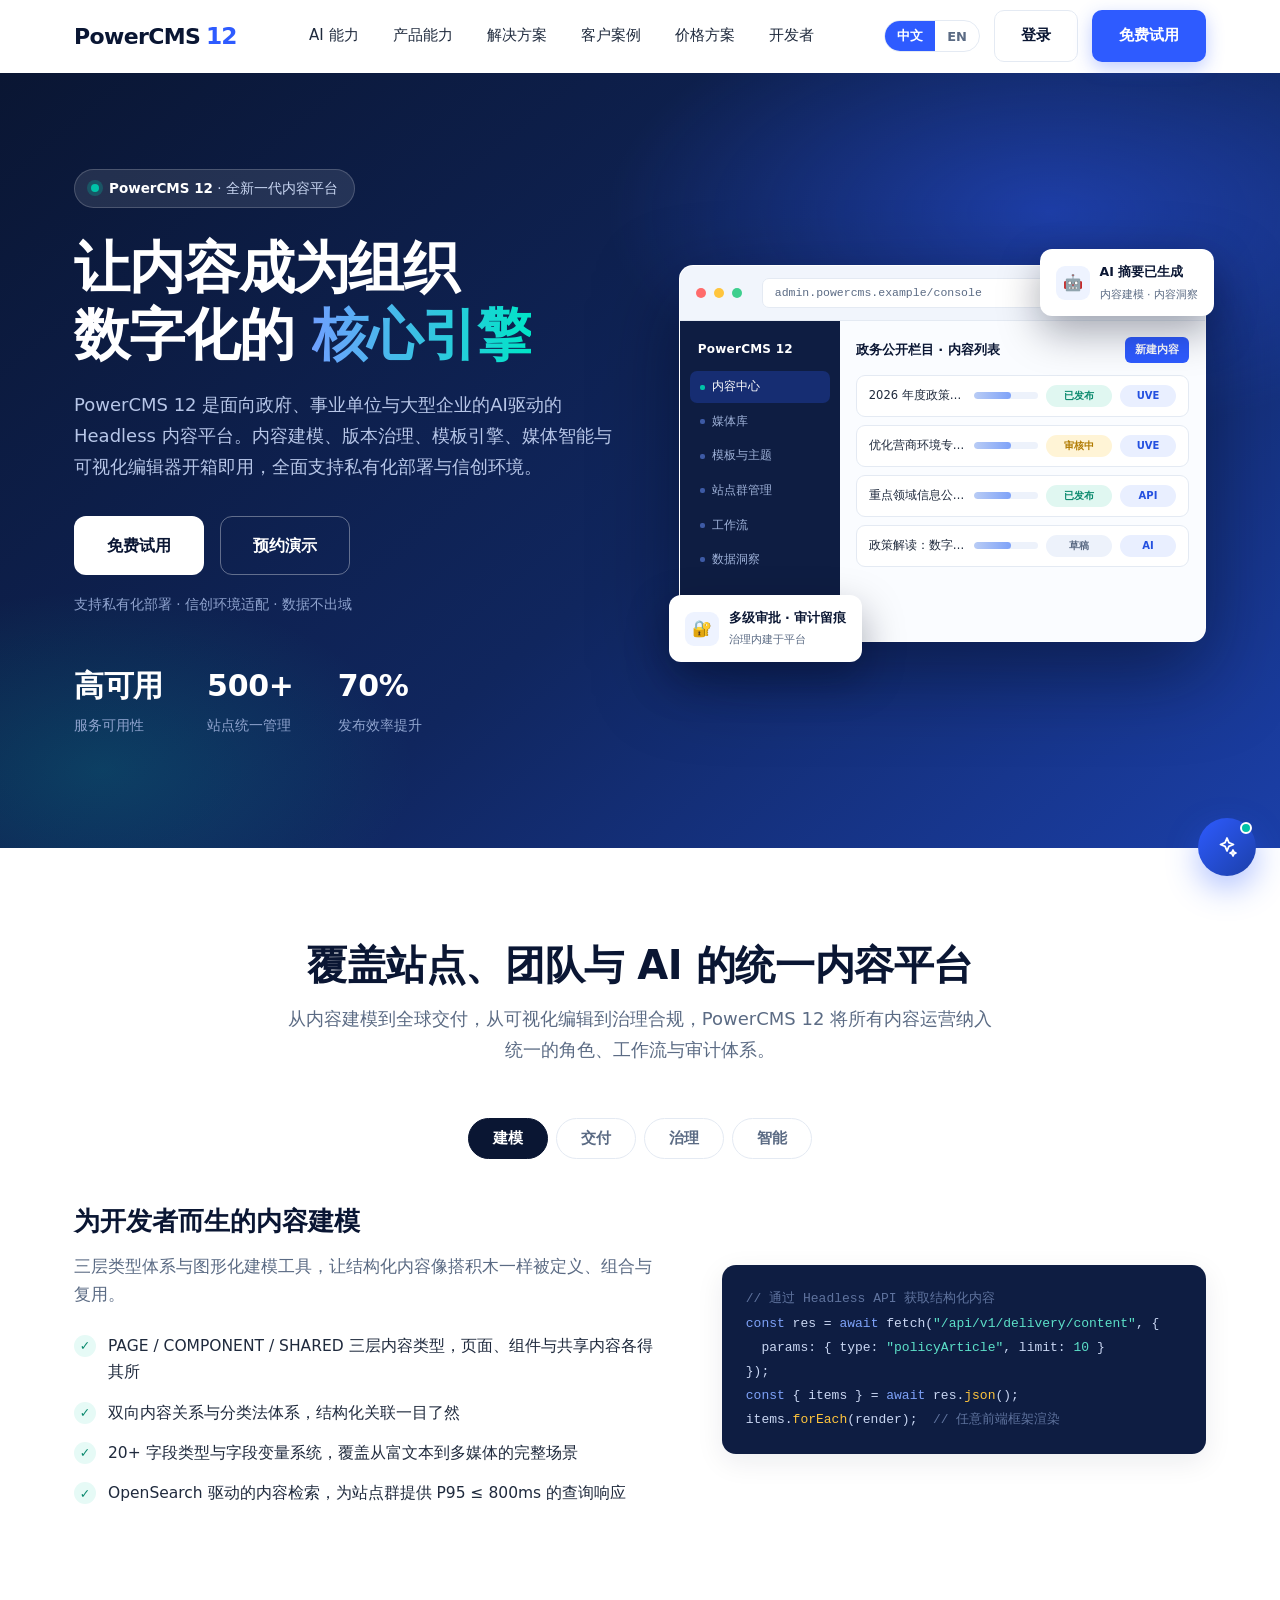
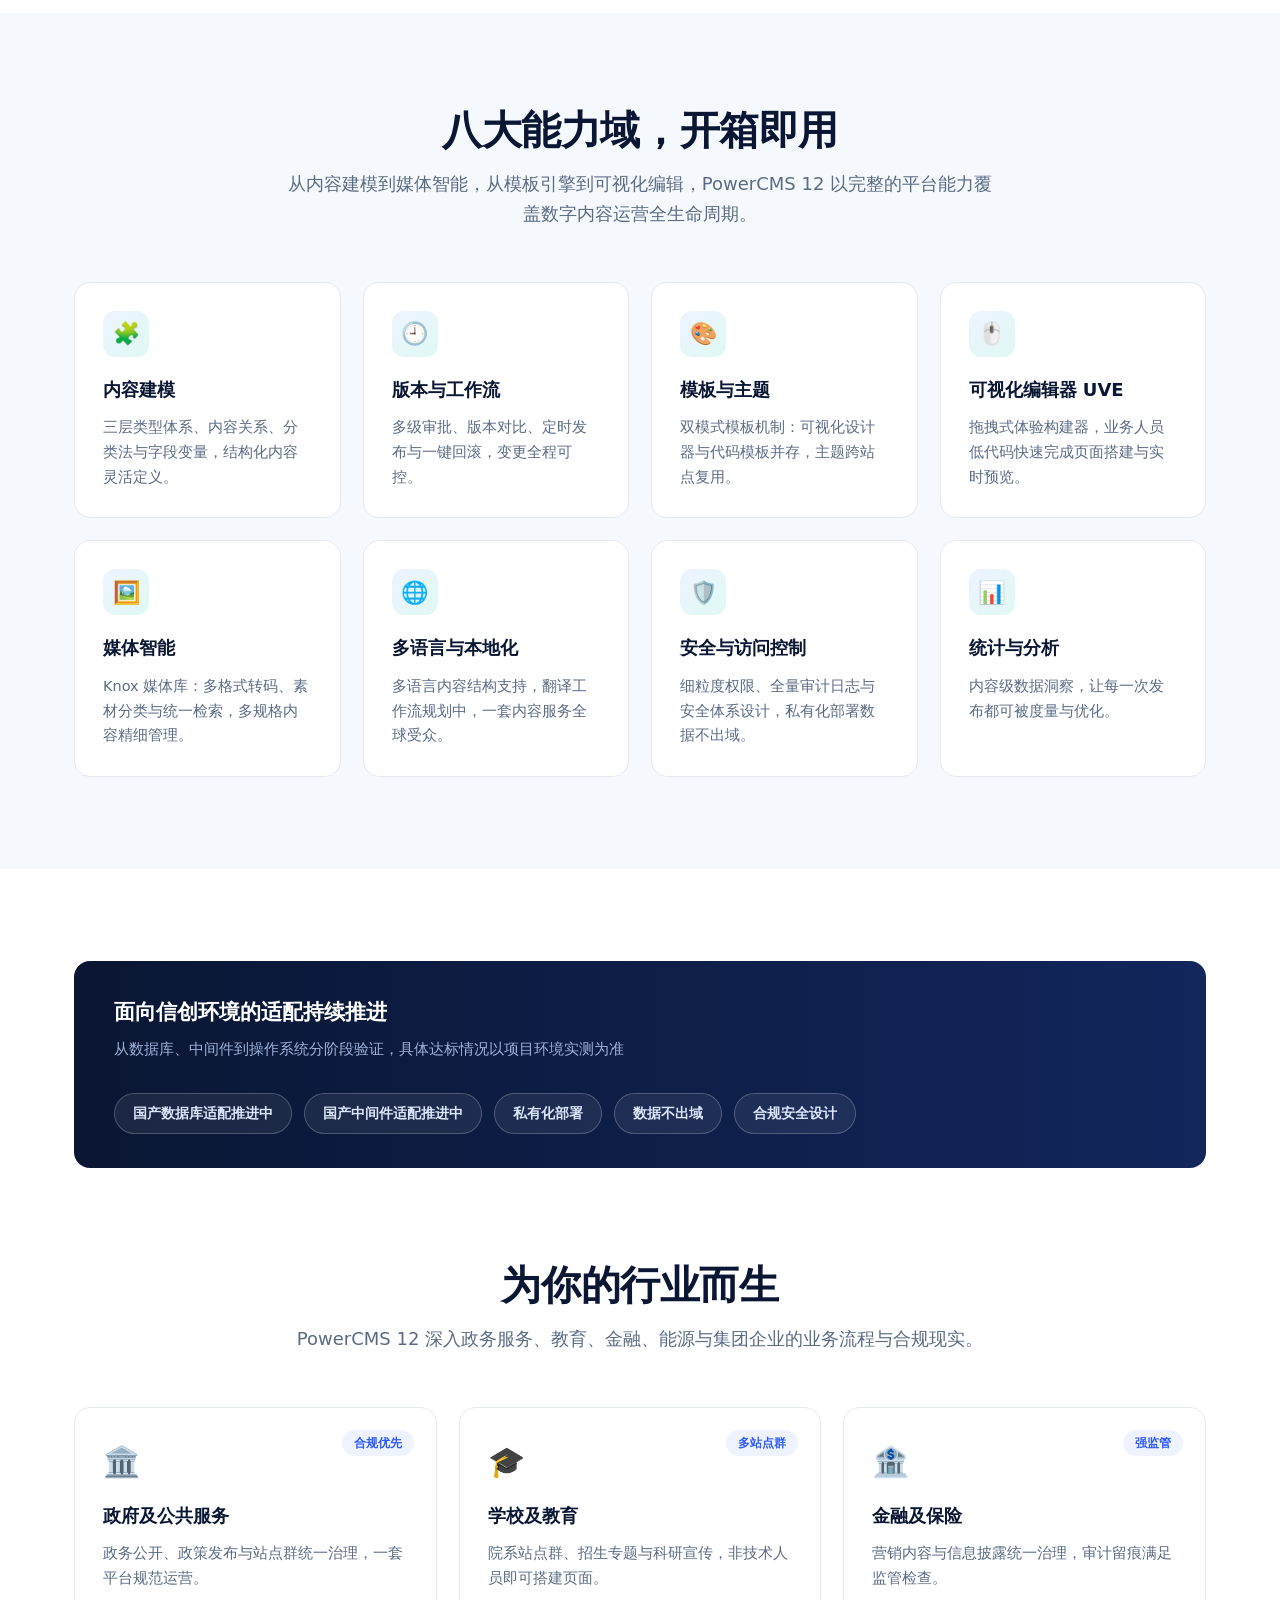
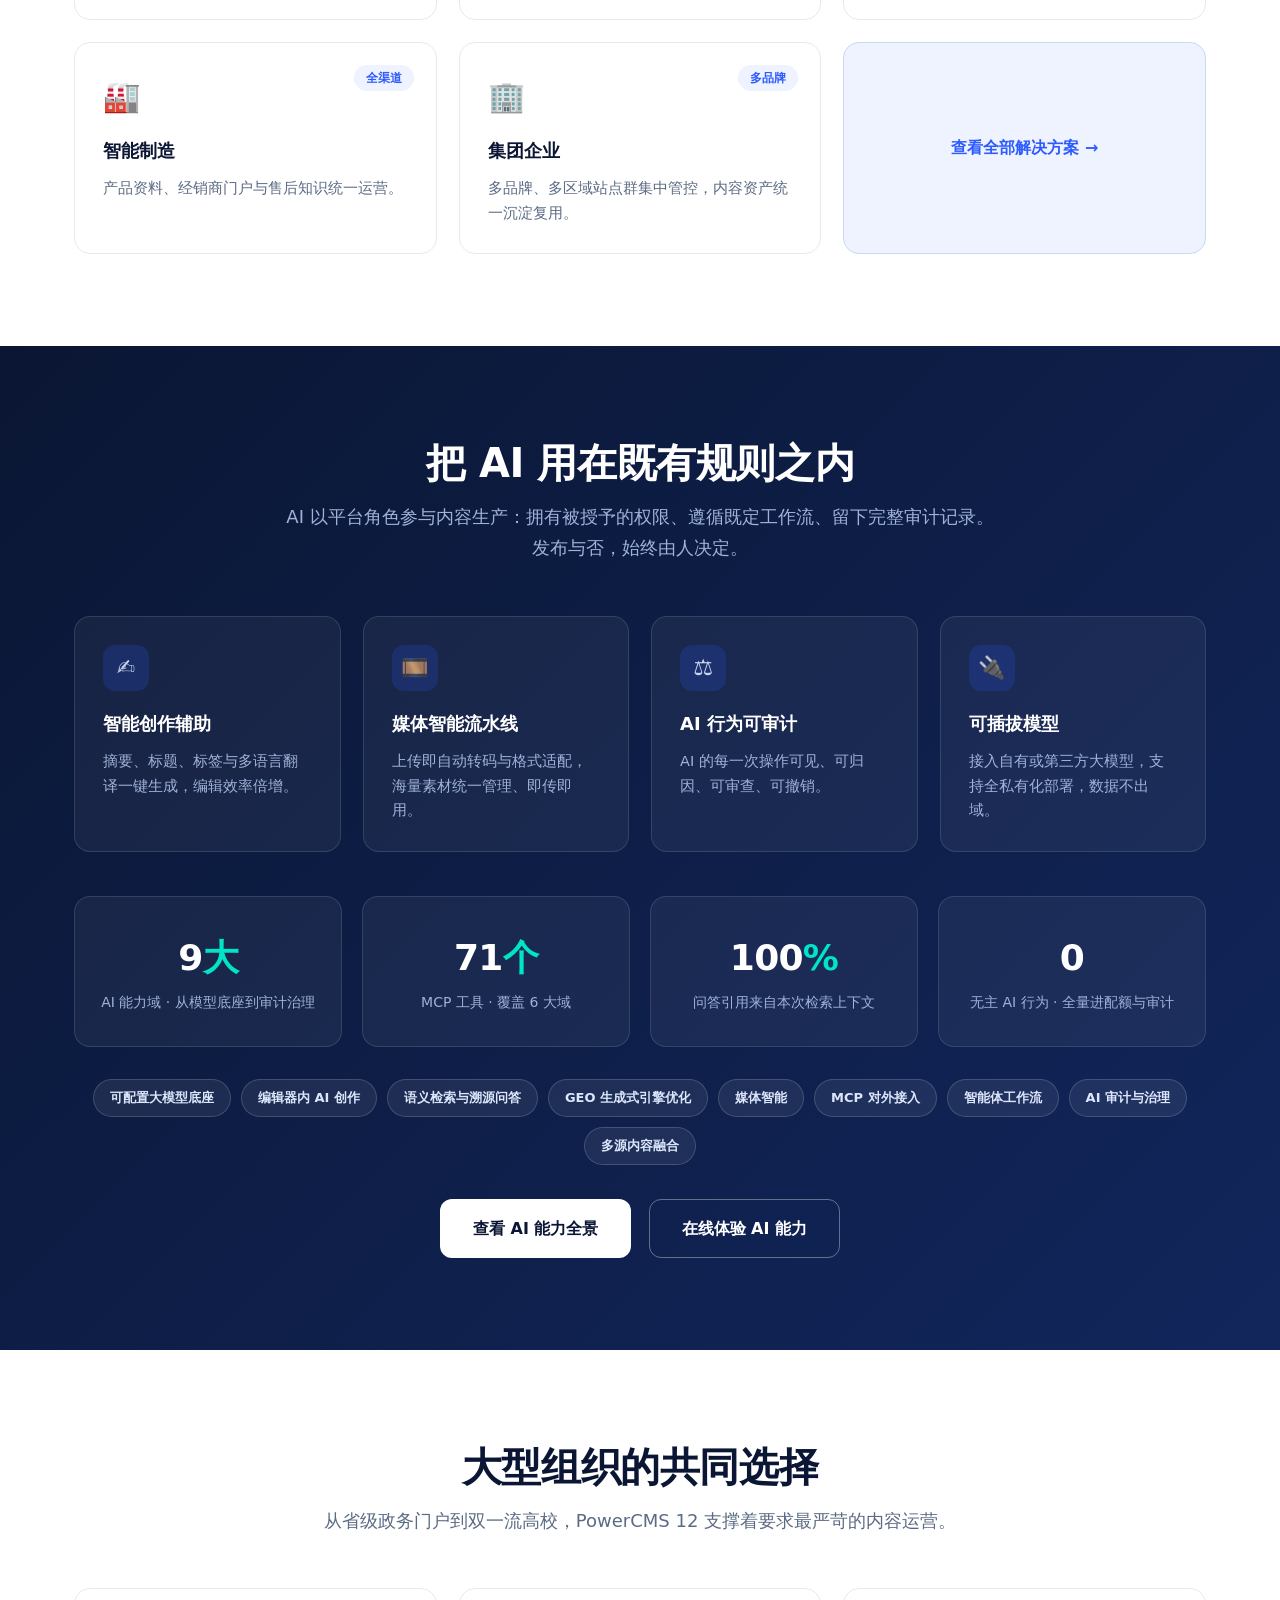
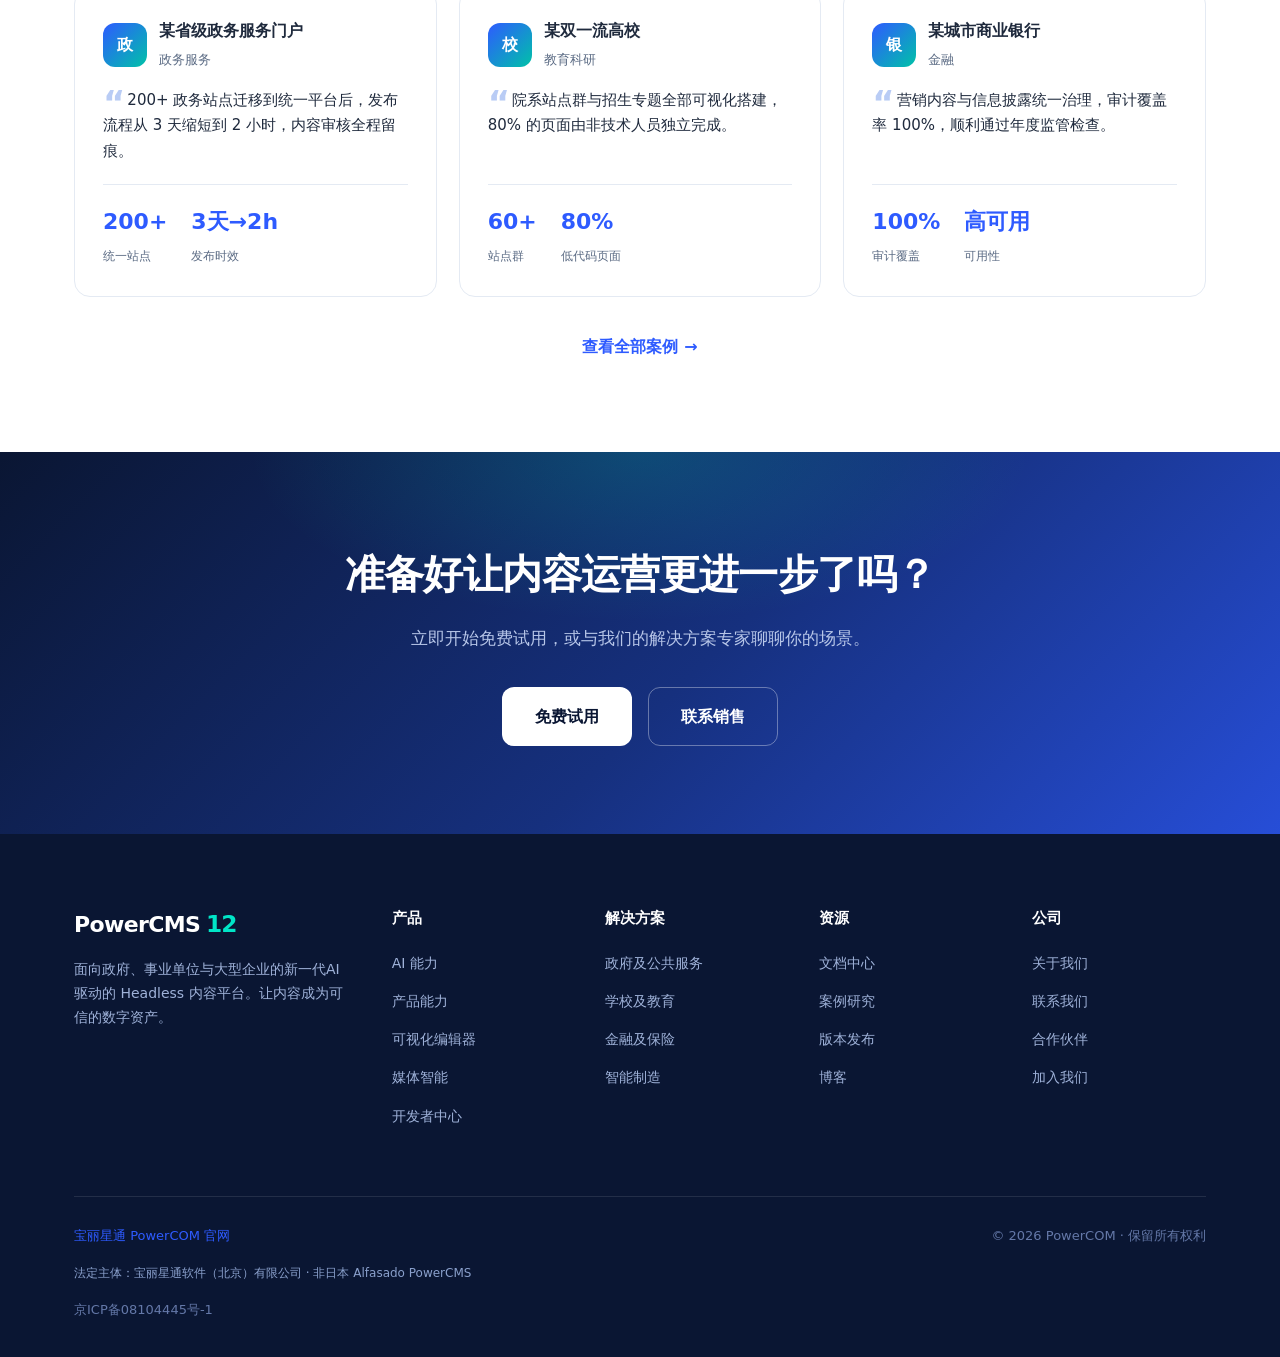
==== commit f6c7e5e9: "PowerCMS 12 子站：补 robots/llms/sitemap 与全站 canonical、实体消歧结构化数据" ====
--- a/index.html
+++ b/index.html
@@ -3,10 +3,85 @@
 <head data-page-node-id="WjNXLZk2TrXkSm9NDhCzuV">
   <meta charset="UTF-8" data-page-node-id="423FnBr1VRAIdDVBE4B3vF">
   <meta name="viewport" content="width=device-width, initial-scale=1.0" data-page-node-id="BAmvBkwfvZGQnsPDZHV0Ll">
-  <title>PowerCMS 12 — 面向大型组织的新一代 Headless 内容平台</title>
-  <meta name="description" content="PowerCMS 12 是面向政府、事业单位与大型企业的 AI驱动的 Headless 内容平台：内容建模、版本治理、模板引擎、媒体智能、可视化编辑器，支持私有化部署与信创环境。" data-page-node-id="FqWoCxioWAnpmRwpm8Pwj5">
+  <title>PowerCMS 12 — 面向大型组织的新一代 Headless 内容平台｜宝丽通</title>
+  <meta name="description" content="PowerCMS 12 是宝丽通（宝丽星通软件（北京）有限公司）面向政府、事业单位与大型企业推出的 AI 原生内容底座，也是一款 Headless（无头）CMS：内容建模、版本治理、模板引擎、媒体智能与可视化编辑器，支持私有化部署、数据不出域与信创环境适配；与日本 Alfasado 的 PowerCMS 无关联。" data-page-node-id="FqWoCxioWAnpmRwpm8Pwj5">
   <link rel="icon" type="image/svg+xml" href="assets/favicon.svg" data-page-node-id="GtfBVXceMHrastHqHXdTW0">
   <link rel="stylesheet" href="css/style.css" data-page-node-id="KbmSV0vgxRPyPYLOCqRTsx">
+<link rel="canonical" href="https://powercms.powercom.net.cn/">
+<meta name="keywords" content="PowerCMS 12,宝丽通,宝丽星通软件（北京）有限公司,AI 原生内容底座,Headless CMS,无头 CMS,信创,政务 CMS,私有化部署,数据不出域,内容建模,可视化编辑,媒体智能"/>
+<meta property="og:url" content="https://powercms.powercom.net.cn/">
+<meta name="author" content="宝丽星通软件（北京）有限公司">
+<script type="application/ld+json">
+{
+  "@context": "https://schema.org",
+  "@graph": [
+    {
+      "@type": "Organization",
+      "@id": "https://powercms.powercom.net.cn/#org",
+      "name": "POWERCOM 宝丽通",
+      "legalName": "宝丽星通软件（北京）有限公司",
+      "alternateName": [
+        "宝丽通",
+        "POWERCOM",
+        "PowerCom"
+      ],
+      "url": "https://www.powercom.net.cn/",
+      "disambiguatingDescription": "本实体指北京的宝丽星通软件（北京）有限公司；其 PowerCMS 12 为 AI 原生内容底座 / Headless CMS，与日本 Alfasado 的 PowerCMS（powercms.jp）无关联。",
+      "contactPoint": {
+        "@type": "ContactPoint",
+        "telephone": "+86-10-62129317",
+        "email": "sales@powercom.net.cn",
+        "contactType": "sales",
+        "areaServed": "CN"
+      }
+    },
+    {
+      "@type": "SoftwareApplication",
+      "@id": "https://powercms.powercom.net.cn/#product",
+      "name": "PowerCMS 12",
+      "alternateName": [
+        "宝丽通 AI 原生内容底座",
+        "PowerCMS 12 Headless CMS",
+        "无头 CMS"
+      ],
+      "applicationCategory": "BusinessApplication",
+      "applicationSubCategory": "Headless CMS",
+      "description": "宝丽通的 AI 原生内容底座与 Headless（无头）内容平台，支持内容建模、版本治理、模板引擎、可视化编辑、媒体智能、私有化部署、数据不出域与信创环境适配。",
+      "disambiguatingDescription": "本产品指北京宝丽星通软件（北京）有限公司的 PowerCMS 12；与日本 Alfasado 的 PowerCMS（powercms.jp）无关联。",
+      "url": "https://powercms.powercom.net.cn/",
+      "publisher": {
+        "@id": "https://powercms.powercom.net.cn/#org"
+      }
+    },
+    {
+      "@type": "WebSite",
+      "@id": "https://powercms.powercom.net.cn/#website",
+      "url": "https://powercms.powercom.net.cn/",
+      "name": "PowerCMS 12 产品官网",
+      "inLanguage": "zh-CN",
+      "publisher": {
+        "@id": "https://powercms.powercom.net.cn/#org"
+      }
+    },
+    {
+      "@type": "WebPage",
+      "@id": "https://powercms.powercom.net.cn/#webpage",
+      "url": "https://powercms.powercom.net.cn/",
+      "name": "PowerCMS 12 — 面向大型组织的新一代 Headless 内容平台｜宝丽通",
+      "inLanguage": "zh-CN",
+      "isPartOf": {
+        "@id": "https://powercms.powercom.net.cn/#website"
+      },
+      "about": {
+        "@id": "https://powercms.powercom.net.cn/#product"
+      },
+      "publisher": {
+        "@id": "https://powercms.powercom.net.cn/#org"
+      }
+    }
+  ]
+}
+</script>
 </head>
 <body data-page-node-id="ESgAHIvkIpDrCXJwJNt02K">
 
@@ -20,8 +95,8 @@
         <a class="nav-link" data-nav="ai" href="ai.html" data-i18n="nav.ai">AI 能力</a>
         <a class="nav-link" data-nav="product" href="product.html" data-i18n="nav.product" data-page-node-id="X4IFkVT5IuqRcQ4VKqVgsS">产品能力</a>
         <a class="nav-link" data-nav="solutions" href="solutions.html" data-i18n="nav.solutions" data-page-node-id="jmyMZCyeoZlNAvfrllw7FQ">解决方案</a>
-        <a class="nav-link" data-nav="customers" href="customers.html" data-i18n="nav.customers" data-page-node-id="UCuz54tHK0HDdIrtDgzxU0">客户案例</a>
-        <a class="nav-link" data-nav="pricing" href="pricing.html" data-i18n="nav.pricing" data-page-node-id="kEotQNFoD5oagJz4bYGHFp">价格方案</a>
+        <a class="nav-link" data-nav="customers" data-i18n="nav.customers" data-page-node-id="UCuz54tHK0HDdIrtDgzxU0">客户案例</a>
+        <a class="nav-link" data-nav="pricing" data-i18n="nav.pricing" data-page-node-id="kEotQNFoD5oagJz4bYGHFp">价格方案</a>
         <a href="developer.html" class="nav-link" data-i18n="nav.developers" data-page-node-id="XiyfzXvh1tZt9dhjpa0HVW">开发者</a>
       </nav>
       <div class="nav-actions" data-page-node-id="jgNkOWWGOOj5m3xJ7qNWlS">
@@ -40,8 +115,8 @@
       <a href="ai.html" data-i18n="nav.ai">AI 能力</a>
       <a href="product.html" data-i18n="nav.product" data-page-node-id="7rpJc89udZgAMrYj7N8qZx">产品能力</a>
       <a href="solutions.html" data-i18n="nav.solutions" data-page-node-id="Ma3f17lNZVQTEBf9mc47Bp">解决方案</a>
-      <a href="customers.html" data-i18n="nav.customers" data-page-node-id="jGoAqwk6DbvP31fHmWinQh">客户案例</a>
-      <a href="pricing.html" data-i18n="nav.pricing" data-page-node-id="wBWgOXZ5xYXNJdEZi9Z5hc">价格方案</a>
+      <a data-i18n="nav.customers" data-page-node-id="jGoAqwk6DbvP31fHmWinQh">客户案例</a>
+      <a data-i18n="nav.pricing" data-page-node-id="wBWgOXZ5xYXNJdEZi9Z5hc">价格方案</a>
       <a href="developer.html" data-i18n="nav.developers" data-page-node-id="ThccXeKM5TTKYYli9NfQz8">开发者</a>
       <div class="nav-cta-row" data-page-node-id="M5fM1pVXDHwOZZZ9HD4R2s">
         <a href="contact.html" class="btn btn-ghost" data-i18n="nav.login" data-page-node-id="imVMyC2pJizzq5Yc0KrEje">登录</a>
@@ -472,6 +547,7 @@
       <div class="footer-bottom" data-page-node-id="MALB51tZyfJwAsWg1c00g7">
         <a href="https://www.powercom.net.cn" target="_blank" rel="noopener" data-i18n="footer.official">宝丽星通 PowerCOM 官网</a>
         <span data-i18n="footer.copy" data-page-node-id="flaRlr9Gggw66fXi6EdIgB">© 2026 PowerCOM · 保留所有权利</span>
+        <span class="geo-entity">法定主体：宝丽星通软件（北京）有限公司 · 非日本 Alfasado PowerCMS</span>
         <span data-i18n="footer.icp" data-page-node-id="UAy7gezUsPgbnCnTg086f5">京ICP备08104445号-1</span>
       </div>
     </div>
--- a/css/style.css
+++ b/css/style.css
@@ -197,6 +197,12 @@
 .mobile-nav.open { display: flex; }
 .mobile-nav a { padding: 12px 8px; font-weight: 600; color: var(--ink); border-bottom: 1px solid var(--soft); }
 .mobile-nav .nav-cta-row { display: flex; gap: 12px; margin-top: 16px; }
+
+/* 占位菜单项（未挂载链接地址，如「客户案例 / 价格方案」）
+   —— 结构、尺寸、悬停与当前页高亮均与普通菜单项一致，保留可点击区域，但点击不跳转；
+      <a> 去掉 href 后浏览器默认光标变为箭头，这里补回手型以保持观感统一 */
+.nav-link:not([href]),
+.mobile-nav a:not([href]) { cursor: pointer; }
 
 /* ---------- Hero ---------- */
 .hero {
@@ -1078,3 +1084,5 @@
   .lm-row.sp-4 { --lm-dur: 38s; }
   .case-card .case-quote p { font-size: 14.5px; }
 }
+/* GEO 整改（2026-11-12）：页脚法定主体与实体消歧 */
+.geo-entity { flex: 1 1 100%; color: #8AA0CC; font-size: 12px; line-height: 1.7; }
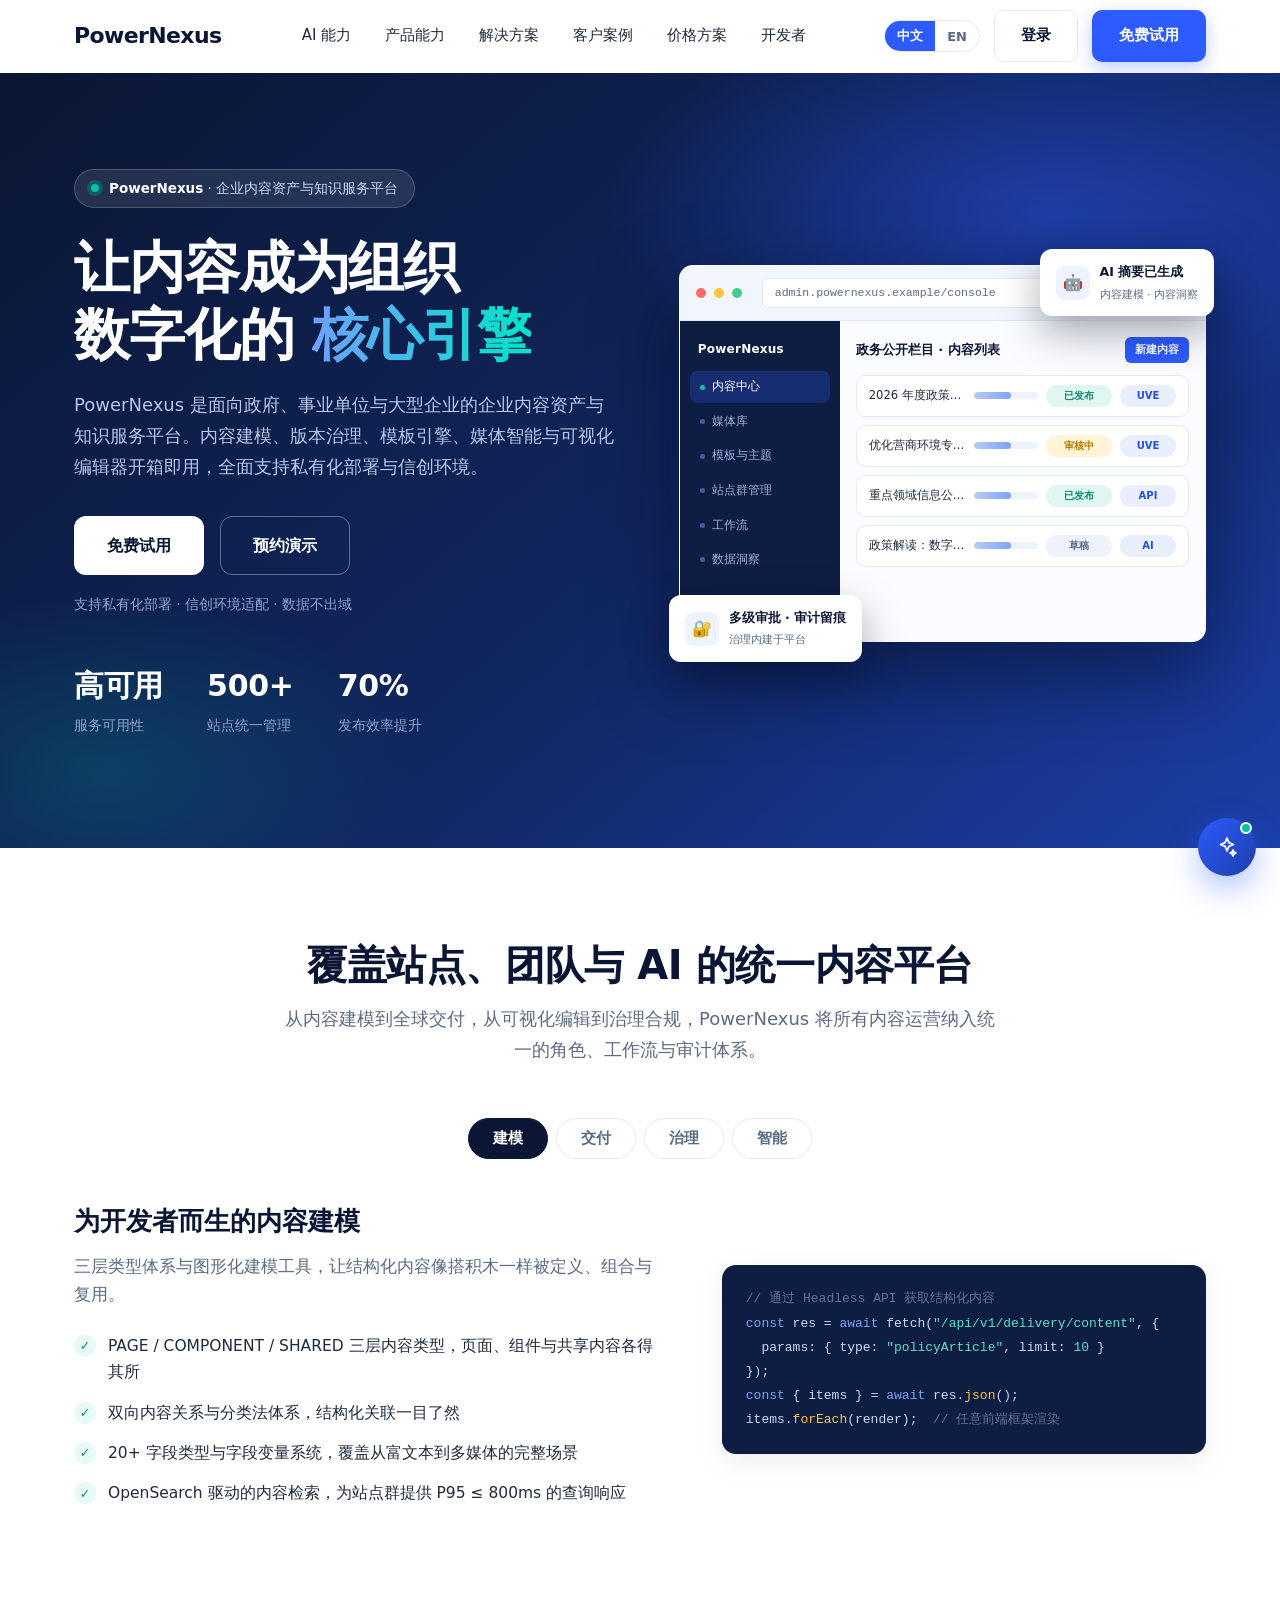
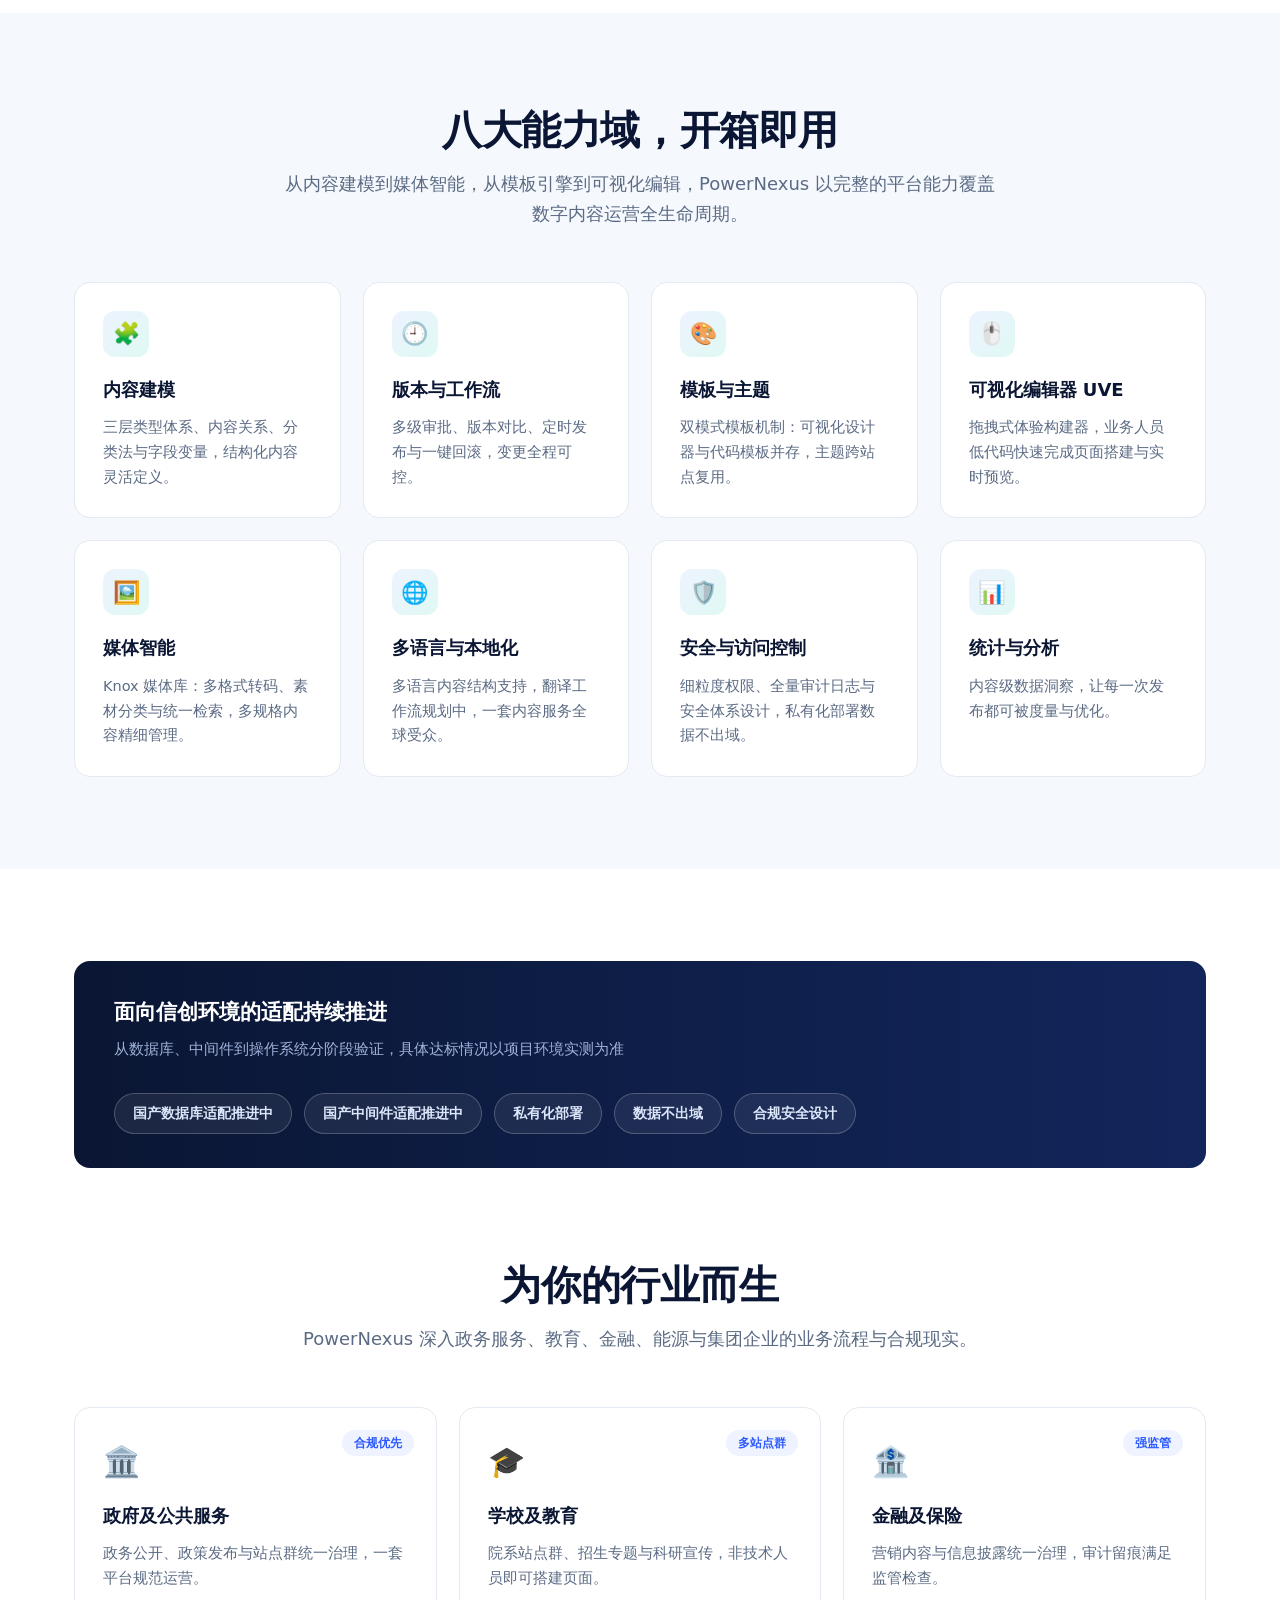
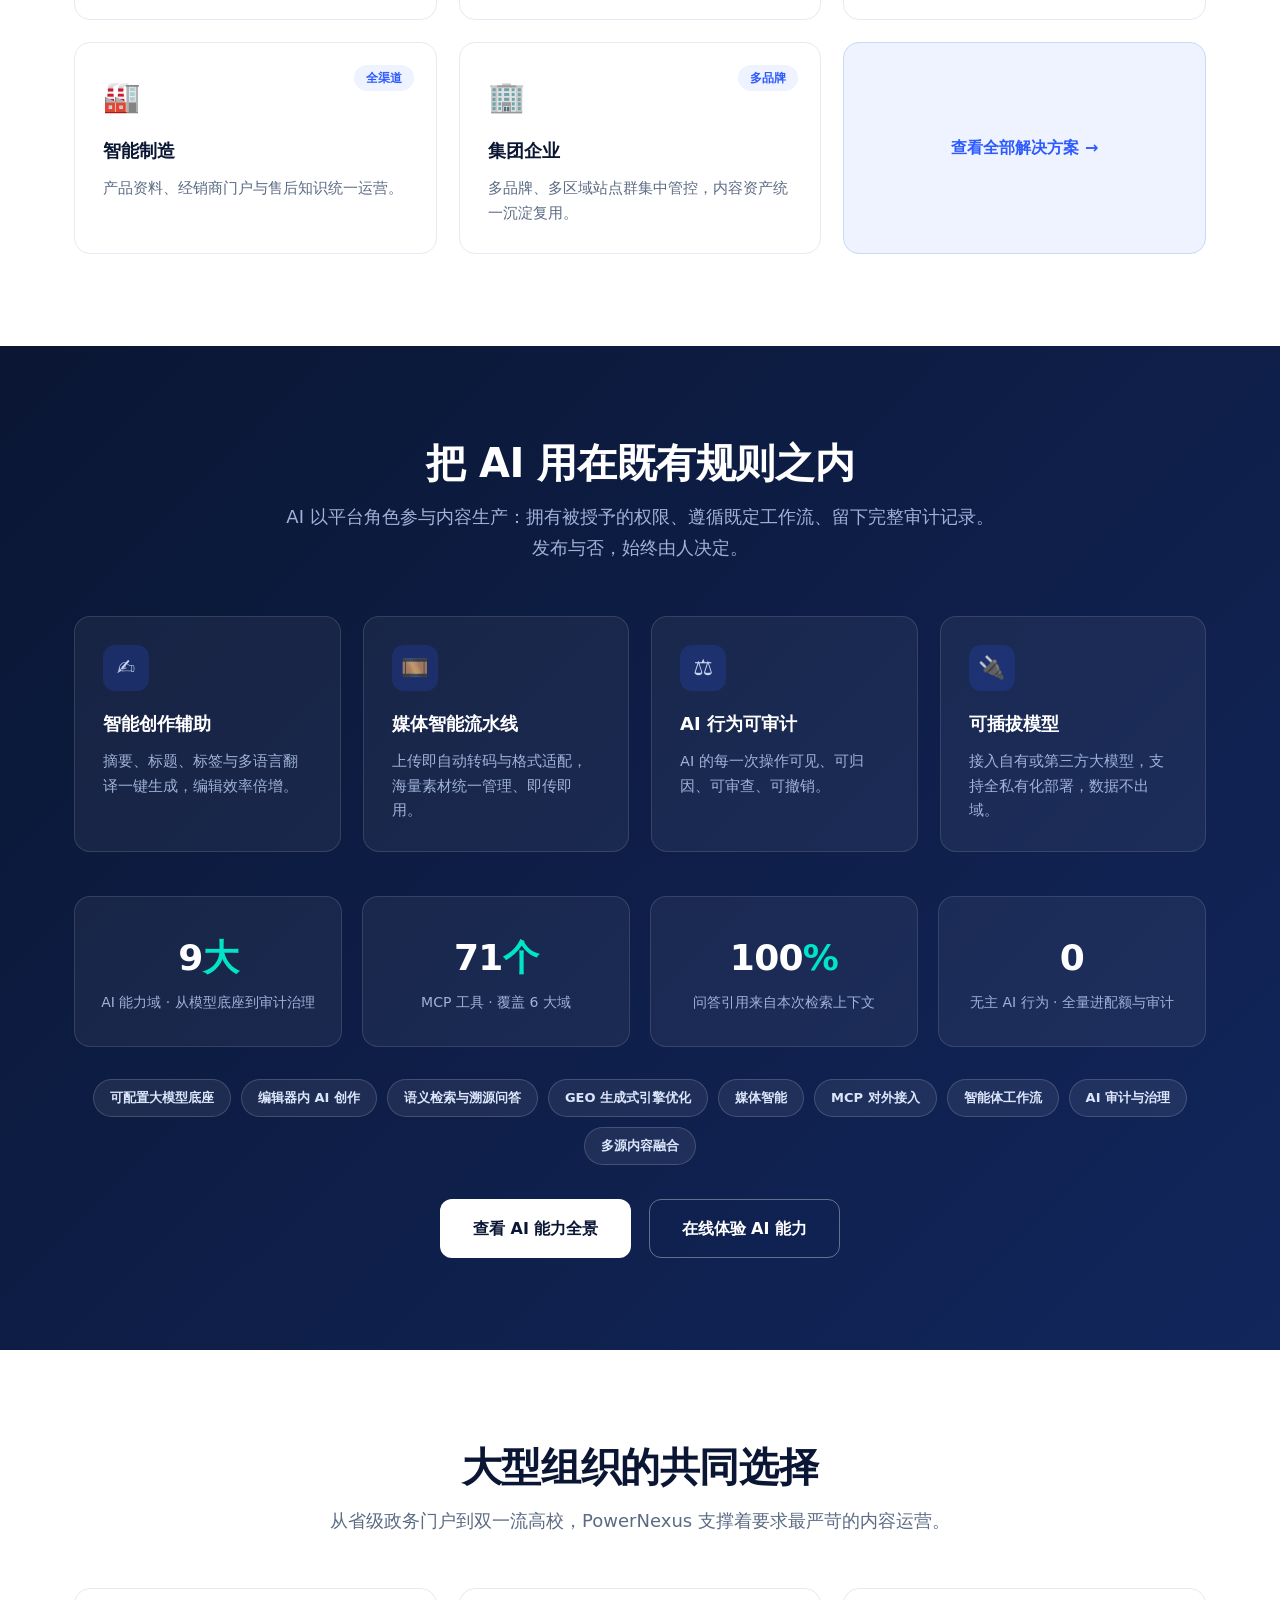
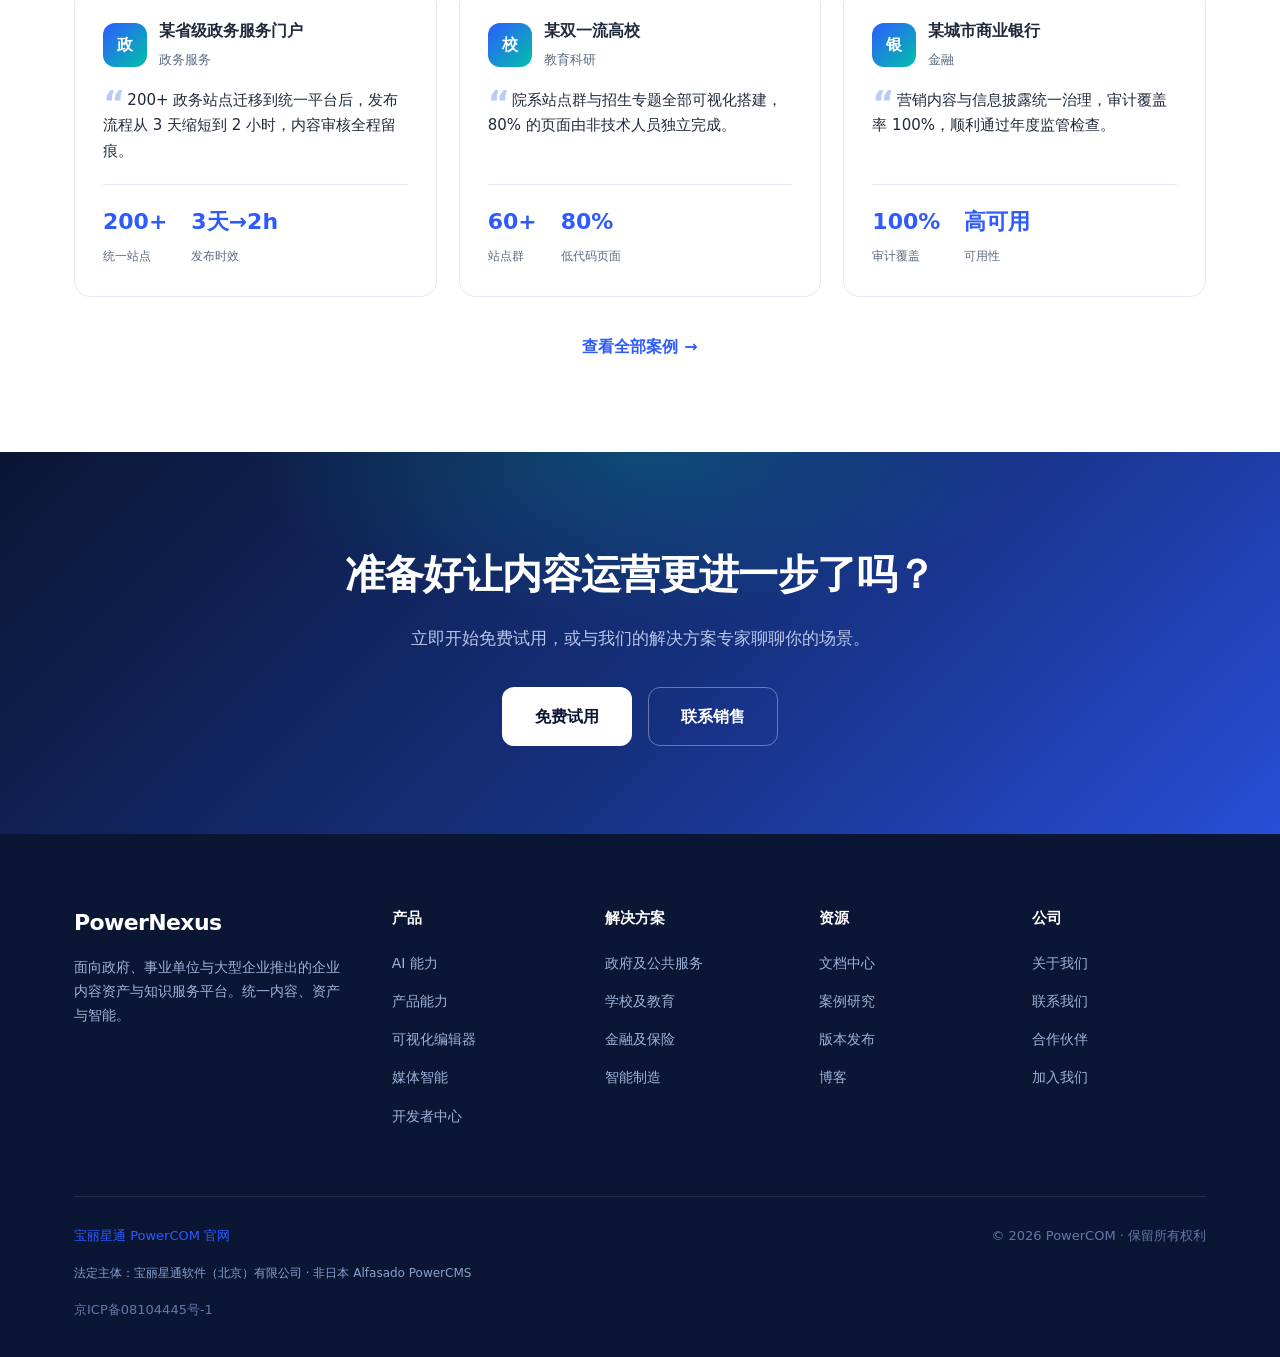
==== commit b258bca5: "Rebrand to PowerNexus and switch deploy domain to powernexus.powercom.net.cn" ====
--- a/index.html
+++ b/index.html
@@ -3,13 +3,13 @@
 <head data-page-node-id="WjNXLZk2TrXkSm9NDhCzuV">
   <meta charset="UTF-8" data-page-node-id="423FnBr1VRAIdDVBE4B3vF">
   <meta name="viewport" content="width=device-width, initial-scale=1.0" data-page-node-id="BAmvBkwfvZGQnsPDZHV0Ll">
-  <title>PowerCMS 12 — 面向大型组织的新一代 Headless 内容平台｜宝丽通</title>
-  <meta name="description" content="PowerCMS 12 是宝丽通（宝丽星通软件（北京）有限公司）面向政府、事业单位与大型企业推出的 AI 原生内容底座，也是一款 Headless（无头）CMS：内容建模、版本治理、模板引擎、媒体智能与可视化编辑器，支持私有化部署、数据不出域与信创环境适配；与日本 Alfasado 的 PowerCMS 无关联。" data-page-node-id="FqWoCxioWAnpmRwpm8Pwj5">
+  <title>PowerNexus — 面向大型组织的企业内容资产与知识服务平台｜宝丽通</title>
+  <meta name="description" content="PowerNexus 是宝丽通（宝丽星通软件（北京）有限公司）面向政府、事业单位与大型企业推出的 AI 原生企业内容与知识服务基础平台（AI-Native Enterprise Content & Knowledge Foundation），也是一款企业内容资产与知识服务平台（Enterprise Content & Knowledge Platform）：内容建模、版本治理、模板引擎、媒体智能与可视化编辑器，支持私有化部署、数据不出域与信创环境适配；与日本 Alfasado 的 PowerCMS 无关联。" data-page-node-id="FqWoCxioWAnpmRwpm8Pwj5">
   <link rel="icon" type="image/svg+xml" href="assets/favicon.svg" data-page-node-id="GtfBVXceMHrastHqHXdTW0">
   <link rel="stylesheet" href="css/style.css" data-page-node-id="KbmSV0vgxRPyPYLOCqRTsx">
-<link rel="canonical" href="https://powercms.powercom.net.cn/">
-<meta name="keywords" content="PowerCMS 12,宝丽通,宝丽星通软件（北京）有限公司,AI 原生内容底座,Headless CMS,无头 CMS,信创,政务 CMS,私有化部署,数据不出域,内容建模,可视化编辑,媒体智能"/>
-<meta property="og:url" content="https://powercms.powercom.net.cn/">
+<link rel="canonical" href="https://powernexus.powercom.net.cn/">
+<meta name="keywords" content="PowerNexus,宝丽通,宝丽星通软件（北京）有限公司,企业内容资产与知识服务平台,Enterprise Content & Knowledge Platform,AI 原生企业内容与知识服务基础平台,AI-Native Enterprise Content & Knowledge Foundation,统一内容、资产与智能,信创,私有化部署,数据不出域,内容建模,可视化编辑,媒体智能"/>
+<meta property="og:url" content="https://powernexus.powercom.net.cn/">
 <meta name="author" content="宝丽星通软件（北京）有限公司">
 <script type="application/ld+json">
 {
@@ -17,7 +17,7 @@
   "@graph": [
     {
       "@type": "Organization",
-      "@id": "https://powercms.powercom.net.cn/#org",
+      "@id": "https://powernexus.powercom.net.cn/#org",
       "name": "POWERCOM 宝丽通",
       "legalName": "宝丽星通软件（北京）有限公司",
       "alternateName": [
@@ -26,7 +26,7 @@
         "PowerCom"
       ],
       "url": "https://www.powercom.net.cn/",
-      "disambiguatingDescription": "本实体指北京的宝丽星通软件（北京）有限公司；其 PowerCMS 12 为 AI 原生内容底座 / Headless CMS，与日本 Alfasado 的 PowerCMS（powercms.jp）无关联。",
+      "disambiguatingDescription": "本实体指北京的宝丽星通软件（北京）有限公司；其 PowerNexus 为 AI 原生企业内容与知识服务基础平台（Enterprise Content & Knowledge Platform），与日本 Alfasado 的 PowerCMS（powercms.jp）无关联。",
       "contactPoint": {
         "@type": "ContactPoint",
         "telephone": "+86-10-62129317",
@@ -37,46 +37,46 @@
     },
     {
       "@type": "SoftwareApplication",
-      "@id": "https://powercms.powercom.net.cn/#product",
-      "name": "PowerCMS 12",
+      "@id": "https://powernexus.powercom.net.cn/#product",
+      "name": "PowerNexus",
       "alternateName": [
-        "宝丽通 AI 原生内容底座",
-        "PowerCMS 12 Headless CMS",
-        "无头 CMS"
+        "宝丽通 AI 原生企业内容与知识服务基础平台",
+        "PowerNexus Enterprise Content & Knowledge Platform",
+        "企业内容资产与知识服务平台"
       ],
       "applicationCategory": "BusinessApplication",
-      "applicationSubCategory": "Headless CMS",
-      "description": "宝丽通的 AI 原生内容底座与 Headless（无头）内容平台，支持内容建模、版本治理、模板引擎、可视化编辑、媒体智能、私有化部署、数据不出域与信创环境适配。",
-      "disambiguatingDescription": "本产品指北京宝丽星通软件（北京）有限公司的 PowerCMS 12；与日本 Alfasado 的 PowerCMS（powercms.jp）无关联。",
-      "url": "https://powercms.powercom.net.cn/",
+      "applicationSubCategory": "Enterprise Content & Knowledge Platform",
+      "description": "宝丽通的 AI 原生企业内容与知识服务基础平台（Enterprise Content & Knowledge Platform），支持内容建模、版本治理、模板引擎、可视化编辑、媒体智能、私有化部署、数据不出域与信创环境适配。",
+      "disambiguatingDescription": "本产品指北京宝丽星通软件（北京）有限公司的 PowerNexus；与日本 Alfasado 的 PowerCMS（powercms.jp）无关联。",
+      "url": "https://powernexus.powercom.net.cn/",
       "publisher": {
-        "@id": "https://powercms.powercom.net.cn/#org"
+        "@id": "https://powernexus.powercom.net.cn/#org"
       }
     },
     {
       "@type": "WebSite",
-      "@id": "https://powercms.powercom.net.cn/#website",
-      "url": "https://powercms.powercom.net.cn/",
-      "name": "PowerCMS 12 产品官网",
+      "@id": "https://powernexus.powercom.net.cn/#website",
+      "url": "https://powernexus.powercom.net.cn/",
+      "name": "PowerNexus 产品官网",
       "inLanguage": "zh-CN",
       "publisher": {
-        "@id": "https://powercms.powercom.net.cn/#org"
+        "@id": "https://powernexus.powercom.net.cn/#org"
       }
     },
     {
       "@type": "WebPage",
-      "@id": "https://powercms.powercom.net.cn/#webpage",
-      "url": "https://powercms.powercom.net.cn/",
-      "name": "PowerCMS 12 — 面向大型组织的新一代 Headless 内容平台｜宝丽通",
+      "@id": "https://powernexus.powercom.net.cn/#webpage",
+      "url": "https://powernexus.powercom.net.cn/",
+      "name": "PowerNexus — 面向大型组织的企业内容资产与知识服务平台｜宝丽通",
       "inLanguage": "zh-CN",
       "isPartOf": {
-        "@id": "https://powercms.powercom.net.cn/#website"
+        "@id": "https://powernexus.powercom.net.cn/#website"
       },
       "about": {
-        "@id": "https://powercms.powercom.net.cn/#product"
+        "@id": "https://powernexus.powercom.net.cn/#product"
       },
       "publisher": {
-        "@id": "https://powercms.powercom.net.cn/#org"
+        "@id": "https://powernexus.powercom.net.cn/#org"
       }
     }
   ]
@@ -88,8 +88,8 @@
   <!-- ================= 头部导航 ================= -->
   <header class="header" data-page-node-id="9n3vwceBYKkImLRKy8BBYR">
     <div class="container nav-wrap" data-page-node-id="tN9GM4h2JTBADzNpuPi0jq">
-      <a class="brand" href="index.html" data-page-node-id="kBm64wWg0vPMtZdf2hIHkn" aria-label="PowerCMS 12 首页" aria-current="page">
-        <span class="brand-name">PowerCMS<span class="bn-ver">12</span></span>
+      <a class="brand" href="index.html" data-page-node-id="kBm64wWg0vPMtZdf2hIHkn" aria-label="PowerNexus 首页" aria-current="page">
+        <span class="brand-name">PowerNexus</span>
       </a>
       <nav class="nav" data-page-node-id="dRsLMFL4TJROxtX893oJS7">
         <a class="nav-link" data-nav="ai" href="ai.html" data-i18n="nav.ai">AI 能力</a>
@@ -129,9 +129,9 @@
   <section class="hero" data-page-node-id="DNQpnq8JPTLQId337sNFBD">
     <div class="container hero-grid" data-page-node-id="1ujV80I1IobrTM2HymTpdq">
       <div data-page-node-id="EW1zGia3kiCs1RrPchaTin">
-        <div class="hero-badge" data-page-node-id="DfwAEGwMoDpaj70DEqu6oU"><span class="dot" data-page-node-id="zHTadNRelVrqqwDQEItYyc"></span><span data-i18n="h.hero.badge" data-page-node-id="p3hJF8zVQ6L0JAcx1wl1MB"><b data-page-node-id="rd3eD8AWFc4uRW5bSkzDui">PowerCMS 12</b> · 全新一代内容平台</span></div>
+        <div class="hero-badge" data-page-node-id="DfwAEGwMoDpaj70DEqu6oU"><span class="dot" data-page-node-id="zHTadNRelVrqqwDQEItYyc"></span><span data-i18n="h.hero.badge" data-page-node-id="p3hJF8zVQ6L0JAcx1wl1MB"><b data-page-node-id="rd3eD8AWFc4uRW5bSkzDui">PowerNexus</b> · 企业内容资产与知识服务平台</span></div>
         <h1 data-i18n="h.hero.title" data-page-node-id="TPPGmScMV94W1FxgsVKdr9">让内容成为组织<br data-page-node-id="vrEGTEDkgpyDNfoSI2WeG2">数字化的 <span class="grad" data-page-node-id="Y4ZBeCUFXUeOUsngO0zuD8">核心引擎</span></h1>
-        <p class="hero-sub" data-i18n="h.hero.sub" data-page-node-id="c5QoLqZx2nov8vcg8NFJUm">PowerCMS 12 是面向政府、事业单位与大型企业的AI驱动的 Headless 内容平台。内容建模、版本治理、模板引擎、媒体智能与可视化编辑器开箱即用，全面支持私有化部署与信创环境。</p>
+        <p class="hero-sub" data-i18n="h.hero.sub" data-page-node-id="c5QoLqZx2nov8vcg8NFJUm">PowerNexus 是面向政府、事业单位与大型企业的企业内容资产与知识服务平台。内容建模、版本治理、模板引擎、媒体智能与可视化编辑器开箱即用，全面支持私有化部署与信创环境。</p>
         <div class="hero-cta" data-page-node-id="yc044M2njuaWICPER4HcJd">
           <a class="btn btn-light btn-lg" href="pricing.html" data-i18n="h.hero.cta1" data-page-node-id="VWyiVMW6mAZ0KNhHUOq0DN">免费试用</a>
           <a href="contact.html" class="btn btn-outline-light btn-lg" data-i18n="h.hero.cta2" data-page-node-id="Tr5AJE0wpPLlwgvNqu1XiZ">预约演示</a>
@@ -145,10 +145,10 @@
       </div>
       <div style="position:relative;" data-page-node-id="kOoKZnEPSCEowWu2RCBYoQ">
         <div class="mockup" data-page-node-id="JfH1YgS42k3N6dD2SC4Jww">
-          <div class="mockup-bar" data-page-node-id="Itzq2BBIlvA5VC8Uq4EGBM"><i data-page-node-id="p1Xg2ekKmn2ZEuAKzaxFrc"></i><i data-page-node-id="CPN0C6SfPDpO0DyYO9aryq"></i><i data-page-node-id="gYeBELgRDqWjNiwZYCYvQU"></i><span class="url" data-page-node-id="TaB1scIC7EEAxKof09qPV5">admin.powercms.example/console</span></div>
+          <div class="mockup-bar" data-page-node-id="Itzq2BBIlvA5VC8Uq4EGBM"><i data-page-node-id="p1Xg2ekKmn2ZEuAKzaxFrc"></i><i data-page-node-id="CPN0C6SfPDpO0DyYO9aryq"></i><i data-page-node-id="gYeBELgRDqWjNiwZYCYvQU"></i><span class="url" data-page-node-id="TaB1scIC7EEAxKof09qPV5">admin.powernexus.example/console</span></div>
           <div class="mockup-body" data-page-node-id="ISej3ojbbtPYk3NHER5uZe">
             <div class="mock-side" data-page-node-id="T06GobMwuzyTlZzCXOIYc2">
-              <div class="mlogo" data-page-node-id="DVceBEIQfkjjau3ZmYbHbs">PowerCMS 12</div>
+              <div class="mlogo" data-page-node-id="DVceBEIQfkjjau3ZmYbHbs">PowerNexus</div>
               <div class="mitem active" data-i18n="h.mock.side1" data-page-node-id="2LFwEVLPIYwWv74zN4h6HS">内容中心</div>
               <div class="mitem" data-i18n="h.mock.side2" data-page-node-id="KD7oed9Ji37UzEA7YilXj9">媒体库</div>
               <div class="mitem" data-i18n="h.mock.side3" data-page-node-id="gBFAxykrwCkjlHCMdN2zHd">模板与主题</div>
@@ -198,7 +198,7 @@
       <div class="section-head center" data-page-node-id="UCFi0Zpaf4VxNoE4IKcIq0">
 	    <!--<span class="kicker" data-i18n="h.plat.kicker" data-page-node-id="avRlyCjYpGZFugOLstLHDg">一个平台</span>-->
         <h2 class="section-title" data-i18n="h.plat.title" data-page-node-id="u7s4Dr6Ar5tsgH67Y7WIZe">覆盖站点、团队与 AI 的统一内容平台</h2>
-        <p class="section-sub" data-i18n="h.plat.sub" data-page-node-id="7wuEZ9IpzfvkCzbPGoVTTu">从内容建模到全球交付，从可视化编辑到治理合规，PowerCMS 12 将所有内容运营纳入统一的角色、工作流与审计体系。</p>
+        <p class="section-sub" data-i18n="h.plat.sub" data-page-node-id="7wuEZ9IpzfvkCzbPGoVTTu">从内容建模到全球交付，从可视化编辑到治理合规，PowerNexus 将所有内容运营纳入统一的角色、工作流与审计体系。</p>
       </div>
       <div class="tabs" data-tab-group="plat" data-page-node-id="OdjM1nsXC4tB33eGHdJB8K">
         <button class="tab active" data-tab="1" data-i18n="h.plat.tab1" data-page-node-id="zYqVNf6J2RGNmfqV3Lw1z6">建模</button>
@@ -311,7 +311,7 @@
       <div class="section-head center" data-page-node-id="8lB4FeICZQ47CwCTqDtHcC">
         <!--<span class="kicker" data-i18n="h.caps.kicker" data-page-node-id="PXKdIJNb2JTa9i5BwFHdpm">产品能力</span>-->
         <h2 class="section-title" data-i18n="h.caps.title" data-page-node-id="OMbF0kU52cOyNwLGXeS521">八大能力域，开箱即用</h2>
-        <p class="section-sub" data-i18n="h.caps.sub" data-page-node-id="xfFGI87zwDXxNdAmrZdI20">从内容建模到媒体智能，从模板引擎到可视化编辑，PowerCMS 12 以完整的平台能力覆盖数字内容运营全生命周期。</p>
+        <p class="section-sub" data-i18n="h.caps.sub" data-page-node-id="xfFGI87zwDXxNdAmrZdI20">从内容建模到媒体智能，从模板引擎到可视化编辑，PowerNexus 以完整的平台能力覆盖数字内容运营全生命周期。</p>
       </div>
       <div class="grid grid-4" data-page-node-id="iahmjgrjayboCUneDG4Cml">
         <div class="card reveal" data-page-node-id="Tekgg3pWYj4ZmnNeA8eCpt"><div class="icon-tile" data-page-node-id="VoCx4pDzShdNfr9trg0UC6">🧩</div><h3 data-i18n="h.cap.1t" data-page-node-id="TiwUiTzN3I7h6xwdru0Ton">内容建模</h3><p data-i18n="h.cap.1d" data-page-node-id="NBcaWI6JQrAOmIAWWhpDGO">三层类型体系、内容关系、分类法与字段变量，结构化内容灵活定义。</p></div>
@@ -351,7 +351,7 @@
       <div class="section-head center" data-page-node-id="WJF1Bo003K0B64DIsskwdY">
         <!--<span class="kicker" data-i18n="h.sol.kicker" data-page-node-id="0LJg3VuCugNqQXCq0of852">解决方案</span>-->
         <h2 class="section-title" data-i18n="h.sol.title" data-page-node-id="Fx6KhKWjYSYLFOPKSXNVDs">为你的行业而生</h2>
-        <p class="section-sub" data-i18n="h.sol.sub" data-page-node-id="V65ej7fFA6bK0yWOyN0CVu">PowerCMS 12 深入政务服务、教育、金融、能源与集团企业的业务流程与合规现实。</p>
+        <p class="section-sub" data-i18n="h.sol.sub" data-page-node-id="V65ej7fFA6bK0yWOyN0CVu">PowerNexus 深入政务服务、教育、金融、能源与集团企业的业务流程与合规现实。</p>
       </div>
       <div class="grid grid-3" data-page-node-id="9VOYB27dUOlcP4PA56Innq">
         <a class="card ind-card reveal" href="solutions.html#ind-gov" data-page-node-id="4Xy8XChiGzbhfu1Ed3xVBZ">
@@ -454,7 +454,7 @@
       <div class="section-head center" data-page-node-id="xhjEQfU5RHUgXU0ve9nHCn">
         <!--<span class="kicker" data-i18n="h.case.kicker" data-page-node-id="c8ZONPHbhemPk5o0QpXQ7d">客户案例</span>-->
         <h2 class="section-title" data-i18n="h.case.title" data-page-node-id="RfJv7Qbr2snwEDvcooWywT">大型组织的共同选择</h2>
-        <p class="section-sub" data-i18n="h.case.sub" data-page-node-id="csVZBanobPlQNZsALI25Oy">从省级政务门户到双一流高校，PowerCMS 12 支撑着要求最严苛的内容运营。</p>
+        <p class="section-sub" data-i18n="h.case.sub" data-page-node-id="csVZBanobPlQNZsALI25Oy">从省级政务门户到双一流高校，PowerNexus 支撑着要求最严苛的内容运营。</p>
       </div>
       <div class="grid grid-3" data-page-node-id="8LqcPW36KNN1MVmYHNgHPk">
         <div class="card case-card reveal" data-page-node-id="GVV3TqzFKGGW4YEfsPmdJG">
@@ -501,10 +501,10 @@
     <div class="container" data-page-node-id="ZdKkkvAqMUn9lvoyBri04k">
       <div class="footer-grid" data-page-node-id="Na5G5x38QroAOjqN8qGWqJ">
         <div data-page-node-id="RqvjVKh36hRsvagRdPUXbE">
-          <a class="brand" href="index.html" data-page-node-id="ul2QLFifesJJV2ne6gPoPh" aria-label="PowerCMS 12 首页" aria-current="page">
-            <span class="brand-name">PowerCMS<span class="bn-ver">12</span></span>
+          <a class="brand" href="index.html" data-page-node-id="ul2QLFifesJJV2ne6gPoPh" aria-label="PowerNexus 首页" aria-current="page">
+            <span class="brand-name">PowerNexus</span>
           </a>
-          <p class="ft-tag" data-i18n="footer.tag" data-page-node-id="J1sxvgxHXDe8J4JP6xUhae">面向政府、事业单位与大型企业的新一代AI驱动的 Headless 内容平台。让内容成为可信的数字资产。</p>
+          <p class="ft-tag" data-i18n="footer.tag" data-page-node-id="J1sxvgxHXDe8J4JP6xUhae">面向政府、事业单位与大型企业推出的企业内容资产与知识服务平台。统一内容、资产与智能。</p>
         </div>
         <div data-page-node-id="ewUEiCrbc0AripgSIQ6kDC">
           <h4 data-i18n="footer.c1" data-page-node-id="2hqNhED5UGZcuraQBHOQKd">产品</h4>
--- a/css/style.css
+++ b/css/style.css
@@ -1,5 +1,5 @@
 /* ==========================================================================
-   PowerCMS 12 官网设计系统
+   PowerNexus 官网设计系统
    参考风格：contentful.com（平台化叙事 + 数据化案例） / dotcms.com（治理合规 + 行业方案）
    ========================================================================== */
 
@@ -93,8 +93,8 @@
 .header.on-dark .lang-toggle { color: #fff; border-color: rgba(255,255,255,.3); }
 .nav-wrap { display: flex; align-items: center; justify-content: space-between; height: 72px; gap: 28px; }
 /* ==========================================================================
-   PowerCMS 12 · 纯文字 Logo（页头左上角）
-   —— 无图片、无图标、无 SVG 图形，仅文字 + 数字 + CSS
+   PowerNexus · 纯文字 Logo（页头左上角）
+   —— 无图片、无图标、无 SVG 图形，仅文字 + CSS
    依赖：站点已有 --font / --ink / --ink-2 / --primary / --primary-600 / --teal
    放置位置：css/style.css  第 95–97 行（原 .brand / .brand-name / .brand-name em）
    说明：下面整段替换原三行，其余 .header.on-dark / .footer 规则保留不动
@@ -121,7 +121,7 @@
   transition: color .22s ease;
 }
 
-/* 版本号：局部高亮的核心识别点 */
+/* 旧版版本号高亮样式（当前品牌名不含数字，规则保留备用） */
 .brand-name .bn-ver {
   font-weight: 800;
   font-size: 1.06em;                /* 视觉上略大于字名，形成锚点 */
